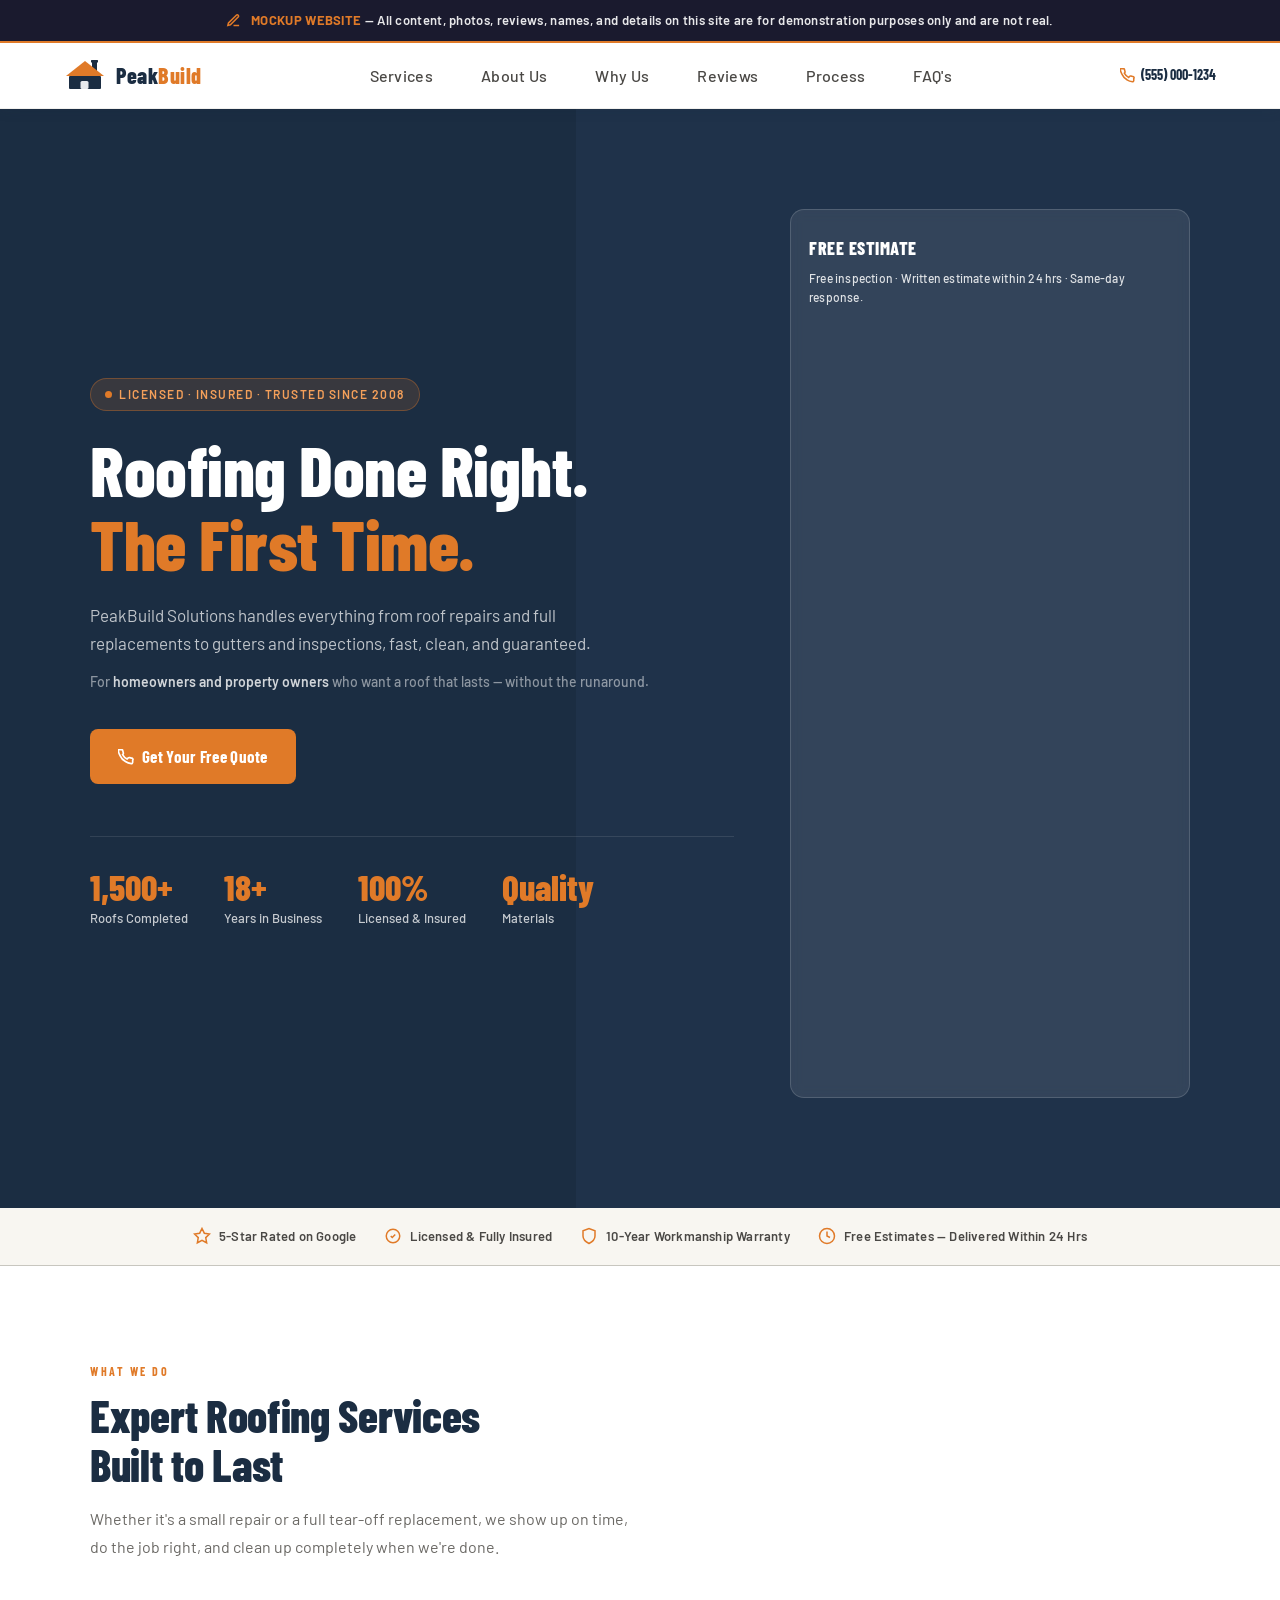
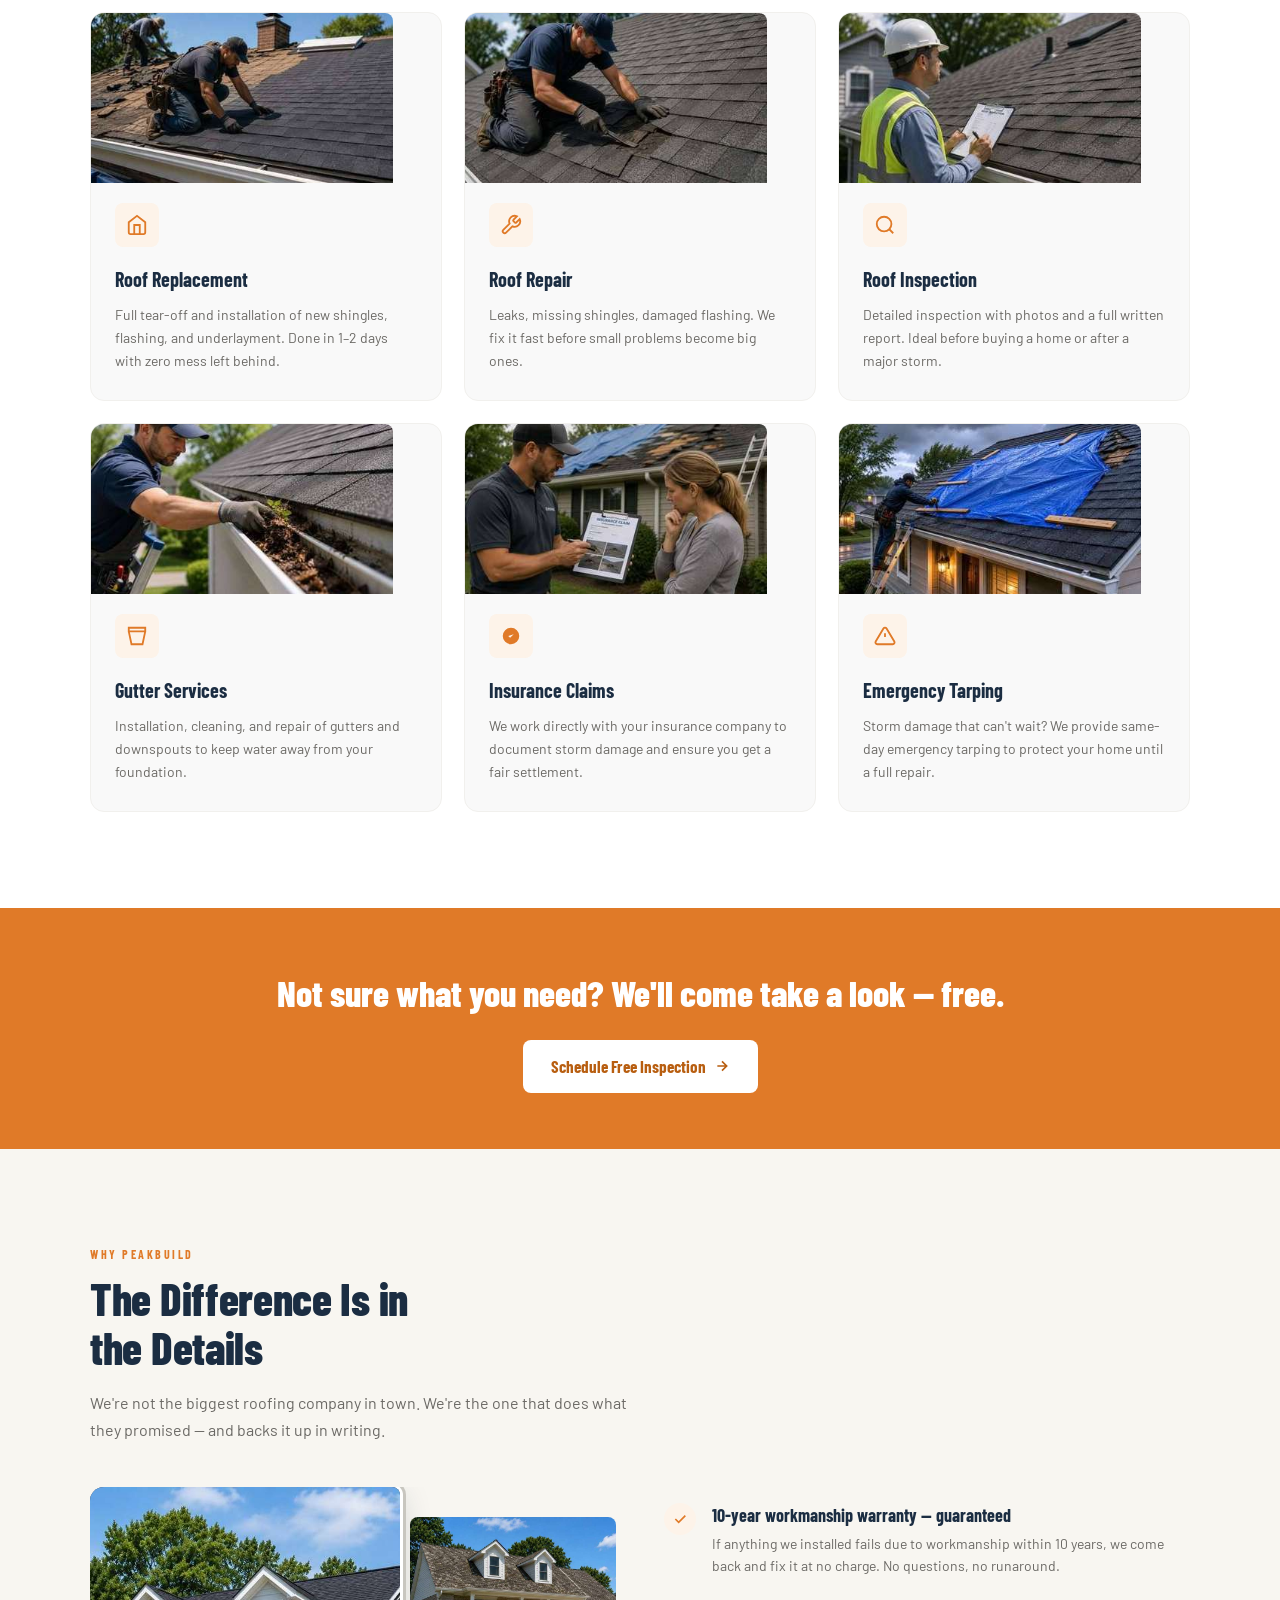
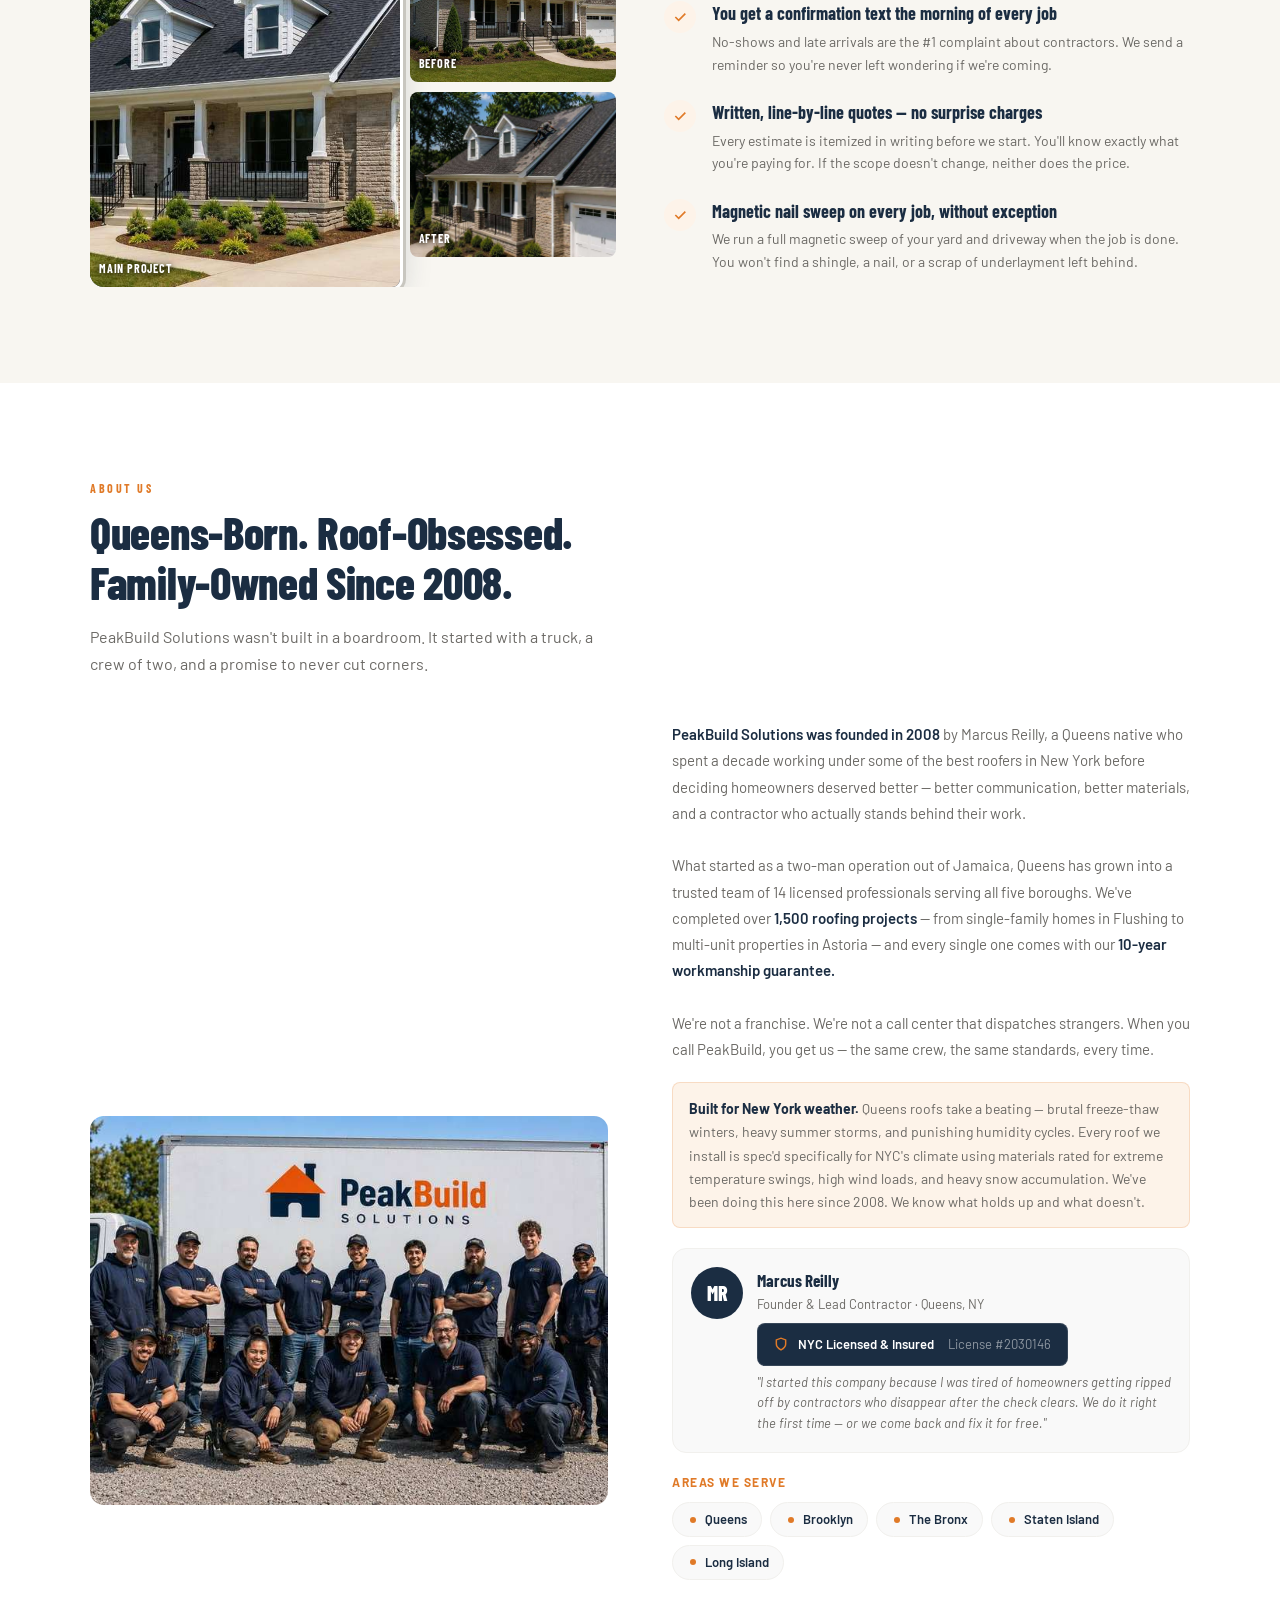
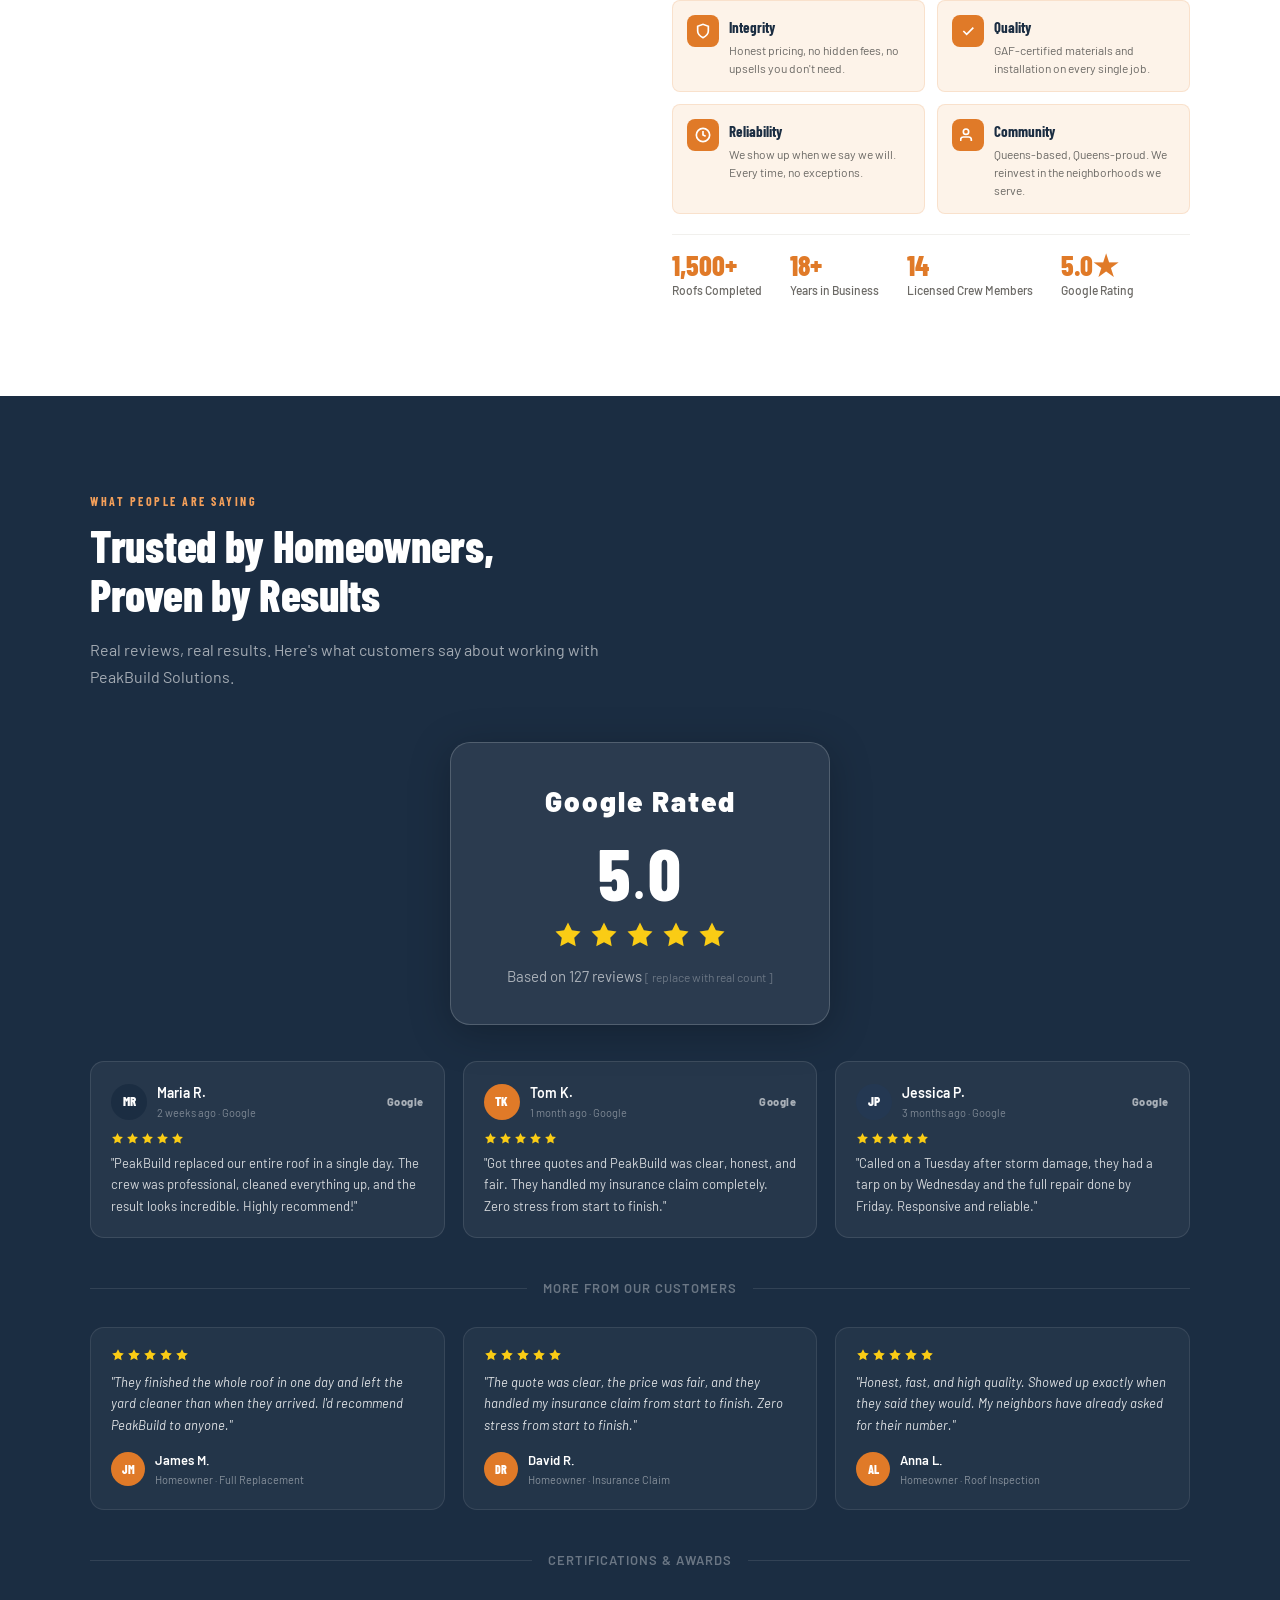
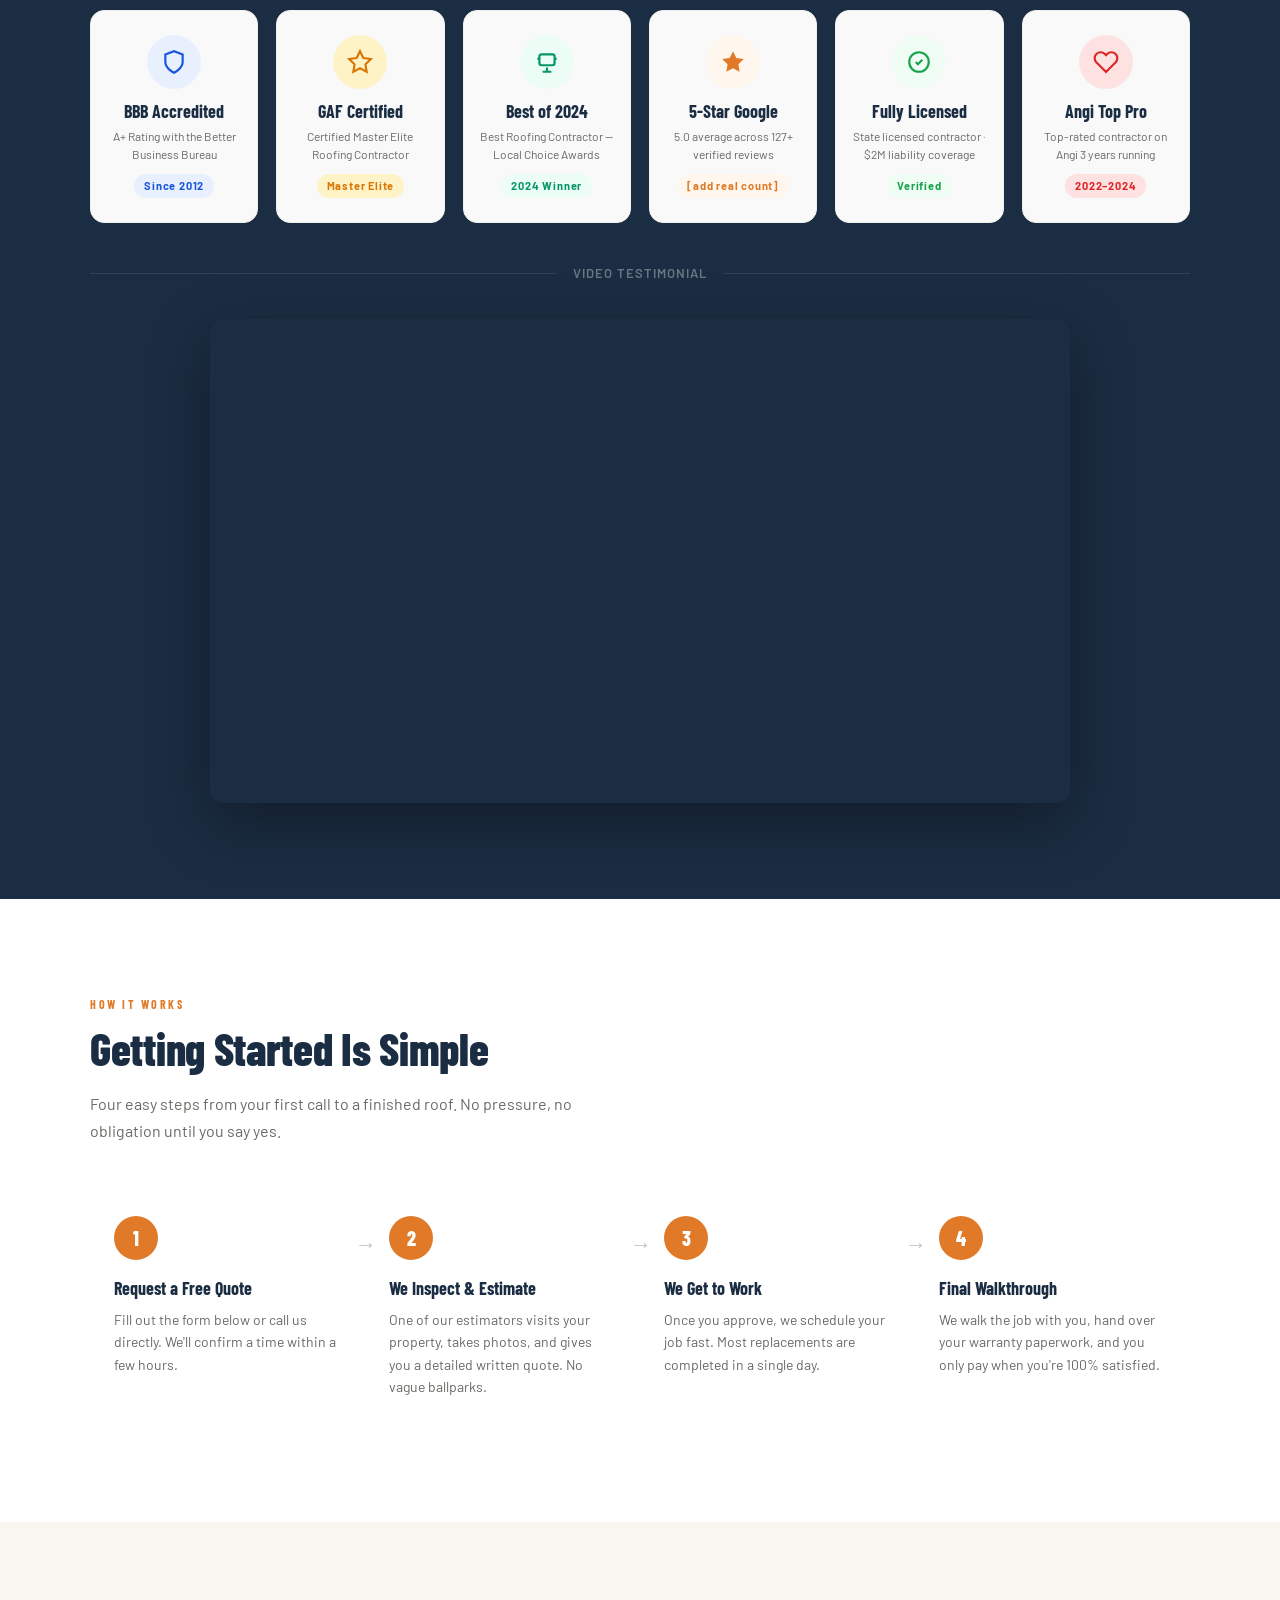
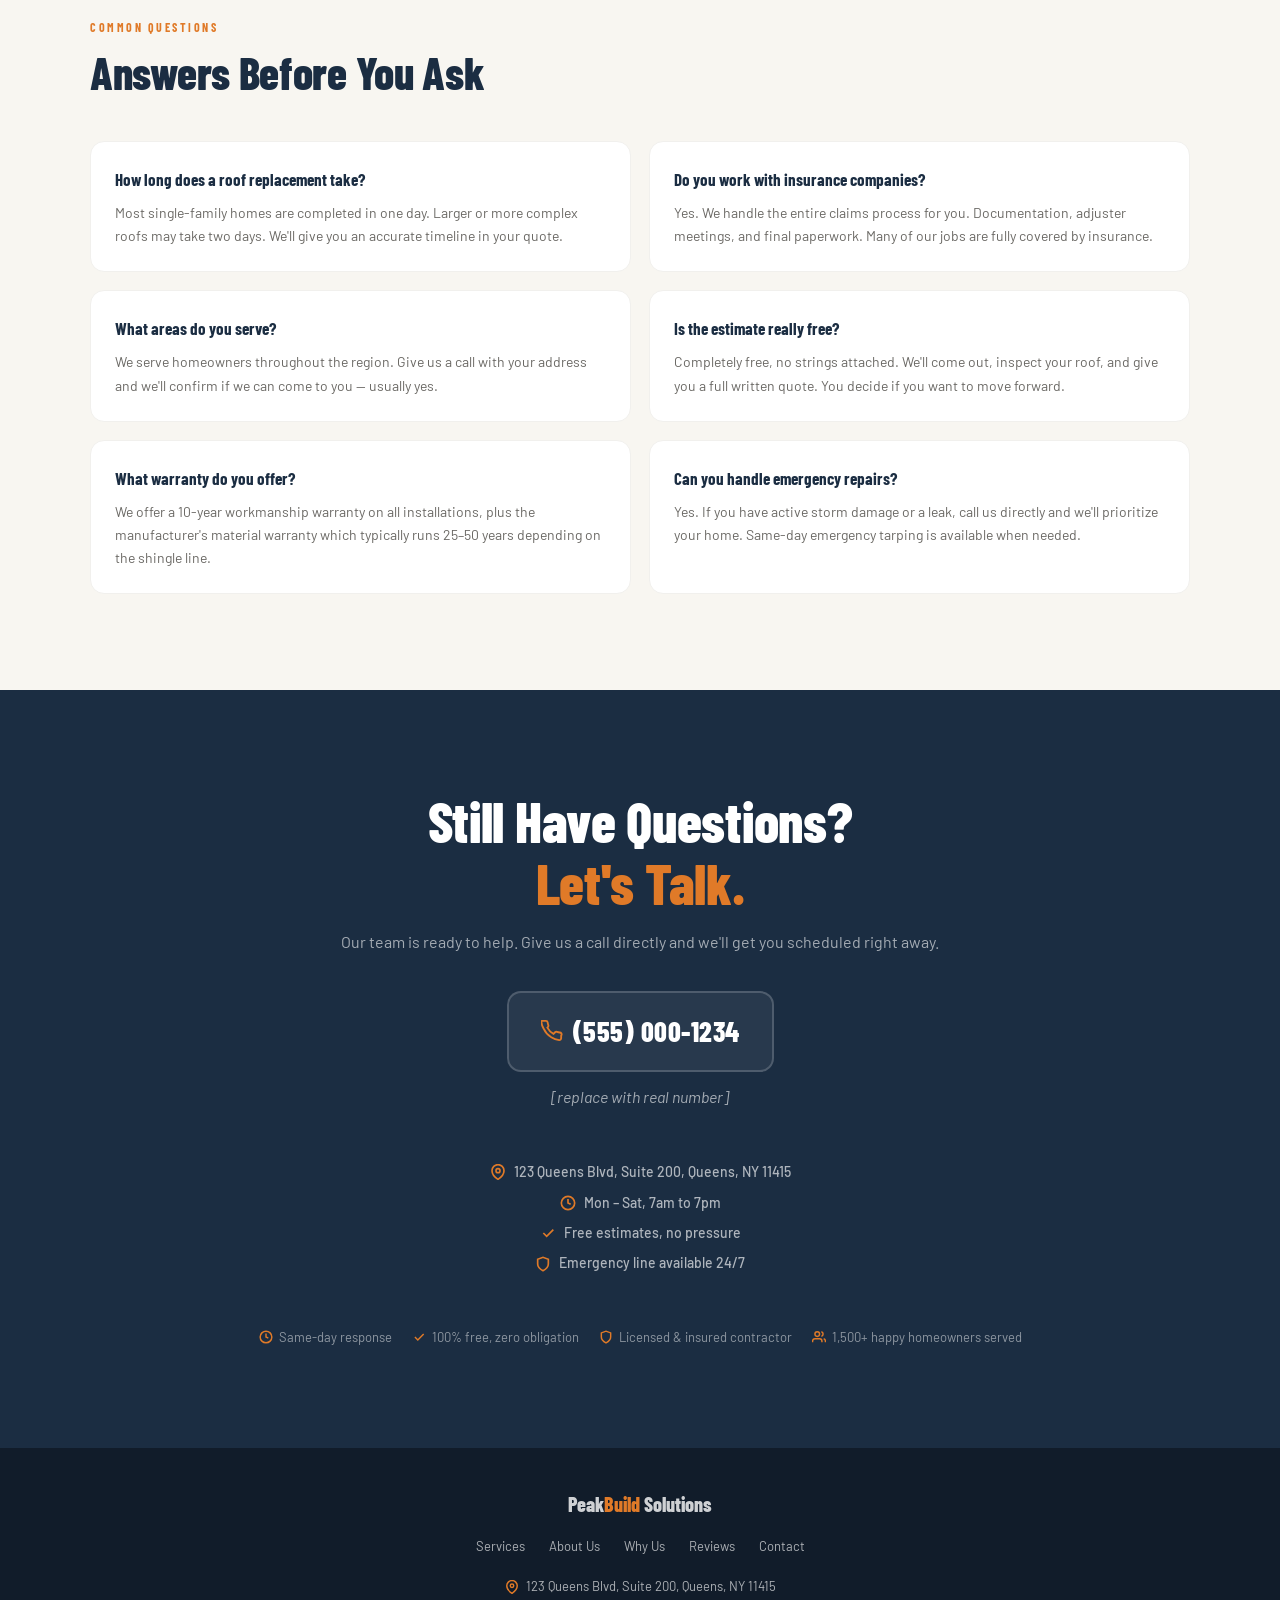
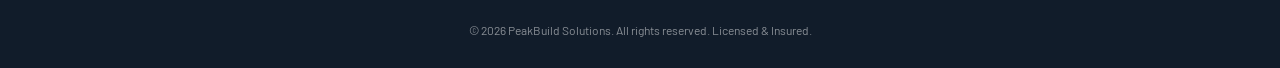
==== index.html @ 4a7e7470 "Enhance form loading experience with skeleton loader; update preconnect links and improve content cl" ====
<!DOCTYPE html>
<html lang="en">
<head>
<meta charset="UTF-8">
<meta name="viewport" content="width=device-width, initial-scale=1.0, minimum-scale=1.0, viewport-fit=cover">
<meta name="description" content="PeakBuild Solutions offers expert residential and commercial roofing services. Licensed, insured, and trusted by 1,500+ homeowners. Get a free estimate today!">
<link rel="canonical" href="https://www.peakbuildsolutions.com/">
<meta name="robots" content="index, follow">
<link rel="icon" type="image/svg+xml" href="data:image/svg+xml,%3Csvg xmlns='http://www.w3.org/2000/svg' viewBox='0 0 42 36'%3E%3Cpolygon points='21,4 2,19 40,19' fill='%23E07A28'/%3E%3Crect x='5' y='19' width='32' height='13' rx='1' fill='%231B2D42'/%3E%3C/svg%3E">
<!-- Open Graph / Social Media -->
<meta property="og:type" content="website">
<meta property="og:url" content="https://www.peakbuildsolutions.com/">
<meta property="og:title" content="PeakBuild Solutions | Expert Roofing Services You Can Count On">
<meta property="og:description" content="PeakBuild Solutions offers expert residential and commercial roofing services. Licensed, insured, and trusted by 1,500+ homeowners. Get a free estimate today!">
<meta property="og:image" content="https://www.peakbuildsolutions.com/og-image.jpg">
<meta name="twitter:card" content="summary_large_image">
<meta name="twitter:title" content="PeakBuild Solutions | Expert Roofing Services">
<meta name="twitter:description" content="Licensed, insured roofing experts trusted by 1,500+ homeowners. Get a free estimate today!">
<script type="application/ld+json">
{
  "@context": "https://schema.org",
  "@type": "RoofingContractor",
  "name": "PeakBuild Solutions",
  "description": "Expert residential and commercial roofing services. Licensed, insured, and trusted by 1,500+ homeowners.",
  "url": "https://www.peakbuildsolutions.com/",
  "telephone": "+15550001234",
  "priceRange": "$$",
  "image": "https://www.peakbuildsolutions.com/og-image.jpg",
  "address": {
    "@type": "PostalAddress",
    "addressCountry": "US"
  },
  "aggregateRating": {
    "@type": "AggregateRating",
    "ratingValue": "4.9",
    "reviewCount": "180"
  },
  "sameAs": []
}
</script>
<title>PeakBuild Solutions | Expert Roofing Services You Can Count On</title>
<!-- Fonts loaded non-blocking -->
<link rel="preconnect" href="https://fonts.googleapis.com">
<link rel="preconnect" href="https://fonts.gstatic.com" crossorigin>
<link rel="preconnect" href="https://api.leadconnectorhq.com" crossorigin>
<link rel="preconnect" href="https://link.msgsndr.com" crossorigin>
<link rel="preconnect" href="https://stcdn.leadconnectorhq.com" crossorigin>
<link rel="preconnect" href="https://backend.leadconnectorhq.com" crossorigin>
<link rel="dns-prefetch" href="https://api.leadconnectorhq.com">
<link rel="dns-prefetch" href="https://link.msgsndr.com">
<link rel="preload" href="https://fonts.googleapis.com/css2?family=Barlow+Condensed:wght@400;600;700;800&family=Barlow:wght@400;500;600&display=swap" as="style" onload="this.onload=null;this.rel='stylesheet'">
<noscript><link href="https://fonts.googleapis.com/css2?family=Barlow+Condensed:wght@400;600;700;800&family=Barlow:wght@400;500;600&display=swap" rel="stylesheet"></noscript>
<link rel="stylesheet" href="styles.css">
<style>
/* Critical: prevent unstyled flash and SVG explosion before CSS loads */
body{background:#fff}
.hero{background:#1B2D42!important}
.nav-logo-icon{width:42px!important;height:38px!important;flex-shrink:0;display:block!important}
svg{max-width:100%}
.hero-form-fields{min-height:745px}
/* Form skeleton loader */
.form-skeleton{padding:8px 4px;display:flex;flex-direction:column;gap:12px;}
.form-skeleton-line,.form-skeleton-field,.form-skeleton-btn{background:linear-gradient(90deg,#e8eaed 25%,#f5f5f5 50%,#e8eaed 75%);background-size:200% 100%;animation:shimmer 1.4s infinite;border-radius:6px;}
.form-skeleton-line{height:14px;}
.form-skeleton-line.wide{width:75%;}
.form-skeleton-line.medium{width:50%;}
.form-skeleton-field{height:48px;border-radius:8px;}
.form-skeleton-btn{height:52px;border-radius:8px;margin-top:8px;background:linear-gradient(90deg,#c5cdd6 25%,#d8dfe6 50%,#c5cdd6 75%);background-size:200% 100%;animation:shimmer 1.4s infinite;}
@keyframes shimmer{0%{background-position:200% 0}100%{background-position:-200% 0}}
</style>

</head>
<body>

<div class="mockup-site-banner" role="alert">
  <svg width="15" height="15" viewBox="0 0 24 24" fill="none" stroke="currentColor" stroke-width="2.5" aria-hidden="true"><path d="M12 20h9M16.5 3.5a2.121 2.121 0 013 3L7 19l-4 1 1-4L16.5 3.5z"/></svg>
  <span><strong>MOCKUP WEBSITE</strong> — All content, photos, reviews, names, and details on this site are for demonstration purposes only and are not real.</span>
</div>

<a href="#main-content" class="skip-link">Skip to main content</a>

<nav role="navigation" aria-label="Main navigation">
  <div class="nav-left">
    <a href="#" class="nav-logo">
      <svg class="nav-logo-icon" width="42" height="38" viewBox="0 0 42 36" fill="none" xmlns="http://www.w3.org/2000/svg" style="width:42px;height:38px;flex-shrink:0">
        
        <rect x="28" y="4" width="5" height="12" rx="1" fill="#1B2D42"/>
        <rect x="27" y="3" width="7" height="2.5" rx="0.5" fill="#1B2D42"/>
        
        <polygon points="21,4 2,19 40,19" fill="#E07A28"/>
        
        <rect x="5" y="19" width="32" height="13" rx="1" fill="#1B2D42"/>
        
        <rect x="16.5" y="24" width="8" height="8" rx="1.5" fill="#E8EAED"/>
      </svg>
      <span class="nav-logo-text">Peak<span>Build</span></span>
    </a>
  </div>
  <div class="nav-center">
    <div class="nav-links" role="menubar">
      <a href="#services" role="menuitem">Services</a>
      <a href="#about" role="menuitem">About Us</a>
      <a href="#why-us" role="menuitem">Why Us</a>
      <a href="#testimonials" role="menuitem">Reviews</a>
      <a href="#process" role="menuitem">Process</a>
      <a href="#faq" role="menuitem">FAQ's</a>
    </div>
  </div>
  <div class="nav-right">
    <a href="tel:+15550001234" class="nav-phone" aria-label="Call PeakBuild Solutions">
      <svg width="15" height="15" viewBox="0 0 24 24" fill="none" stroke="currentColor" stroke-width="2.5" aria-hidden="true"><path d="M22 16.92v3a2 2 0 01-2.18 2 19.79 19.79 0 01-8.63-3.07A19.5 19.5 0 013.07 9.81 19.79 19.79 0 01.25 1.23 2 2 0 012.26 1h3a2 2 0 012 1.72c.127.96.361 1.903.7 2.81a2 2 0 01-.45 2.11L6.91 8.35a16 16 0 006.74 6.74l1.71-1.71a2 2 0 012.11-.45c.907.339 1.85.573 2.81.7A2 2 0 0122 16.92z"/></svg>
      (555) 000-1234
    </a>
    <button class="nav-hamburger" id="nav-hamburger" aria-label="Toggle menu" aria-expanded="false">
      <span></span><span></span><span></span>
    </button>
  </div>
</nav>

<div class="mobile-menu" id="mobile-menu" role="dialog" aria-label="Mobile navigation">
  <a href="#services">Services</a>
  <a href="#about">About Us</a>
  <a href="#why-us">Why Us</a>
  <a href="#testimonials">Reviews</a>
  <a href="#process">Process</a>
  <a href="#faq">FAQ's</a>
  <a href="#contact">Contact Us</a>
  <a href="#estimate-form" class="mobile-cta" aria-label="Get a free estimate">
    Get Free Estimate
  </a>
</div>

<main id="main-content">
<section class="hero">
  <div class="hero-inner hero-two-col">
  <div class="hero-left">
    <div class="hero-badge">Licensed · Insured · Trusted Since 2008</div>
    <h1>Roofing Done Right.<br><em>The First Time.</em></h1>
    <p class="hero-sub">PeakBuild Solutions handles everything from roof repairs and full replacements to gutters and inspections, fast, clean, and guaranteed.</p>
    <p class="hero-who">For <strong>homeowners and property owners</strong> who want a roof that lasts — without the runaround.</p>
    <div class="hero-actions">
      <a href="tel:+15550001234" class="btn-primary" aria-label="Get your free quote">
        <svg width="16" height="16" viewBox="0 0 24 24" fill="none" stroke="currentColor" stroke-width="2.5" aria-hidden="true"><path d="M22 16.92v3a2 2 0 01-2.18 2 19.79 19.79 0 01-8.63-3.07A19.5 19.5 0 013.07 9.81 19.79 19.79 0 01.25 1.23 2 2 0 012.26 1h3a2 2 0 012 1.72c.127.96.361 1.903.7 2.81a2 2 0 01-.45 2.11L6.91 8.35a16 16 0 006.74 6.74l1.71-1.71a2 2 0 012.11-.45c.907.339 1.85.573 2.81.7A2 2 0 0122 16.92z"/></svg>
        Get Your Free Quote
      </a>
    </div>
    <div class="hero-stats">
      <div>
        <div class="hero-stat-num">1,500+</div>
        <div class="hero-stat-label">Roofs Completed</div>
      </div>
      <div>
        <div class="hero-stat-num">18+</div>
        <div class="hero-stat-label">Years in Business</div>
      </div>
      <div>
        <div class="hero-stat-num">100%</div>
        <div class="hero-stat-label">Licensed & Insured</div>
      </div>
      <div>
        <div class="hero-stat-num">Quality</div>
        <div class="hero-stat-label">Materials</div>
      </div>
    </div>
  </div>

  
  <div class="hero-right">
    <div class="hero-form-box" id="estimate-form">
      <p class="hero-form-title">Free Estimate</p>
      <p class="hero-form-sub">Free inspection · Written estimate within 24 hrs · Same-day response.</p>
      <div class="hero-form-fields" id="hero-form-fields">
        <div class="form-skeleton" id="form-skeleton" aria-hidden="true">
          <div class="form-skeleton-line wide"></div>
          <div class="form-skeleton-line medium"></div>
          <div class="form-skeleton-field"></div>
          <div class="form-skeleton-field"></div>
          <div class="form-skeleton-field"></div>
          <div class="form-skeleton-line medium"></div>
          <div class="form-skeleton-field"></div>
          <div class="form-skeleton-btn"></div>
        </div>
        <iframe
          src="https://api.leadconnectorhq.com/widget/form/xT3xHb9nhtwP8LdCjkjC"
          style="width:100%;height:748px;border:none;border-radius:8px;opacity:0;transition:opacity 0.4s ease;"
          id="inline-xT3xHb9nhtwP8LdCjkjC"
          data-layout="{'id':'INLINE'}"
          data-trigger-type="alwaysShow"
          data-trigger-value=""
          data-activation-type="alwaysActivated"
          data-activation-value=""
          data-deactivation-type="neverDeactivate"
          data-deactivation-value=""
          data-form-name="Estimate"
          data-height="748"
          data-layout-iframe-id="inline-xT3xHb9nhtwP8LdCjkjC"
          data-form-id="xT3xHb9nhtwP8LdCjkjC"
          title="Estimate"
          onload="this.style.opacity='1';var s=document.getElementById('form-skeleton');if(s)s.style.display='none';">
        </iframe>
        <script src="https://link.msgsndr.com/js/form_embed.js"></script>
      </div>
    </div>
  </div>
  </div>
</section>

<div class="trust-bar">
  <div class="trust-item">
    <svg viewBox="0 0 24 24" fill="none" stroke="currentColor" stroke-width="2"><path d="M12 2l3.09 6.26L22 9.27l-5 4.87 1.18 6.88L12 17.77l-6.18 3.25L7 14.14 2 9.27l6.91-1.01L12 2z"/></svg>
    5-Star Rated on Google
  </div>
  <div class="trust-item">
    <svg viewBox="0 0 24 24" fill="none" stroke="currentColor" stroke-width="2"><path d="M9 12l2 2 4-4m6 2a9 9 0 11-18 0 9 9 0 0118 0z"/></svg>
    Licensed & Fully Insured
  </div>
  <div class="trust-item">
    <svg viewBox="0 0 24 24" fill="none" stroke="currentColor" stroke-width="2"><path d="M12 22s8-4 8-10V5l-8-3-8 3v7c0 6 8 10 8 10z"/></svg>
    10-Year Workmanship Warranty
  </div>
  <div class="trust-item">
    <svg viewBox="0 0 24 24" fill="none" stroke="currentColor" stroke-width="2"><circle cx="12" cy="12" r="10"/><path d="M12 6v6l4 2"/></svg>
    Free Estimates — Delivered Within 24 Hrs
  </div>
</div>

<section class="services-bg" id="services">
  <div class="section-inner">
    <div class="section-label">What We Do</div>
    <h2 class="section-title reveal">Expert Roofing Services<br>Built to Last</h2>
    <p class="section-sub reveal reveal-delay-1">Whether it's a small repair or a full tear-off replacement, we show up on time, do the job right, and clean up completely when we're done.</p>
    <div class="services-grid">
      <div class="service-card">
        <img src="images/service-1.jpg" alt="Crew installing new roof shingles during a full roof replacement" class="service-card-img" width="400" height="225" loading="lazy" decoding="async">
        <div class="service-icon">
          <svg viewBox="0 0 24 24" fill="none" stroke="currentColor" stroke-width="2" aria-hidden="true"><path d="M3 9l9-7 9 7v11a2 2 0 01-2 2H5a2 2 0 01-2-2z"/><polyline points="9,22 9,12 15,12 15,22"/></svg>
        </div>
        <h3>Roof Replacement</h3>
        <p>Full tear-off and installation of new shingles, flashing, and underlayment. Done in 1–2 days with zero mess left behind.</p>
      </div>
      <div class="service-card">
        <img src="images/service-2.jpg" alt="Technician repairing damaged shingles on a roof" class="service-card-img" width="400" height="225" loading="lazy" decoding="async">
        <div class="service-icon">
          <svg viewBox="0 0 24 24" fill="none" stroke="currentColor" stroke-width="2" aria-hidden="true"><path d="M14.7 6.3a1 1 0 000 1.4l1.6 1.6a1 1 0 001.4 0l3.77-3.77a6 6 0 01-7.94 7.94l-6.91 6.91a2.12 2.12 0 01-3-3l6.91-6.91a6 6 0 017.94-7.94l-3.76 3.76z"/></svg>
        </div>
        <h3>Roof Repair</h3>
        <p>Leaks, missing shingles, damaged flashing. We fix it fast before small problems become big ones.</p>
      </div>
      <div class="service-card">
        <img src="images/service-3.jpg" alt="Inspector reviewing roof condition with clipboard and hard hat" class="service-card-img" width="400" height="225" loading="lazy" decoding="async">
        <div class="service-icon">
          <svg viewBox="0 0 24 24" fill="none" stroke="currentColor" stroke-width="2" aria-hidden="true"><circle cx="11" cy="11" r="8"/><path d="M21 21l-4.35-4.35"/></svg>
        </div>
        <h3>Roof Inspection</h3>
        <p>Detailed inspection with photos and a full written report. Ideal before buying a home or after a major storm.</p>
      </div>
      <div class="service-card">
        <img src="images/service-4.jpg" alt="Worker cleaning out clogged gutters from a ladder" class="service-card-img" width="400" height="225" loading="lazy" decoding="async">
        <div class="service-icon">
          <svg viewBox="0 0 24 24" fill="none" stroke="currentColor" stroke-width="2" aria-hidden="true"><path d="M3 3h18v4H3zM3 7l3 14h12l3-14"/></svg>
        </div>
        <h3>Gutter Services</h3>
        <p>Installation, cleaning, and repair of gutters and downspouts to keep water away from your foundation.</p>
      </div>
      <div class="service-card">
        <img src="images/service-5.jpg" alt="Contractor reviewing insurance claim storm damage report with homeowner" class="service-card-img" width="400" height="225" loading="lazy" decoding="async">
        <div class="service-icon">
          <svg viewBox="0 0 24 24" fill="none" stroke="currentColor" stroke-width="2" aria-hidden="true"><path d="M9 12l2 2 4-4m6 2a9 9 0 11-18 0 9 9 0 0118 0z" fill="currentColor" stroke="none"/></svg>
        </div>
        <h3>Insurance Claims</h3>
        <p>We work directly with your insurance company to document storm damage and ensure you get a fair settlement.</p>
      </div>
      <div class="service-card">
        <img src="images/service-6.jpg" alt="Roofer securing emergency tarp on storm-damaged roof at dusk" class="service-card-img" width="400" height="225" loading="lazy" decoding="async">
        <div class="service-icon">
          <svg viewBox="0 0 24 24" fill="none" stroke="currentColor" stroke-width="2" aria-hidden="true"><path d="M10.29 3.86L1.82 18a2 2 0 001.71 3h16.94a2 2 0 001.71-3L13.71 3.86a2 2 0 00-3.42 0z"/><line x1="12" y1="9" x2="12" y2="13"/><line x1="12" y1="17" x2="12.01" y2="17"/></svg>
        </div>
        <h3>Emergency Tarping</h3>
        <p>Storm damage that can't wait? We provide same-day emergency tarping to protect your home until a full repair.</p>
      </div>
    </div>
  </div>
</section>

<div class="cta-strip">
  <h2>Not sure what you need? We'll come take a look — free.</h2>
  <a href="tel:+15550001234" class="btn-white" aria-label="Schedule a free inspection">
    Schedule Free Inspection
    <svg width="16" height="16" viewBox="0 0 24 24" fill="none" stroke="currentColor" stroke-width="2.5" aria-hidden="true"><path d="M5 12h14M12 5l7 7-7 7"/></svg>
  </a>
</div>

<section class="why-bg" id="why-us">
  <div class="section-inner">    <div class="section-label">Why PeakBuild</div>
    <h2 class="section-title reveal">The Difference Is in<br>the Details</h2>
    <p class="section-sub reveal reveal-delay-1">We're not the biggest roofing company in town. We're the one that does what they promised — and backs it up in writing.</p>
    <div class="why-grid">

      
      <div class="project-photo-grid reveal" role="img" aria-label="Project photo placeholders — replace with real project images">
        <div class="photo-grid-main">
          <div class="photo-slot photo-slot-main">
            <span class="photo-slot-label">Main Project</span>
            <img src="images/project-main.jpg" alt="Completed roof replacement — PeakBuild Solutions" width="600" height="400" loading="lazy" decoding="async">
          </div>
        </div>
        <div class="photo-grid-side">
          <div class="photo-slot photo-slot-sm">
            <img src="images/project-side-1.jpg" alt="Before — old roof" width="220" height="185" loading="lazy" decoding="async">
            <span class="photo-slot-label">Before</span>
          </div>
          <div class="photo-slot photo-slot-sm">
            <img src="images/project-side-2.jpg" alt="After — new roof installed" width="220" height="185" loading="lazy" decoding="async">
            <span class="photo-slot-label">After</span>
          </div>
        </div>
      </div>

      
      <div class="why-list">
        <div class="why-item reveal reveal-delay-1">
          <div class="why-check"><svg viewBox="0 0 24 24" fill="none" stroke="currentColor" stroke-width="2.5" aria-hidden="true"><path d="M5 12l5 5L20 7"/></svg></div>
          <div>
            <h3 class="why-item-heading">10-year workmanship warranty — guaranteed</h3>
            <p>If anything we installed fails due to workmanship within 10 years, we come back and fix it at no charge. No questions, no runaround.</p>
          </div>
        </div>
        <div class="why-item reveal reveal-delay-2">
          <div class="why-check"><svg viewBox="0 0 24 24" fill="none" stroke="currentColor" stroke-width="2.5" aria-hidden="true"><path d="M5 12l5 5L20 7"/></svg></div>
          <div>
            <h3 class="why-item-heading">You get a confirmation text the morning of every job</h3>
            <p>No-shows and late arrivals are the #1 complaint about contractors. We send a reminder so you're never left wondering if we're coming.</p>
          </div>
        </div>
        <div class="why-item reveal reveal-delay-3">
          <div class="why-check"><svg viewBox="0 0 24 24" fill="none" stroke="currentColor" stroke-width="2.5" aria-hidden="true"><path d="M5 12l5 5L20 7"/></svg></div>
          <div>
            <h3 class="why-item-heading">Written, line-by-line quotes — no surprise charges</h3>
            <p>Every estimate is itemized in writing before we start. You'll know exactly what you're paying for. If the scope doesn't change, neither does the price.</p>
          </div>
        </div>
        <div class="why-item reveal reveal-delay-4">
          <div class="why-check"><svg viewBox="0 0 24 24" fill="none" stroke="currentColor" stroke-width="2.5" aria-hidden="true"><path d="M5 12l5 5L20 7"/></svg></div>
          <div>
            <h3 class="why-item-heading">Magnetic nail sweep on every job, without exception</h3>
            <p>We run a full magnetic sweep of your yard and driveway when the job is done. You won't find a shingle, a nail, or a scrap of underlayment left behind.</p>
          </div>
        </div>
      </div>

    </div>
  </div>
</section>

<section class="about-bg" id="about">
  <div class="section-inner">    <div class="section-label">About Us</div>
    <h2 class="section-title reveal">Queens-Born. Roof-Obsessed.<br>Family-Owned Since 2008.</h2>
    <p class="section-sub reveal reveal-delay-1">PeakBuild Solutions wasn't built in a boardroom. It started with a truck, a crew of two, and a promise to never cut corners.</p>

    <div class="about-grid">
      <div class="about-photo reveal">
        <img src="images/about.jpg" alt="PeakBuild Solutions team" style="width:100%;height:100%;object-fit:cover;display:block;" width="600" height="450" loading="lazy" decoding="async">
      </div>

      <div class="about-content reveal reveal-delay-1">
        <p class="about-story">
          <strong>PeakBuild Solutions was founded in 2008</strong> by Marcus Reilly, a Queens native who spent a decade working under some of the best roofers in New York before deciding homeowners deserved better — better communication, better materials, and a contractor who actually stands behind their work.
          <br><br>
          What started as a two-man operation out of Jamaica, Queens has grown into a trusted team of 14 licensed professionals serving all five boroughs. We've completed over <strong>1,500 roofing projects</strong> — from single-family homes in Flushing to multi-unit properties in Astoria — and every single one comes with our <strong>10-year workmanship guarantee.</strong>
          <br><br>
          We're not a franchise. We're not a call center that dispatches strangers. When you call PeakBuild, you get us — the same crew, the same standards, every time.
        </p>

        <div class="about-ny-weather">
          <strong>Built for New York weather.</strong> Queens roofs take a beating — brutal freeze-thaw winters, heavy summer storms, and punishing humidity cycles. Every roof we install is spec'd specifically for NYC's climate using materials rated for extreme temperature swings, high wind loads, and heavy snow accumulation. We've been doing this here since 2008. We know what holds up and what doesn't.
        </div>

        <div class="about-owner">
          <div class="about-owner-avatar">MR</div>
          <div>
            <div class="about-owner-name">Marcus Reilly</div>
            <div class="about-owner-title">Founder & Lead Contractor · Queens, NY</div>
            <div class="nyc-license-badge" style="margin-top:8px;">
              <svg width="14" height="14" viewBox="0 0 24 24" fill="none" stroke="currentColor" stroke-width="2.5" aria-hidden="true"><path d="M12 22s8-4 8-10V5l-8-3-8 3v7c0 6 8 10 8 10z"/></svg>
              NYC Licensed & Insured <span class="nyc-license-num">License #2030146</span>
            </div>
            <p class="about-owner-quote">"I started this company because I was tired of homeowners getting ripped off by contractors who disappear after the check clears. We do it right the first time — or we come back and fix it for free."</p>
          </div>
        </div>

        <div>
          <p style="font-size:12px;font-weight:700;letter-spacing:1.5px;text-transform:uppercase;color:var(--amber);margin-bottom:10px;">Areas We Serve</p>
          <div class="about-boroughs">
            <div class="about-borough"><svg viewBox="0 0 24 24" fill="currentColor"><circle cx="12" cy="12" r="6"/></svg>Queens</div>
            <div class="about-borough"><svg viewBox="0 0 24 24" fill="currentColor"><circle cx="12" cy="12" r="6"/></svg>Brooklyn</div>
            <div class="about-borough"><svg viewBox="0 0 24 24" fill="currentColor"><circle cx="12" cy="12" r="6"/></svg>The Bronx</div>
            <div class="about-borough"><svg viewBox="0 0 24 24" fill="currentColor"><circle cx="12" cy="12" r="6"/></svg>Staten Island</div>
            <div class="about-borough"><svg viewBox="0 0 24 24" fill="currentColor"><circle cx="12" cy="12" r="6"/></svg>Long Island</div>
          </div>
        </div>

        <div class="about-values">
          <div class="about-value">
            <div class="about-value-icon"><svg viewBox="0 0 24 24" fill="none" stroke="currentColor" stroke-width="2.5"><path d="M12 22s8-4 8-10V5l-8-3-8 3v7c0 6 8 10 8 10z"/></svg></div>
            <div>
              <div class="about-value-label">Integrity</div>
              <div class="about-value-desc">Honest pricing, no hidden fees, no upsells you don't need.</div>
            </div>
          </div>
          <div class="about-value">
            <div class="about-value-icon"><svg viewBox="0 0 24 24" fill="none" stroke="currentColor" stroke-width="2.5"><path d="M5 12l5 5L20 7"/></svg></div>
            <div>
              <div class="about-value-label">Quality</div>
              <div class="about-value-desc">GAF-certified materials and installation on every single job.</div>
            </div>
          </div>
          <div class="about-value">
            <div class="about-value-icon"><svg viewBox="0 0 24 24" fill="none" stroke="currentColor" stroke-width="2.5"><circle cx="12" cy="12" r="10"/><path d="M12 6v6l4 2"/></svg></div>
            <div>
              <div class="about-value-label">Reliability</div>
              <div class="about-value-desc">We show up when we say we will. Every time, no exceptions.</div>
            </div>
          </div>
          <div class="about-value">
            <div class="about-value-icon"><svg viewBox="0 0 24 24" fill="none" stroke="currentColor" stroke-width="2.5"><path d="M17 21v-2a4 4 0 00-4-4H5a4 4 0 00-4 4v2"/><circle cx="9" cy="7" r="4"/></svg></div>
            <div>
              <div class="about-value-label">Community</div>
              <div class="about-value-desc">Queens-based, Queens-proud. We reinvest in the neighborhoods we serve.</div>
            </div>
          </div>
        </div>

        <div class="about-stats">
          <div>
            <div class="about-stat-num">1,500+</div>
            <div class="about-stat-label">Roofs Completed</div>
          </div>
          <div>
            <div class="about-stat-num">18+</div>
            <div class="about-stat-label">Years in Business</div>
          </div>
          <div>
            <div class="about-stat-num">14</div>
            <div class="about-stat-label">Licensed Crew Members</div>
          </div>
          <div>
            <div class="about-stat-num">5.0★</div>
            <div class="about-stat-label">Google Rating</div>
          </div>
        </div>
      </div>
    </div>
  </div>
</section>

<section class="social-proof-bg" id="testimonials">
  <div class="section-inner">
    <div class="section-label">What People Are Saying</div>
    <h2 class="section-title reveal">Trusted by Homeowners,<br>Proven by Results</h2>
    <p class="section-sub reveal reveal-delay-1">Real reviews, real results. Here's what customers say about working with PeakBuild Solutions.</p>

    
    <div class="google-reviews-header reveal reveal-delay-2">
      <div class="google-reviews-badge">
        <div class="gr-google-logo">Google Rated</div>
        <div class="gr-score"><span>5</span><span style="font-size:0.6em;vertical-align:middle;margin:0 2px;">.</span><span>0</span></div>
        <div class="gr-stars"><svg viewBox="0 0 24 24" aria-hidden="true"><path d="M12 2l3.09 6.26L22 9.27l-5 4.87 1.18 6.88L12 17.77l-6.18 3.25L7 14.14 2 9.27l6.91-1.01L12 2z"/></svg><svg viewBox="0 0 24 24" aria-hidden="true"><path d="M12 2l3.09 6.26L22 9.27l-5 4.87 1.18 6.88L12 17.77l-6.18 3.25L7 14.14 2 9.27l6.91-1.01L12 2z"/></svg><svg viewBox="0 0 24 24" aria-hidden="true"><path d="M12 2l3.09 6.26L22 9.27l-5 4.87 1.18 6.88L12 17.77l-6.18 3.25L7 14.14 2 9.27l6.91-1.01L12 2z"/></svg><svg viewBox="0 0 24 24" aria-hidden="true"><path d="M12 2l3.09 6.26L22 9.27l-5 4.87 1.18 6.88L12 17.77l-6.18 3.25L7 14.14 2 9.27l6.91-1.01L12 2z"/></svg><svg viewBox="0 0 24 24" aria-hidden="true"><path d="M12 2l3.09 6.26L22 9.27l-5 4.87 1.18 6.88L12 17.77l-6.18 3.25L7 14.14 2 9.27l6.91-1.01L12 2z"/></svg></div>
        <div class="gr-count">Based on 127 reviews <span class="gr-mockup-tag">[ replace with real count ]</span></div>
      </div>
    </div>

    <div class="google-reviews-grid reveal reveal-delay-3">
      <div class="google-review-card">
        <div class="gr-card-header">
          <div class="gr-avatar" style="background:var(--navy);">MR</div>
          <div>
            <div class="gr-name">Maria R.</div>
            <div class="gr-date">2 weeks ago · Google</div>
          </div>
          <div class="gr-google-icon" aria-hidden="true">
            Google
          </div>
        </div>
        <div class="gr-stars-sm"><svg viewBox="0 0 24 24" aria-hidden="true"><path d="M12 2l3.09 6.26L22 9.27l-5 4.87 1.18 6.88L12 17.77l-6.18 3.25L7 14.14 2 9.27l6.91-1.01L12 2z"/></svg><svg viewBox="0 0 24 24" aria-hidden="true"><path d="M12 2l3.09 6.26L22 9.27l-5 4.87 1.18 6.88L12 17.77l-6.18 3.25L7 14.14 2 9.27l6.91-1.01L12 2z"/></svg><svg viewBox="0 0 24 24" aria-hidden="true"><path d="M12 2l3.09 6.26L22 9.27l-5 4.87 1.18 6.88L12 17.77l-6.18 3.25L7 14.14 2 9.27l6.91-1.01L12 2z"/></svg><svg viewBox="0 0 24 24" aria-hidden="true"><path d="M12 2l3.09 6.26L22 9.27l-5 4.87 1.18 6.88L12 17.77l-6.18 3.25L7 14.14 2 9.27l6.91-1.01L12 2z"/></svg><svg viewBox="0 0 24 24" aria-hidden="true"><path d="M12 2l3.09 6.26L22 9.27l-5 4.87 1.18 6.88L12 17.77l-6.18 3.25L7 14.14 2 9.27l6.91-1.01L12 2z"/></svg></div>
        <p class="gr-text">"PeakBuild replaced our entire roof in a single day. The crew was professional, cleaned everything up, and the result looks incredible. Highly recommend!"</p>
      </div>
      <div class="google-review-card">
        <div class="gr-card-header">
          <div class="gr-avatar" style="background:var(--amber);">TK</div>
          <div>
            <div class="gr-name">Tom K.</div>
            <div class="gr-date">1 month ago · Google</div>
          </div>
          <div class="gr-google-icon" aria-hidden="true">
            Google
          </div>
        </div>
        <div class="gr-stars-sm"><svg viewBox="0 0 24 24" aria-hidden="true"><path d="M12 2l3.09 6.26L22 9.27l-5 4.87 1.18 6.88L12 17.77l-6.18 3.25L7 14.14 2 9.27l6.91-1.01L12 2z"/></svg><svg viewBox="0 0 24 24" aria-hidden="true"><path d="M12 2l3.09 6.26L22 9.27l-5 4.87 1.18 6.88L12 17.77l-6.18 3.25L7 14.14 2 9.27l6.91-1.01L12 2z"/></svg><svg viewBox="0 0 24 24" aria-hidden="true"><path d="M12 2l3.09 6.26L22 9.27l-5 4.87 1.18 6.88L12 17.77l-6.18 3.25L7 14.14 2 9.27l6.91-1.01L12 2z"/></svg><svg viewBox="0 0 24 24" aria-hidden="true"><path d="M12 2l3.09 6.26L22 9.27l-5 4.87 1.18 6.88L12 17.77l-6.18 3.25L7 14.14 2 9.27l6.91-1.01L12 2z"/></svg><svg viewBox="0 0 24 24" aria-hidden="true"><path d="M12 2l3.09 6.26L22 9.27l-5 4.87 1.18 6.88L12 17.77l-6.18 3.25L7 14.14 2 9.27l6.91-1.01L12 2z"/></svg></div>
        <p class="gr-text">"Got three quotes and PeakBuild was clear, honest, and fair. They handled my insurance claim completely. Zero stress from start to finish."</p>
      </div>
      <div class="google-review-card">
        <div class="gr-card-header">
          <div class="gr-avatar" style="background:var(--navy-light);">JP</div>
          <div>
            <div class="gr-name">Jessica P.</div>
            <div class="gr-date">3 months ago · Google</div>
          </div>
          <div class="gr-google-icon" aria-hidden="true">
            Google
          </div>
        </div>
        <div class="gr-stars-sm"><svg viewBox="0 0 24 24" aria-hidden="true"><path d="M12 2l3.09 6.26L22 9.27l-5 4.87 1.18 6.88L12 17.77l-6.18 3.25L7 14.14 2 9.27l6.91-1.01L12 2z"/></svg><svg viewBox="0 0 24 24" aria-hidden="true"><path d="M12 2l3.09 6.26L22 9.27l-5 4.87 1.18 6.88L12 17.77l-6.18 3.25L7 14.14 2 9.27l6.91-1.01L12 2z"/></svg><svg viewBox="0 0 24 24" aria-hidden="true"><path d="M12 2l3.09 6.26L22 9.27l-5 4.87 1.18 6.88L12 17.77l-6.18 3.25L7 14.14 2 9.27l6.91-1.01L12 2z"/></svg><svg viewBox="0 0 24 24" aria-hidden="true"><path d="M12 2l3.09 6.26L22 9.27l-5 4.87 1.18 6.88L12 17.77l-6.18 3.25L7 14.14 2 9.27l6.91-1.01L12 2z"/></svg><svg viewBox="0 0 24 24" aria-hidden="true"><path d="M12 2l3.09 6.26L22 9.27l-5 4.87 1.18 6.88L12 17.77l-6.18 3.25L7 14.14 2 9.27l6.91-1.01L12 2z"/></svg></div>
        <p class="gr-text">"Called on a Tuesday after storm damage, they had a tarp on by Wednesday and the full repair done by Friday. Responsive and reliable."</p>
      </div>
    </div>
    
    <div class="reviews-divider reveal">
      <span>More from our customers</span>
    </div>
    <div class="mockup-reviews-grid reveal reveal-delay-1">
      <div class="mockup-review-card">
        <div class="mr-stars"><svg viewBox="0 0 24 24" aria-hidden="true"><path d="M12 2l3.09 6.26L22 9.27l-5 4.87 1.18 6.88L12 17.77l-6.18 3.25L7 14.14 2 9.27l6.91-1.01L12 2z"/></svg><svg viewBox="0 0 24 24" aria-hidden="true"><path d="M12 2l3.09 6.26L22 9.27l-5 4.87 1.18 6.88L12 17.77l-6.18 3.25L7 14.14 2 9.27l6.91-1.01L12 2z"/></svg><svg viewBox="0 0 24 24" aria-hidden="true"><path d="M12 2l3.09 6.26L22 9.27l-5 4.87 1.18 6.88L12 17.77l-6.18 3.25L7 14.14 2 9.27l6.91-1.01L12 2z"/></svg><svg viewBox="0 0 24 24" aria-hidden="true"><path d="M12 2l3.09 6.26L22 9.27l-5 4.87 1.18 6.88L12 17.77l-6.18 3.25L7 14.14 2 9.27l6.91-1.01L12 2z"/></svg><svg viewBox="0 0 24 24" aria-hidden="true"><path d="M12 2l3.09 6.26L22 9.27l-5 4.87 1.18 6.88L12 17.77l-6.18 3.25L7 14.14 2 9.27l6.91-1.01L12 2z"/></svg></div>
        <p class="mr-text">"They finished the whole roof in one day and left the yard cleaner than when they arrived. I'd recommend PeakBuild to anyone."</p>
        <div class="mr-author">
          <div class="mr-avatar">JM</div>
          <div>
            <div class="mr-name">James M.</div>
            <div class="mr-role">Homeowner · Full Replacement</div>
          </div>
        </div>
      </div>
      <div class="mockup-review-card">
        <div class="mr-stars"><svg viewBox="0 0 24 24" aria-hidden="true"><path d="M12 2l3.09 6.26L22 9.27l-5 4.87 1.18 6.88L12 17.77l-6.18 3.25L7 14.14 2 9.27l6.91-1.01L12 2z"/></svg><svg viewBox="0 0 24 24" aria-hidden="true"><path d="M12 2l3.09 6.26L22 9.27l-5 4.87 1.18 6.88L12 17.77l-6.18 3.25L7 14.14 2 9.27l6.91-1.01L12 2z"/></svg><svg viewBox="0 0 24 24" aria-hidden="true"><path d="M12 2l3.09 6.26L22 9.27l-5 4.87 1.18 6.88L12 17.77l-6.18 3.25L7 14.14 2 9.27l6.91-1.01L12 2z"/></svg><svg viewBox="0 0 24 24" aria-hidden="true"><path d="M12 2l3.09 6.26L22 9.27l-5 4.87 1.18 6.88L12 17.77l-6.18 3.25L7 14.14 2 9.27l6.91-1.01L12 2z"/></svg><svg viewBox="0 0 24 24" aria-hidden="true"><path d="M12 2l3.09 6.26L22 9.27l-5 4.87 1.18 6.88L12 17.77l-6.18 3.25L7 14.14 2 9.27l6.91-1.01L12 2z"/></svg></div>
        <p class="mr-text">"The quote was clear, the price was fair, and they handled my insurance claim from start to finish. Zero stress from start to finish."</p>
        <div class="mr-author">
          <div class="mr-avatar">DR</div>
          <div>
            <div class="mr-name">David R.</div>
            <div class="mr-role">Homeowner · Insurance Claim</div>
          </div>
        </div>
      </div>
      <div class="mockup-review-card">
        <div class="mr-stars"><svg viewBox="0 0 24 24" aria-hidden="true"><path d="M12 2l3.09 6.26L22 9.27l-5 4.87 1.18 6.88L12 17.77l-6.18 3.25L7 14.14 2 9.27l6.91-1.01L12 2z"/></svg><svg viewBox="0 0 24 24" aria-hidden="true"><path d="M12 2l3.09 6.26L22 9.27l-5 4.87 1.18 6.88L12 17.77l-6.18 3.25L7 14.14 2 9.27l6.91-1.01L12 2z"/></svg><svg viewBox="0 0 24 24" aria-hidden="true"><path d="M12 2l3.09 6.26L22 9.27l-5 4.87 1.18 6.88L12 17.77l-6.18 3.25L7 14.14 2 9.27l6.91-1.01L12 2z"/></svg><svg viewBox="0 0 24 24" aria-hidden="true"><path d="M12 2l3.09 6.26L22 9.27l-5 4.87 1.18 6.88L12 17.77l-6.18 3.25L7 14.14 2 9.27l6.91-1.01L12 2z"/></svg><svg viewBox="0 0 24 24" aria-hidden="true"><path d="M12 2l3.09 6.26L22 9.27l-5 4.87 1.18 6.88L12 17.77l-6.18 3.25L7 14.14 2 9.27l6.91-1.01L12 2z"/></svg></div>
        <p class="mr-text">"Honest, fast, and high quality. Showed up exactly when they said they would. My neighbors have already asked for their number."</p>
        <div class="mr-author">
          <div class="mr-avatar">AL</div>
          <div>
            <div class="mr-name">Anna L.</div>
            <div class="mr-role">Homeowner · Roof Inspection</div>
          </div>
        </div>
      </div>
    </div>
    
    <div class="reviews-divider reveal">
      <span>Certifications &amp; Awards</span>
    </div>    <div class="awards-grid reveal reveal-delay-2">
      <div class="award-badge"><div class="award-icon" style="background:#E8F0FE;"><svg viewBox="0 0 24 24" fill="none" stroke="#1A56DB" stroke-width="2" aria-hidden="true"><path d="M12 22s8-4 8-10V5l-8-3-8 3v7c0 6 8 10 8 10z"/></svg></div><div class="award-name">BBB Accredited</div><div class="award-desc">A+ Rating with the Better Business Bureau</div><span class="award-year" style="background:#E8F0FE;color:#1A56DB;">Since 2012</span></div>
      <div class="award-badge"><div class="award-icon" style="background:#FEF3C7;"><svg viewBox="0 0 24 24" fill="none" stroke="#D97706" stroke-width="2" aria-hidden="true"><path d="M12 2l3.09 6.26L22 9.27l-5 4.87 1.18 6.88L12 17.77l-6.18 3.25L7 14.14 2 9.27l6.91-1.01L12 2z"/></svg></div><div class="award-name">GAF Certified</div><div class="award-desc">Certified Master Elite Roofing Contractor</div><span class="award-year" style="background:#FEF3C7;color:#D97706;">Master Elite</span></div>
      <div class="award-badge"><div class="award-icon" style="background:#ECFDF5;"><svg viewBox="0 0 24 24" fill="none" stroke="#059669" stroke-width="2" aria-hidden="true"><path d="M8 21h8M12 17v4M17 5H7a2 2 0 00-2 2v6a2 2 0 002 2h10a2 2 0 002-2V7a2 2 0 00-2-2zM5 9H3M21 9h-2"/></svg></div><div class="award-name">Best of 2024</div><div class="award-desc">Best Roofing Contractor — Local Choice Awards</div><span class="award-year" style="background:#ECFDF5;color:#059669;">2024 Winner</span></div>
      <div class="award-badge"><div class="award-icon" style="background:#FFF7ED;"><svg viewBox="0 0 24 24" fill="#E07A28" stroke="none" aria-hidden="true"><path d="M12 2l3.09 6.26L22 9.27l-5 4.87 1.18 6.88L12 17.77l-6.18 3.25L7 14.14 2 9.27l6.91-1.01L12 2z"/></svg></div><div class="award-name">5-Star Google</div><div class="award-desc">5.0 average across 127+ verified reviews</div><span class="award-year" style="background:#FFF7ED;color:#E07A28;">[add real count]</span></div>
      <div class="award-badge"><div class="award-icon" style="background:#F0FDF4;"><svg viewBox="0 0 24 24" fill="none" stroke="#16A34A" stroke-width="2" aria-hidden="true"><path d="M9 12l2 2 4-4m6 2a9 9 0 11-18 0 9 9 0 0118 0z"/></svg></div><div class="award-name">Fully Licensed</div><div class="award-desc">State licensed contractor · $2M liability coverage</div><span class="award-year" style="background:#F0FDF4;color:#16A34A;">Verified</span></div>
      <div class="award-badge"><div class="award-icon" style="background:#FEE2E2;"><svg viewBox="0 0 24 24" fill="none" stroke="#DC2626" stroke-width="2" aria-hidden="true"><path d="M20.84 4.61a5.5 5.5 0 00-7.78 0L12 5.67l-1.06-1.06a5.5 5.5 0 00-7.78 7.78l1.06 1.06L12 21.23l7.78-7.78 1.06-1.06a5.5 5.5 0 000-7.78z"/></svg></div><div class="award-name">Angi Top Pro</div><div class="award-desc">Top-rated contractor on Angi 3 years running</div><span class="award-year" style="background:#FEE2E2;color:#DC2626;">2022–2024</span></div>
    </div>

    
    <div class="reviews-divider reveal">
      <span>Video testimonial</span>
    </div>    <div class="video-wrapper reveal reveal-delay-1">
      <div class="video-embed">
        <iframe data-src="https://app.heygen.com/embeds/757b4d1bccc8489dbf57a27006f70a89" title="HeyGen video player" frameborder="0" allow="encrypted-media; fullscreen;" allowfullscreen loading="lazy"></iframe>
<script>document.addEventListener("DOMContentLoaded",function(){var io=new IntersectionObserver(function(entries){entries.forEach(function(e){if(e.isIntersecting){var f=e.target;f.src=f.dataset.src;io.unobserve(f)}})},{rootMargin:"200px"});document.querySelectorAll("iframe[data-src]").forEach(function(f){io.observe(f)})});</script>
        <div class="video-fade-out" aria-hidden="true"></div>
      </div>
    </div>

  </div>
</section>

<section class="process-bg" id="process">
  <div class="section-inner">
    <div class="section-label">How It Works</div>
    <h2 class="section-title">Getting Started Is Simple</h2>
    <p class="section-sub">Four easy steps from your first call to a finished roof. No pressure, no obligation until you say yes.</p>
    <div class="process-steps">
      <div class="process-step">
        <div class="process-num">1</div>
        <h3 class="process-heading">Request a Free Quote</h3>
        <p>Fill out the form below or call us directly. We'll confirm a time within a few hours.</p>
      </div>
      <div class="process-step">
        <div class="process-num">2</div>
        <h3 class="process-heading">We Inspect &amp; Estimate</h3>
        <p>One of our estimators visits your property, takes photos, and gives you a detailed written quote. No vague ballparks.</p>
      </div>
      <div class="process-step">
        <div class="process-num">3</div>
        <h3 class="process-heading">We Get to Work</h3>
        <p>Once you approve, we schedule your job fast. Most replacements are completed in a single day.</p>
      </div>
      <div class="process-step">
        <div class="process-num">4</div>
        <h3 class="process-heading">Final Walkthrough</h3>
        <p>We walk the job with you, hand over your warranty paperwork, and you only pay when you're 100% satisfied.</p>
      </div>
    </div>
  </div>
</section>

<section class="faq-bg" id="faq">
  <div class="section-inner">
    <div class="section-label">Common Questions</div>
    <h2 class="section-title">Answers Before You Ask</h2>
    <div class="faq-grid">
      <div class="faq-item">
        <h3 class="faq-heading">How long does a roof replacement take?</h3>
        <p>Most single-family homes are completed in one day. Larger or more complex roofs may take two days. We'll give you an accurate timeline in your quote.</p>
      </div>
      <div class="faq-item">
        <h3 class="faq-heading">Do you work with insurance companies?</h3>
        <p>Yes. We handle the entire claims process for you. Documentation, adjuster meetings, and final paperwork. Many of our jobs are fully covered by insurance.</p>
      </div>
      <div class="faq-item">
        <h3 class="faq-heading">What areas do you serve?</h3>
        <p>We serve homeowners throughout the region. Give us a call with your address and we'll confirm if we can come to you — usually yes.</p>
      </div>
      <div class="faq-item">
        <h3 class="faq-heading">Is the estimate really free?</h3>
        <p>Completely free, no strings attached. We'll come out, inspect your roof, and give you a full written quote. You decide if you want to move forward.</p>
      </div>
      <div class="faq-item">
        <h3 class="faq-heading">What warranty do you offer?</h3>
        <p>We offer a 10-year workmanship warranty on all installations, plus the manufacturer's material warranty which typically runs 25–50 years depending on the shingle line.</p>
      </div>
      <div class="faq-item">
        <h3 class="faq-heading">Can you handle emergency repairs?</h3>
        <p>Yes. If you have active storm damage or a leak, call us directly and we'll prioritize your home. Same-day emergency tarping is available when needed.</p>
      </div>
    </div>
  </div>
</section>

<section class="final-cta" id="contact">
  <h2>Still Have Questions?<br><em>Let's Talk.</em></h2>
  <p>Our team is ready to help. Give us a call directly and we'll get you scheduled right away.</p>

  <div class="cta-contact-box">
    <a href="tel:+15550001234" class="cta-phone-btn" aria-label="Call PeakBuild Solutions">
      <svg width="22" height="22" viewBox="0 0 24 24" fill="none" stroke="var(--amber)" stroke-width="2" aria-hidden="true"><path d="M22 16.92v3a2 2 0 01-2.18 2 19.79 19.79 0 01-8.63-3.07A19.5 19.5 0 013.07 9.81 19.79 19.79 0 01.25 1.23 2 2 0 012.26 1h3a2 2 0 012 1.72c.127.96.361 1.903.7 2.81a2 2 0 01-.45 2.11L6.91 8.35a16 16 0 006.74 6.74l1.71-1.71a2 2 0 012.11-.45c.907.339 1.85.573 2.81.7A2 2 0 0122 16.92z"/></svg>
      <span class="cta-phone-number">(555) 000-1234</span>
    </a>
    <p class="cta-phone-note">[replace with real number]</p>
    <div class="cta-hours-list">
      <div class="cta-hours-item">
        <svg width="16" height="16" viewBox="0 0 24 24" fill="none" stroke="var(--amber)" stroke-width="2.5" aria-hidden="true"><path d="M21 10c0 7-9 13-9 13s-9-6-9-13a9 9 0 0118 0z"/><circle cx="12" cy="10" r="3"/></svg>
        123 Queens Blvd, Suite 200, Queens, NY 11415
      </div>
      <div class="cta-hours-item">
        <svg width="16" height="16" viewBox="0 0 24 24" fill="none" stroke="var(--amber)" stroke-width="2.5" aria-hidden="true"><circle cx="12" cy="12" r="10"/><path d="M12 6v6l4 2"/></svg>
        Mon – Sat, 7am to 7pm
      </div>
      <div class="cta-hours-item">
        <svg width="16" height="16" viewBox="0 0 24 24" fill="none" stroke="var(--amber)" stroke-width="2.5" aria-hidden="true"><path d="M5 12l5 5L20 7"/></svg>
        Free estimates, no pressure
      </div>
      <div class="cta-hours-item">
        <svg width="16" height="16" viewBox="0 0 24 24" fill="none" stroke="var(--amber)" stroke-width="2.5" aria-hidden="true"><path d="M12 22s8-4 8-10V5l-8-3-8 3v7c0 6 8 10 8 10z"/></svg>
        Emergency line available 24/7
      </div>
    </div>
  </div>

  <div class="cta-microcopy">
    <div class="cta-microcopy-item"><svg viewBox="0 0 24 24" fill="none" stroke="currentColor" stroke-width="2.5" aria-hidden="true"><circle cx="12" cy="12" r="10"/><path d="M12 6v6l4 2"/></svg>Same-day response</div>
    <div class="cta-microcopy-item"><svg viewBox="0 0 24 24" fill="none" stroke="currentColor" stroke-width="2.5" aria-hidden="true"><path d="M5 12l5 5L20 7"/></svg>100% free, zero obligation</div>
    <div class="cta-microcopy-item"><svg viewBox="0 0 24 24" fill="none" stroke="currentColor" stroke-width="2.5" aria-hidden="true"><path d="M12 22s8-4 8-10V5l-8-3-8 3v7c0 6 8 10 8 10z"/></svg>Licensed &amp; insured contractor</div>
    <div class="cta-microcopy-item"><svg viewBox="0 0 24 24" fill="none" stroke="currentColor" stroke-width="2.5" aria-hidden="true"><path d="M17 21v-2a4 4 0 00-4-4H5a4 4 0 00-4 4v2"/><circle cx="9" cy="7" r="4"/><path d="M23 21v-2a4 4 0 00-3-3.87M16 3.13a4 4 0 010 7.75"/></svg>1,500+ happy homeowners served</div>
  </div>
</section>

</main>
<footer role="contentinfo">
  <div class="footer-logo">Peak<span>Build</span> Solutions</div>
  <div class="footer-links">
    <a href="#services">Services</a>
    <a href="#about">About Us</a>
    <a href="#why-us">Why Us</a>
    <a href="#testimonials">Reviews</a>
    <a href="#contact">Contact</a>
  </div>
  <div class="footer-address" style="display:flex;align-items:center;gap:7px;font-size:13px;color:rgba(255,255,255,0.65);width:100%;justify-content:center;margin-top:4px;">
    <svg width="14" height="14" viewBox="0 0 24 24" fill="none" stroke="currentColor" stroke-width="2.5" aria-hidden="true" style="color:#E07A28;flex-shrink:0;"><path d="M21 10c0 7-9 13-9 13s-9-6-9-13a9 9 0 0118 0z"/><circle cx="12" cy="10" r="3"/></svg>
    123 Queens Blvd, Suite 200, Queens, NY 11415
  </div>
  <p class="footer-copy">© 2026 PeakBuild Solutions. All rights reserved. Licensed & Insured.</p>
</footer>

<div class="sticky-mobile" id="sticky-bar">
  <a href="tel:+15550001234" class="sticky-call" style="flex:1;display:flex;align-items:center;justify-content:center;gap:10px;">
    <svg width="15" height="15" viewBox="0 0 24 24" fill="none" stroke="currentColor" stroke-width="2.5" aria-hidden="true"><path d="M22 16.92v3a2 2 0 01-2.18 2 19.79 19.79 0 01-8.63-3.07A19.5 19.5 0 013.07 9.81 19.79 19.79 0 01.25 1.23 2 2 0 012.26 1h3a2 2 0 012 1.72c.127.96.361 1.903.7 2.81a2 2 0 01-.45 2.11L6.91 8.35a16 16 0 006.74 6.74l1.71-1.71a2 2 0 012.11-.45c.907.339 1.85.573 2.81.7A2 2 0 0122 16.92z"/></svg>
    Get a Free Estimate — (555) 000-1234
  </a>
</div>

<script>document.addEventListener("DOMContentLoaded",function(){(function() {
const btn = document.getElementById('hf-btn');
if (!btn) return;
function showErr(el, msg) {
el.style.borderColor = '#f87171';
el.style.animation = 'none'; el.offsetHeight;
el.style.animation = 'shake 0.3s ease';
let e = el.parentNode.querySelector('.hf-err');
if (!e) { e = document.createElement('p'); e.className = 'hf-err field-error-msg'; e.setAttribute('role','alert'); el.parentNode.appendChild(e); }
e.textContent = msg;
setTimeout(() => { el.style.borderColor = ''; e && e.remove(); }, 2500);
}
btn.addEventListener('click', function() {
const n = document.getElementById('hf-name');
const p = document.getElementById('hf-phone');
const em = document.getElementById('hf-email');
let ok = true;
if (!n.value.trim() || n.value.trim().length < 2) { showErr(n, 'Please enter a valid name'); ok = false; }
if (!p.value.replace(/\D/g,'') || p.value.replace(/\D/g,'').length < 7) { showErr(p, 'Please enter a valid phone number'); ok = false; }
if (!/^[^\s@]+@[^\s@]+\.[^\s@]+$/.test(em.value.trim())) { showErr(em, 'Please enter a valid email address'); ok = false; }
if (ok) { btn.innerHTML = '&#10003; Request Sent!'; btn.style.background = '#16A34A'; btn.disabled = true; }
});
})();
(function() {
const btn = document.querySelector('#contact button[type="button"]');
if (!btn) return;
function showError(input, msg) {
input.classList.add('form-field-error');
let err = input.parentNode.querySelector('.field-error-msg');
if (!err) {
err = document.createElement('p');
err.className = 'field-error-msg';
err.setAttribute('role', 'alert');
input.parentNode.appendChild(err);
}
err.innerHTML = '<svg width="12" height="12" viewBox="0 0 24 24" fill="none" stroke="currentColor" stroke-width="2.5"><circle cx="12" cy="12" r="10"/><line x1="12" y1="8" x2="12" y2="12"/><line x1="12" y1="16" x2="12.01" y2="16"/></svg> ' + msg;
setTimeout(() => input.classList.remove('form-field-error'), 2000);
}
function clearError(input) {
input.classList.remove('form-field-error');
const err = input.parentNode.querySelector('.field-error-msg');
if (err) err.remove();
}
btn.addEventListener('click', function() {
const form = btn.closest('div');
const name = form.querySelector('input[type="text"]');
const phone = form.querySelector('input[type="tel"]');
const email = form.querySelector('input[type="email"]');
let valid = true;
if (!name || name.value.trim().length < 2) {
showError(name, 'Please enter a valid name'); valid = false;
} else clearError(name);
const phoneVal = phone ? phone.value.replace(/\D/g,'') : '';
if (!phone || phoneVal.length < 7) {
showError(phone, 'Please enter a valid phone number'); valid = false;
} else clearError(phone);
const emailVal = email ? email.value.trim() : '';
if (!email || !/^[^\s@]+@[^\s@]+\.[^\s@]+$/.test(emailVal)) {
showError(email, 'Please enter a valid email address'); valid = false;
} else clearError(email);
if (valid) {
btn.textContent = '✓ Request Sent!';
btn.style.background = '#16A34A';
btn.disabled = true;
}
});
document.querySelectorAll('#contact input, #contact textarea').forEach(el => {
el.addEventListener('input', () => clearError(el));
});
})();
(function() {
const targets = document.querySelectorAll(
'.section-label, .section-title, .section-sub, ' +
'.trust-item, .award-badge, .why-item, ' +
'.process-step, .faq-item, .video-quote, .mini-review, ' +
'.before-after-slider, .why-list, .video-wrapper'
);
targets.forEach((el, i) => {
el.classList.add('reveal');
const delay = (i % 5);
if (delay > 0) el.classList.add('reveal-delay-' + delay);
});
const observer = new IntersectionObserver(entries => {
entries.forEach(e => {
if (e.isIntersecting) { e.target.classList.add('visible'); observer.unobserve(e.target); }
});
}, { threshold: 0.12 });
document.querySelectorAll('.reveal').forEach(el => observer.observe(el));
document.querySelectorAll('.service-card').forEach((card, i) => {
card.style.transitionDelay = (i * 0.08) + 's';
observer.observe(card);
});
})();});</script>

<script>document.addEventListener("DOMContentLoaded",function(){(function () {
function initDropdown(wrap) {
const trigger = wrap.querySelector('.cd-trigger');
const dropdown = wrap.querySelector('.cd-dropdown');
const valueEl = wrap.querySelector('.cd-value');
const hiddenInput = wrap.querySelector('input[type="hidden"]');
const options = wrap.querySelectorAll('.cd-option');
function open() {
document.querySelectorAll('.cd-wrap.open').forEach(other => {
if (other !== wrap) close(other);
});
wrap.classList.add('open');
wrap.setAttribute('aria-expanded', 'true');
}
function close(target) {
target = target || wrap;
target.classList.remove('open');
target.setAttribute('aria-expanded', 'false');
}
function toggle() {
wrap.classList.contains('open') ? close() : open();
}
trigger.addEventListener('click', function (e) {
e.stopPropagation();
toggle();
});
wrap.addEventListener('keydown', function (e) {
if (e.key === 'Enter' || e.key === ' ') { e.preventDefault(); toggle(); }
if (e.key === 'Escape') close();
if (e.key === 'ArrowDown') { e.preventDefault(); open(); options[0] && options[0].focus(); }
});
options.forEach(function (opt, i) {
opt.addEventListener('click', function (e) {
e.stopPropagation();
options.forEach(o => o.classList.remove('active'));
opt.classList.add('active');
valueEl.textContent = opt.textContent.trim();
valueEl.classList.add('selected');
if (hiddenInput) hiddenInput.value = opt.textContent.trim();
close();
wrap.focus();
});
opt.addEventListener('keydown', function (e) {
if (e.key === 'Enter' || e.key === ' ') { e.preventDefault(); opt.click(); }
if (e.key === 'Escape') { close(); wrap.focus(); }
if (e.key === 'ArrowDown') { e.preventDefault(); options[i + 1] && options[i + 1].focus(); }
if (e.key === 'ArrowUp')   { e.preventDefault(); i === 0 ? wrap.focus() : options[i - 1].focus(); }
});
});
}
document.querySelectorAll('.cd-wrap').forEach(initDropdown);
document.addEventListener('click', function () {
document.querySelectorAll('.cd-wrap.open').forEach(function (wrap) {
wrap.classList.remove('open');
wrap.setAttribute('aria-expanded', 'false');
});
});
})();});</script>

<script>document.addEventListener("DOMContentLoaded",function(){(function() {
const btn = document.getElementById('nav-hamburger');
const menu = document.getElementById('mobile-menu');
if (!btn || !menu) return;
btn.addEventListener('click', function(e) {
e.stopPropagation();
const isOpen = menu.classList.contains('open');
menu.classList.toggle('open');
btn.classList.toggle('open');
btn.setAttribute('aria-expanded', !isOpen);
});
menu.querySelectorAll('a').forEach(function(link) {
link.addEventListener('click', function() {
menu.classList.remove('open');
btn.classList.remove('open');
btn.setAttribute('aria-expanded', 'false');
});
});
document.addEventListener('click', function() {
menu.classList.remove('open');
btn.classList.remove('open');
btn.setAttribute('aria-expanded', 'false');
});
menu.addEventListener('click', function(e) { e.stopPropagation(); });
})();});</script>

<script>document.addEventListener("DOMContentLoaded",function(){(function() {
const nav = document.querySelector('nav');
const menu = document.getElementById('mobile-menu');
if (!nav || !menu) return;
function updateMenuTop() {
const navBottom = nav.getBoundingClientRect().bottom;
menu.style.top = navBottom + 'px';
menu.style.maxHeight = (window.innerHeight - navBottom) + 'px';
}
updateMenuTop();
window.addEventListener('resize', updateMenuTop);
})();
(function() {
const bar = document.querySelector('.sticky-mobile');
if (!bar) return;
let scrollTimer = null;
let isFaded = false;
window.addEventListener('scroll', function() {
if (!isFaded) {
bar.style.transition = 'opacity 0.15s ease, transform 0.15s ease';
bar.style.opacity = '0';
bar.style.transform = 'translateY(8px)';
isFaded = true;
}
clearTimeout(scrollTimer);
scrollTimer = setTimeout(function() {
bar.style.transition = 'opacity 0.5s ease, transform 0.5s ease';
bar.style.opacity = '1';
bar.style.transform = 'translateY(0)';
isFaded = false;
}, 800);
}, { passive: true });
})();});</script>

</body>
</html>
---- styles.css ----
*,*::before,*::after{box-sizing:border-box;margin:0;padding:0}:root{--navy:#1B2D42;--navy-light:#243852;--amber:#E07A28;--amber-light:#F08C3A;--amber-pale:#FDF3E9;--cream:#F8F6F1;--white:#ffffff;--gray-50:#F9F9F9;--gray-100:#F1F0ED;--gray-300:#C8C6BF;--gray-500:#878580;--gray-700:#4A4845;--text:#1B2D42;--text-muted:#6B6965;--font-display:'Barlow Condensed','Arial Narrow',sans-serif;--font-body:'Barlow','Arial',sans-serif;--radius:8px;--radius-lg:14px;--shadow:0 4px 24px rgba(27,45,66,0.10);--shadow-sm:0 2px 10px rgba(27,45,66,0.07)}html{scroll-behavior:smooth}body{font-family:var(--font-body);color:var(--text);background:var(--white);line-height:1.6;overflow-x:hidden}.mockup-site-banner{background:#1a1a2e;border-bottom:2px solid var(--amber);padding:10px 5%;display:flex;align-items:center;justify-content:center;gap:10px;text-align:center;flex-wrap:wrap;position:relative;z-index:200}.mockup-site-banner svg{color:var(--amber);flex-shrink:0}.mockup-site-banner span{font-family:var(--font-body);font-size:13px;font-weight:600;color:rgba(255,255,255,0.9);letter-spacing:0.3px}.mockup-site-banner strong{color:var(--amber)}nav{position:sticky;top:0;z-index:100;background:var(--white);display:grid;grid-template-columns:1fr auto 1fr;align-items:center;padding:0 5%;height:66px;box-shadow:0 2px 12px rgba(27,45,66,0.10);border-bottom:1px solid var(--gray-100)}.nav-left{display:flex;align-items:center;justify-content:flex-start}.nav-center{display:flex;align-items:center;justify-content:center}.nav-right{display:flex;align-items:center;justify-content:flex-end;gap:16px}.nav-phone{display:flex;align-items:center;gap:7px;font-family:var(--font-display);font-size:18px;font-weight:700;color:var(--navy);text-decoration:none;transition:color 0.2s}.nav-phone:hover{color:var(--amber)}.nav-phone svg{color:var(--amber);flex-shrink:0}.nav-logo{display:flex;align-items:center;gap:10px;text-decoration:none}.nav-logo-icon{width:42px;height:38px}.nav-logo-text{font-family:var(--font-display);font-size:22px;font-weight:800;color:var(--navy);letter-spacing:0.5px;line-height:1}.nav-logo-text span{color:var(--amber)}.nav-links{display:flex;align-items:center;gap:48px}.nav-links a{font-family:var(--font-body);font-size:16px;font-weight:500;color:var(--gray-700);text-decoration:none;letter-spacing:0.3px;position:relative;padding:4px 0;transition:color 0.2s}.nav-links a::after{content:'';position:absolute;bottom:-2px;left:0;width:0;height:2px;background:var(--amber);border-radius:2px;transition:width 0.25s cubic-bezier(0.4,0,0.2,1)}.nav-links a:hover{color:var(--navy)}.nav-links a:hover::after{width:100%}.nav-hamburger{display:none;flex-direction:column;justify-content:center;align-items:center;gap:5px;width:36px;height:36px;background:none;border:none;cursor:pointer;padding:4px;border-radius:var(--radius);transition:background 0.2s}.nav-hamburger:hover{background:var(--gray-100)}.nav-hamburger span{display:block;width:22px;height:2px;background:var(--navy);border-radius:2px;transition:transform 0.3s ease,opacity 0.3s ease;transform-origin:center}.nav-hamburger.open span:nth-child(1){transform:translateY(7px) rotate(45deg)}.nav-hamburger.open span:nth-child(2){opacity:0;transform:scaleX(0)}.nav-hamburger.open span:nth-child(3){transform:translateY(-7px) rotate(-45deg)}.mobile-menu{display:flex;flex-direction:column;position:fixed;top:66px;left:0;right:0;background:var(--white);border-bottom:1px solid var(--gray-100);box-shadow:0 8px 24px rgba(27,45,66,0.12);z-index:99;padding:16px 5% 20px;gap:4px;visibility:hidden;opacity:0;pointer-events:none;transform:translateY(-8px);transition:transform 0.25s ease,opacity 0.25s ease,visibility 0.25s ease;max-height:calc(100vh - 66px);overflow-y:auto}.mobile-menu.open{visibility:visible;opacity:1;pointer-events:all;transform:translateY(0)}.mobile-menu a{font-family:var(--font-body);font-size:16px;font-weight:500;color:var(--navy);text-decoration:none;padding:12px 0;border-bottom:1px solid var(--gray-100);transition:color 0.2s}.mobile-menu a:last-child{border-bottom:none}.mobile-menu a:hover{color:var(--amber)}.mobile-menu .mobile-cta{margin-top:10px;background:var(--amber);color:var(--white) !important;text-align:center;padding:13px;border-radius:var(--radius);font-weight:700 !important;border-bottom:none !important}.mobile-menu .mobile-cta:hover{background:var(--amber-light) !important}.nav-cta{background:var(--amber);color:var(--white) !important;padding:9px 20px;border-radius:var(--radius);font-weight:600 !important;font-size:14px !important;transition:background 0.2s !important}.nav-cta:hover{background:var(--amber-light) !important}.hero{background:var(--navy);padding:80px 5% 90px;position:relative;overflow:visible}.hero::before{content:'';position:absolute;top:0;right:0;width:55%;height:100%;background:url('data:image/svg+xml,<svg xmlns="http://www.w3.org/2000/svg" viewBox="0 0 600 500"><polygon points="0,0 600,0 600,500 100,500" fill="%23243852"/></svg>') no-repeat right center / cover;opacity:0.5;pointer-events:none;z-index:0}.hero-inner{max-width:1100px;margin:0 auto;position:relative;z-index:1;width:100%}.hero-badge{display:inline-flex;align-items:center;gap:7px;background:rgba(224,122,40,0.15);border:1px solid rgba(224,122,40,0.35);color:#F5A05A;font-size:12px;font-weight:600;padding:6px 14px;border-radius:30px;letter-spacing:1.5px;text-transform:uppercase;margin-bottom:22px}.hero-badge::before{content:'';width:7px;height:7px;background:var(--amber);border-radius:50%}.hero h1{font-family:var(--font-display);font-size:clamp(42px,6vw,72px);font-weight:800;color:var(--white);line-height:1.05;letter-spacing:-0.5px;margin-bottom:20px;max-width:700px}.hero h1 em{color:var(--amber);font-style:normal}.hero-sub{font-size:17px;color:rgba(255,255,255,0.72);max-width:520px;line-height:1.65;margin-bottom:14px}.hero-who{font-size:14px;color:rgba(255,255,255,0.5);margin-bottom:36px;font-weight:500}.hero-who strong{color:rgba(255,255,255,0.8);font-weight:600}.hero-actions{display:flex;align-items:center;gap:20px;flex-wrap:wrap}.hero-phone-link{display:inline-flex;align-items:center;gap:10px;text-decoration:none;padding:14px 24px;border-radius:var(--radius);border:2px solid rgba(255,255,255,0.25);background:transparent;color:#fff;font-family:var(--font-display);font-size:17px;font-weight:700;letter-spacing:0.3px;transition:background 0.2s,border-color 0.2s,transform 0.25s cubic-bezier(0.22,1,0.36,1)}.hero-phone-link:hover{background:rgba(255,255,255,0.08);border-color:rgba(255,255,255,0.45);transform:translateY(-3px)}.hero-phone-icon{display:flex;align-items:center;color:var(--amber);flex-shrink:0}.hero-phone-label{display:none}.hero-phone-number{font-family:var(--font-display);font-size:17px;font-weight:700;color:#fff}.btn-primary{background:var(--amber);color:var(--white);padding:14px 28px;border-radius:var(--radius);font-family:var(--font-display);font-size:17px;font-weight:700;text-decoration:none;letter-spacing:0.3px;transition:background 0.2s,transform 0.15s;display:inline-flex;align-items:center;gap:8px}.btn-primary:hover{background:var(--amber-light);transform:translateY(-1px)}.btn-secondary{color:rgba(255,255,255,0.82);font-size:15px;font-weight:500;text-decoration:none;display:inline-flex;align-items:center;gap:7px;border-bottom:1px solid rgba(255,255,255,0.25);padding-bottom:2px;transition:color 0.2s}.btn-secondary:hover{color:var(--white)}.hero-stats{display:flex;gap:36px;margin-top:52px;flex-wrap:wrap;border-top:1px solid rgba(255,255,255,0.1);padding-top:32px}.hero-stat-num{font-family:var(--font-display);font-size:36px;font-weight:800;color:var(--amber);line-height:1}.hero-stat-label{font-size:13px;color:rgba(255,255,255,0.75);margin-top:3px;font-weight:500}.trust-bar{background:var(--cream);border-bottom:1px solid var(--gray-300);padding:18px 5%;display:flex;align-items:center;justify-content:center;gap:32px;flex-wrap:wrap}.trust-item{display:flex;align-items:center;gap:8px;font-size:13px;font-weight:600;color:var(--gray-700);letter-spacing:0.2px}.trust-item svg{width:18px;height:18px;color:var(--amber);flex-shrink:0}section{padding:60px 5%}.section-inner{max-width:1100px;margin:0 auto}.section-label{font-family:var(--font-display);font-size:12px;font-weight:700;letter-spacing:2.5px;text-transform:uppercase;color:var(--amber);margin-bottom:10px}.section-title{font-family:var(--font-display);font-size:clamp(30px,4vw,46px);font-weight:800;color:var(--navy);line-height:1.1;letter-spacing:-0.3px;margin-bottom:16px}.section-sub{font-size:16px;color:var(--text-muted);max-width:540px;line-height:1.7}.services-bg{background:var(--white)}.services-grid{display:grid;grid-template-columns:1fr;gap:14px;margin-top:36px}.service-card{background:var(--gray-50);border:1px solid var(--gray-100);border-radius:var(--radius-lg);padding:28px 24px;transition:box-shadow 0.2s,transform 0.2s;position:relative;overflow:hidden}.service-card::before{content:'';position:absolute;top:0;left:0;width:4px;height:100%;background:var(--amber);border-radius:4px 0 0 4px;opacity:0;transition:opacity 0.2s}.service-card:hover{box-shadow:var(--shadow);transform:translateY(-3px)}.service-card:hover::before{opacity:1}.service-icon{width:44px;height:44px;background:var(--amber-pale);border-radius:var(--radius);display:flex;align-items:center;justify-content:center;margin-bottom:16px}.service-icon svg{width:22px;height:22px;color:var(--amber)}.service-card-img{width:100%;height:180px;object-fit:cover;border-radius:var(--radius) var(--radius) 0 0;display:block;margin:-28px -24px 20px -24px;width:calc(100%+48px);transition:transform 0.5s cubic-bezier(0.22,1,0.36,1)}.service-card:hover .service-card-img{transform:scale(1.04)}.service-card{overflow:hidden}.service-card h3{font-family:var(--font-display);font-size:20px;font-weight:700;color:var(--navy);margin-bottom:8px}.service-card p{font-size:14px;color:var(--text-muted);line-height:1.65}.cta-strip{background:var(--amber);padding:40px 5%;text-align:center}.cta-strip h2{font-family:var(--font-display);font-size:clamp(24px,3vw,36px);font-weight:800;color:var(--white);margin-bottom:18px}.btn-white{background:var(--white);color:#B85E10;padding:13px 28px;border-radius:var(--radius);font-family:var(--font-display);font-size:17px;font-weight:700;text-decoration:none;display:inline-flex;align-items:center;gap:8px;transition:background 0.2s}.btn-white:hover{background:#FDF3E9}.why-bg{background:var(--cream)}.why-grid{display:grid;grid-template-columns:1fr;gap:32px;align-items:center;margin-top:36px}.why-image-placeholder{background:var(--navy);border-radius:var(--radius-lg);aspect-ratio:4/3;display:flex;align-items:center;justify-content:center;overflow:hidden}.why-image-placeholder svg{width:80px;height:80px;color:rgba(255,255,255,0.2)}.why-list{display:flex;flex-direction:column;gap:22px}.why-item{display:flex;gap:16px;align-items:flex-start}.why-check{width:32px;height:32px;background:var(--amber-pale);border-radius:50%;display:flex;align-items:center;justify-content:center;flex-shrink:0;margin-top:2px}.why-check svg{width:16px;height:16px;color:var(--amber)}.why-item h3{font-family:var(--font-display);font-size:18px;font-weight:700;color:var(--navy);margin-bottom:3px}.why-item p{font-size:14px;color:var(--text-muted);line-height:1.6}.video-bg{background:var(--navy)}.video-bg .section-title{color:var(--white)}.video-bg .section-sub{color:rgba(255,255,255,0.6)}.video-bg .section-label{color:#F5A05A}.video-wrapper{margin-top:36px;max-width:860px;margin-left:auto;margin-right:auto}.video-embed{border-radius:var(--radius-lg);overflow:hidden;aspect-ratio:16/9;box-shadow:0 20px 60px rgba(0,0,0,0.35);position:relative}.video-embed iframe{width:100%;height:100%;display:block;border:0}.video-fade-out{position:absolute;bottom:0;left:0;right:0;height:28%;background:linear-gradient(to bottom,transparent,#1B2D42);pointer-events:none;border-radius:0 0 var(--radius-lg) var(--radius-lg)}.video-aside{display:flex;flex-direction:column;gap:20px}.video-quote{background:rgba(255,255,255,0.06);border:1px solid rgba(255,255,255,0.12);border-radius:var(--radius-lg);padding:24px}.video-quote-text{font-size:16px;color:rgba(255,255,255,0.85);line-height:1.7;font-style:italic;margin-bottom:14px}.video-quote-author{display:flex;align-items:center;gap:10px}.video-quote-avatar{width:38px;height:38px;border-radius:50%;background:var(--amber);display:flex;align-items:center;justify-content:center;font-family:var(--font-display);font-size:15px;font-weight:800;color:var(--white)}.video-quote-name{font-size:14px;font-weight:600;color:var(--white)}.video-quote-role{font-size:12px;color:rgba(255,255,255,0.5)}.video-stars{display:flex;gap:3px;margin-bottom:12px}.video-stars svg{width:16px;height:16px;color:var(--amber);fill:var(--amber)}.video-more-reviews{display:flex;flex-direction:column;gap:12px}.mini-review{background:rgba(255,255,255,0.04);border:1px solid rgba(255,255,255,0.08);border-radius:var(--radius);padding:14px 16px}.mini-review-text{font-size:13px;color:rgba(255,255,255,0.85);line-height:1.55;margin-bottom:8px}.mini-review-author{font-size:12px;color:rgba(255,255,255,0.4);font-weight:600}.mini-stars{display:flex;gap:2px;margin-bottom:6px}.mini-stars svg{width:12px;height:12px;color:var(--amber);fill:var(--amber)}.process-bg{background:var(--white)}.process-steps{display:grid;grid-template-columns:1fr;gap:0;margin-top:36px}.process-step{padding:28px 24px;position:relative}.process-step:not(:last-child)::after{content:'→';position:absolute;right:-12px;top:38px;font-size:22px;color:var(--gray-300);display:flex;align-items:center;justify-content:center;z-index:1}.process-num{width:44px;height:44px;background:var(--amber);border-radius:50%;display:flex;align-items:center;justify-content:center;font-family:var(--font-display);font-size:20px;font-weight:800;color:var(--white);margin-bottom:14px}.process-step h3{font-family:var(--font-display);font-size:18px;font-weight:700;color:var(--navy);margin-bottom:6px}.process-step p{font-size:14px;color:var(--text-muted);line-height:1.6}.faq-bg{background:var(--cream)}.faq-grid{display:grid;grid-template-columns:1fr;gap:14px;margin-top:36px}.faq-item{background:var(--white);border:1px solid var(--gray-100);border-radius:var(--radius-lg);padding:24px}.faq-item h3{font-family:var(--font-display);font-size:17px;font-weight:700;color:var(--navy);margin-bottom:8px}.faq-item p{font-size:14px;color:var(--text-muted);line-height:1.65}.final-cta{background:var(--navy);padding:90px 5%;text-align:center}.final-cta h2{font-family:var(--font-display);font-size:clamp(32px,5vw,56px);font-weight:800;color:var(--white);line-height:1.1;margin-bottom:16px;letter-spacing:-0.3px}.final-cta h2 em{color:var(--amber);font-style:normal}.final-cta p{font-size:16px;color:rgba(255,255,255,0.6);margin-bottom:36px}.final-cta-form{display:flex;gap:12px;justify-content:center;flex-wrap:wrap;max-width:500px;margin:0 auto}.cta-input{flex:1;min-width:220px;padding:14px 18px;border-radius:var(--radius);border:1.5px solid rgba(255,255,255,0.15);background:rgba(255,255,255,0.08);color:var(--white);font-family:var(--font-body);font-size:15px;outline:none;transition:border-color 0.2s}.cta-input::placeholder{color:rgba(255,255,255,0.4)}.hero-form-fields input::placeholder,.hero-form-fields textarea::placeholder{color:rgba(255,255,255,0.7)}.cta-input:focus{border-color:var(--amber)}.trust-note{margin-top:16px;font-size:13px;color:rgba(255,255,255,0.4)}footer{background:#111C2A;padding:40px 5% 28px;display:flex;flex-direction:column;align-items:center;gap:16px;text-align:center}.footer-logo{font-family:var(--font-display);font-size:20px;font-weight:800;color:rgba(255,255,255,0.8)}.footer-logo span{color:var(--amber)}.footer-links{display:flex;gap:24px;flex-wrap:wrap;justify-content:center}.footer-links a{font-size:13px;color:rgba(255,255,255,0.65);text-decoration:none;transition:color 0.2s}.footer-links a:hover{color:rgba(255,255,255,0.8)}.footer-copy{font-size:12px;color:rgba(255,255,255,0.5);width:100%;text-align:center;margin-top:8px}.hero-rating{display:flex;align-items:center;gap:10px;margin-top:18px;flex-wrap:wrap}.hero-rating-stars{display:flex;gap:3px}.hero-rating-stars svg{width:17px;height:17px;fill:#FACC15}.hero-rating-text{font-size:13px;color:rgba(255,255,255,0.65)}.hero-rating-text strong{color:var(--white);font-weight:600}.hero-rating-google{display:flex;align-items:center;gap:6px;background:rgba(255,255,255,0.08);border:1px solid rgba(255,255,255,0.15);border-radius:30px;padding:5px 14px;font-size:12px;font-weight:600;color:rgba(255,255,255,0.75)}.g-dot{width:7px;height:7px;border-radius:50%;display:inline-block}.awards-bg{background:var(--white);border-top:1px solid var(--gray-100)}.awards-grid{display:grid;grid-template-columns:1fr 1fr;gap:12px;margin-top:32px}.award-badge{background:var(--gray-50);border:1.5px solid var(--gray-100);border-radius:var(--radius-lg);padding:24px 16px;text-align:center;transition:box-shadow 0.2s,transform 0.2s}.award-badge:hover{box-shadow:var(--shadow);transform:translateY(-2px)}.award-icon{width:54px;height:54px;margin:0 auto 12px;border-radius:50%;display:flex;align-items:center;justify-content:center}.award-icon svg{width:26px;height:26px}.award-name{font-family:var(--font-display);font-size:18px;font-weight:700;color:var(--navy);margin-bottom:4px;line-height:1.2}.award-desc{font-size:12px;color:var(--text-muted);line-height:1.5;margin-bottom:8px}.award-year{display:inline-block;font-size:11px;font-weight:700;letter-spacing:0.8px;padding:3px 10px;border-radius:20px}.mockup-label{display:inline-flex;align-items:center;gap:6px;background:#FEF3C7;border:1px solid #FDE68A;color:#92400E;font-size:11px;font-weight:600;padding:4px 12px;border-radius:20px;letter-spacing:0.5px;margin-bottom:12px}.cta-microcopy{display:flex;align-items:center;justify-content:center;gap:20px;margin-top:20px;flex-wrap:wrap}.cta-microcopy-item{display:flex;align-items:center;gap:6px;font-size:13px;color:rgba(255,255,255,0.5)}.cta-microcopy-item svg{width:14px;height:14px;color:var(--amber);flex-shrink:0}.cta-contact-box{display:inline-flex;flex-direction:column;align-items:center;gap:12px;margin-bottom:32px}.cta-phone-btn{display:inline-flex;align-items:center;gap:10px;text-decoration:none;background:rgba(255,255,255,0.06);border:2px solid rgba(255,255,255,0.18);border-radius:var(--radius-lg);padding:16px 32px;transition:background 0.2s,border-color 0.2s,transform 0.2s}.cta-phone-btn:hover{background:rgba(255,255,255,0.12);border-color:var(--amber);transform:translateY(-2px)}.cta-phone-number{font-family:var(--font-display);font-size:28px;font-weight:800;color:var(--white);letter-spacing:0.5px}.cta-phone-note{font-size:12px;color:rgba(255,255,255,0.35);font-style:italic}.cta-hours-list{display:flex;flex-direction:column;align-items:center;gap:8px;margin-top:4px}.cta-hours-item{display:flex;align-items:center;gap:8px;font-size:14px;color:rgba(255,255,255,0.65);font-weight:500}.cta-hours-item svg{flex-shrink:0}.project-photo-grid{display:grid;grid-template-columns:3fr 2fr;grid-template-rows:1fr 1fr;gap:10px;height:380px;border-radius:var(--radius-lg);overflow:hidden}.photo-grid-main{grid-column:1;grid-row:1 / span 2;height:100%}.photo-grid-side{grid-column:2;grid-row:1 / span 2;display:flex;flex-direction:column;gap:10px;justify-content:center;align-self:center;height:100%}.photo-slot{border-radius:var(--radius);overflow:hidden;position:relative;background:var(--navy-light)}.photo-slot img{width:100%;height:100%;object-fit:cover;display:block}.photo-slot-main{height:100%;box-shadow:0 0 0 3px #fff,0 0 0 6px var(--gray-300),0 8px 32px rgba(27,45,66,0.2);border-radius:var(--radius);z-index:1}.photo-slot-sm{height:165px;flex-shrink:0}.photo-slot-label{position:absolute;bottom:9px;left:9px;font-family:var(--font-display);font-size:12px;font-weight:700;letter-spacing:0.8px;text-transform:uppercase;color:#fff;text-shadow:0 1px 5px rgba(0,0,0,0.8),0 0 12px rgba(0,0,0,0.5);pointer-events:none}.skip-link{position:absolute;top:-100px;left:16px;z-index:9999;background:var(--amber);color:#fff;padding:10px 18px;border-radius:var(--radius);font-weight:700;font-size:14px;text-decoration:none;transition:top 0.2s}.skip-link:focus{top:16px}.btn-primary{transition:background 0.25s ease,transform 0.25s cubic-bezier(0.22,1,0.36,1)}.btn-primary:hover,.btn-primary:focus{transform:translateY(-3px)}.form-field-error{border-color:#f87171 !important;animation:shake 0.3s ease}.field-error-msg{font-size:12px;color:#fca5a5;margin-top:4px;display:flex;align-items:center;gap:4px}@keyframes shake{0%,100%{transform:translateX(0)}25%{transform:translateX(-6px)}75%{transform:translateX(6px)}}a:focus-visible,button:focus-visible,input:focus-visible,select:focus-visible,textarea:focus-visible{outline:3px solid var(--amber);outline-offset:3px}a:focus:not(:focus-visible){outline:none}.reveal{opacity:0;transform:translateY(36px);transition:opacity 0.75s cubic-bezier(0.22,1,0.36,1),transform 0.75s cubic-bezier(0.22,1,0.36,1)}.reveal.visible{opacity:1;transform:translateY(0)}.reveal-delay-1{transition-delay:0.1s}.reveal-delay-2{transition-delay:0.2s}.reveal-delay-3{transition-delay:0.3s}.reveal-delay-4{transition-delay:0.4s}.reveal-delay-5{transition-delay:0.5s}.service-card{opacity:0;transform:translateY(24px);transition:opacity 0.7s cubic-bezier(0.22,1,0.36,1),transform 0.7s cubic-bezier(0.22,1,0.36,1),box-shadow 0.25s ease,background 0.25s ease}.service-card.visible{opacity:1;transform:translateY(0)}.service-card:hover{background:var(--amber-pale);box-shadow:var(--shadow);transform:translateY(-4px) !important}.service-card:hover .service-icon{background:var(--amber)}.service-card:hover .service-icon svg{color:#fff}.service-icon{transition:background 0.2s}.service-icon svg{transition:color 0.2s}.hero-two-col{display:grid;grid-template-columns:1fr 400px;gap:56px;align-items:start;overflow:visible}.hero-left{}.hero-right{overflow:visible}.hero-form-box{background:rgba(255,255,255,0.07);border:1px solid rgba(255,255,255,0.15);border-radius:var(--radius-lg);padding:28px 24px;backdrop-filter:blur(6px);overflow:visible}.hero-form-title{font-family:var(--font-display);font-size:34px;font-weight:800;color:#fff;margin-bottom:6px;letter-spacing:0.5px;text-transform:uppercase}.hero-form-sub{font-size:13px;color:rgba(255,255,255,0.85);margin-bottom:18px;font-weight:500;letter-spacing:0.2px}.hero-form-fields{display:flex;flex-direction:column;gap:10px;overflow:visible}.social-proof-bg{background:var(--navy)}.social-proof-bg .section-title{color:#fff}.social-proof-bg .section-sub{color:rgba(255,255,255,0.6)}.social-proof-bg .section-label{color:#F5A05A}.google-reviews-header{display:flex;justify-content:center;margin:52px 0 36px}.google-reviews-badge{background:rgba(255,255,255,0.07);border:1.5px solid rgba(255,255,255,0.18);border-radius:20px;padding:36px 56px;text-align:center;display:inline-flex;flex-direction:column;align-items:center;gap:12px;box-shadow:0 8px 40px rgba(0,0,0,0.25)}.gr-google-logo{font-size:28px;letter-spacing:2px;font-weight:900;color:#fff}.gr-score{font-family:var(--font-display);font-size:72px;font-weight:800;color:#fff;line-height:1;letter-spacing:2px}.gr-stars svg{width:30px;height:30px;fill:#FACC15}.gr-stars{display:flex;gap:6px}.gr-count{font-size:15px;color:rgba(255,255,255,0.6);margin-top:2px}.gr-mockup-tag{color:rgba(255,255,255,0.3);font-size:12px}.google-reviews-grid{display:grid;grid-template-columns:1fr;gap:12px;margin-bottom:12px}.google-review-card{background:rgba(255,255,255,0.05);border:1px solid rgba(255,255,255,0.1);border-radius:var(--radius-lg);padding:20px;transition:transform 0.3s cubic-bezier(0.22,1,0.36,1),box-shadow 0.3s ease}.google-review-card:hover{transform:translateY(-3px);box-shadow:0 8px 32px rgba(0,0,0,0.25)}.gr-card-header{display:flex;align-items:center;gap:10px;margin-bottom:10px}.gr-avatar{width:36px;height:36px;border-radius:50%;display:flex;align-items:center;justify-content:center;font-family:var(--font-display);font-size:13px;font-weight:800;color:#fff;flex-shrink:0}.gr-name{font-size:14px;font-weight:600;color:#fff}.gr-date{font-size:11px;color:rgba(255,255,255,0.4)}.gr-google-icon{font-size:11px;font-weight:800;letter-spacing:0.5px;margin-left:auto;color:rgba(255,255,255,0.6)}.gr-stars-sm{display:flex;gap:2px;margin-bottom:8px}.gr-stars-sm svg{width:13px;height:13px;fill:#FACC15}.gr-text{font-size:13px;color:rgba(255,255,255,0.8);line-height:1.65}.gr-mockup-banner{display:flex;align-items:center;justify-content:center;gap:7px;background:rgba(254,243,199,0.08);border:1px solid rgba(253,230,138,0.25);color:#FDE68A;font-size:12px;font-weight:600;padding:8px 16px;border-radius:var(--radius);margin-bottom:36px;font-family:var(--font-body)}.reviews-divider{display:flex;align-items:center;gap:16px;margin:40px 0 28px;color:rgba(255,255,255,0.35);font-size:13px;font-weight:600;letter-spacing:1px;text-transform:uppercase}.reviews-divider::before,.reviews-divider::after{content:'';flex:1;height:1px;background:rgba(255,255,255,0.1)}.mockup-reviews-grid{display:grid;grid-template-columns:1fr;gap:12px;margin-bottom:12px}.mockup-review-card{background:rgba(255,255,255,0.04);border:1px solid rgba(255,255,255,0.09);border-radius:var(--radius-lg);padding:20px;transition:transform 0.3s cubic-bezier(0.22,1,0.36,1)}.mockup-review-card:hover{transform:translateY(-2px)}.mr-stars{display:flex;gap:2px;margin-bottom:10px}.mr-stars svg{width:14px;height:14px;fill:#FACC15}.mr-text{font-size:13px;color:rgba(255,255,255,0.85);line-height:1.65;margin-bottom:14px;font-style:italic}.mr-author{display:flex;align-items:center;gap:10px}.mr-avatar{width:34px;height:34px;border-radius:50%;background:var(--amber);display:flex;align-items:center;justify-content:center;font-family:var(--font-display);font-size:12px;font-weight:800;color:#fff;flex-shrink:0}.mr-name{font-size:13px;font-weight:600;color:#fff}.mr-role{font-size:11px;color:rgba(255,255,255,0.45)}section{padding:60px 5%}.hero{padding:60px 5% 72px}.final-cta{padding:72px 5%}.cta-strip{padding:44px 5%}.trust-bar{padding:14px 5%;gap:12px;flex-direction:column;align-items:flex-start}.hero h1{font-size:34px}.hero-sub{font-size:15px}.hero-stat-num{font-size:26px}.hero-stats{gap:16px;margin-top:40px;padding-top:28px}.section-title{font-size:26px}.cta-strip h2{font-size:20px}nav{display:flex;justify-content:space-between}nav .nav-links{display:none}.nav-center{display:none}.nav-phone{display:flex;font-size:14px;gap:6px}.nav-hamburger{display:flex}.nav-cta{display:none}.hero-two-col{grid-template-columns:1fr;gap:28px}.hero-right{display:block}.hero-form-box{background:rgba(255,255,255,0.09);border-radius:var(--radius-lg);padding:24px 18px}.hero-form-title{font-size:18px}.hero-form-sub{font-size:12px}.awards-grid{grid-template-columns:1fr 1fr;gap:12px;margin-top:32px}.process-step:not(:last-child)::after{display:none}.video-aside{display:none}.google-reviews-grid .google-review-card:nth-child(n+2),.mockup-reviews-grid .mockup-review-card:nth-child(n+2){display:none}.project-photo-grid{height:280px}.google-reviews-badge{padding:24px 32px}.gr-score{font-size:52px}.gr-stars svg{width:22px;height:22px}.gr-google-logo{font-size:22px}.sticky-mobile{display:flex;position:fixed;bottom:0;left:0;right:0;z-index:200;background:var(--navy);border-top:1px solid rgba(255,255,255,0.12);padding:10px 16px;gap:10px}.sticky-mobile a{flex:1;text-align:center;padding:11px;border-radius:var(--radius);font-family:var(--font-display);font-size:16px;font-weight:700;text-decoration:none;transition:background 0.2s}.sticky-call{background:#C2621A;color:#ffffff;font-weight:800}.sticky-call:hover{background:var(--amber-light)}.sticky-quote{background:rgba(255,255,255,0.1);color:var(--white)}.sticky-quote:hover{background:rgba(255,255,255,0.15)}body{padding-bottom:68px}@media (min-width:540px){section{padding:68px 5%}.hero{padding:68px 5% 80px}.hero h1{font-size:40px}.services-grid{grid-template-columns:1fr 1fr;gap:14px}.awards-grid{grid-template-columns:repeat(3,1fr);gap:14px}.google-reviews-grid{grid-template-columns:1fr}.mockup-reviews-grid{grid-template-columns:1fr}.trust-bar{flex-direction:row;align-items:center;flex-wrap:wrap;gap:20px}}@media (min-width:768px){section{padding:80px 5%}.hero{padding:80px 5% 96px}.final-cta{padding:88px 5%}.cta-strip{padding:52px 5%}.trust-bar{padding:18px 5%;gap:28px}.hero h1{font-size:clamp(42px,5vw,64px)}.hero-sub{font-size:17px}.hero-stat-num{font-size:34px}.hero-stats{gap:32px;margin-top:52px;padding-top:32px}.section-title{font-size:clamp(28px,3.5vw,46px)}.cta-strip h2{font-size:clamp(22px,3vw,36px)}nav .nav-links{display:flex}.nav-center{display:flex}.nav-phone{display:flex}.nav-hamburger{display:none}.nav-cta{display:none}.sticky-mobile{display:none}body{padding-bottom:0}.services-grid{grid-template-columns:repeat(2,1fr);gap:18px;margin-top:44px}.awards-grid{grid-template-columns:repeat(3,1fr);gap:16px;margin-top:40px}.faq-grid{grid-template-columns:1fr 1fr;gap:18px;margin-top:44px}.process-steps{grid-template-columns:repeat(2,1fr);margin-top:44px}.why-grid{grid-template-columns:1fr 1fr;gap:48px;margin-top:44px}.google-reviews-grid{grid-template-columns:repeat(2,1fr);gap:14px}.mockup-reviews-grid{grid-template-columns:repeat(2,1fr);gap:14px}.google-reviews-grid .google-review-card:nth-child(n+2),.mockup-reviews-grid .mockup-review-card:nth-child(n+2){display:block}.google-reviews-grid .google-review-card:nth-child(3),.mockup-reviews-grid .mockup-review-card:nth-child(3){display:none}.project-photo-grid{height:340px}.google-reviews-badge{padding:30px 48px}.gr-score{font-size:64px}.gr-stars svg{width:26px;height:26px}.gr-google-logo{font-size:26px}}@media (min-width:1024px){section{padding:96px 5%}.hero{padding:100px 5% 110px}.final-cta{padding:100px 5%}.cta-strip{padding:56px 5%}.hero h1{font-size:clamp(52px,5.5vw,72px)}.hero-stat-num{font-size:36px}.hero-stats{gap:36px}.hero-two-col{grid-template-columns:1fr 400px;gap:56px;align-items:center}.hero-right{display:block}.services-grid{grid-template-columns:repeat(3,1fr);gap:22px;margin-top:52px}.awards-grid{grid-template-columns:repeat(6,1fr);gap:18px}.process-steps{grid-template-columns:repeat(4,1fr)}.process-step:not(:last-child)::after{display:flex}.google-reviews-grid{grid-template-columns:repeat(3,1fr);gap:18px}.mockup-reviews-grid{grid-template-columns:repeat(3,1fr);gap:18px}.google-reviews-grid .google-review-card:nth-child(3),.mockup-reviews-grid .mockup-review-card:nth-child(3){display:block}.video-aside{display:flex}.project-photo-grid{height:400px}.google-reviews-badge{padding:36px 56px}.gr-score{font-size:72px}.gr-stars svg{width:30px;height:30px}.gr-google-logo{font-size:28px}}.about-bg{background:var(--white)}.about-grid{display:grid;grid-template-columns:1fr;gap:48px;align-items:center;margin-top:44px}.about-photo{position:relative;border-radius:var(--radius-lg);overflow:hidden;background:var(--navy);aspect-ratio:4/3;display:flex;align-items:center;justify-content:center}.about-photo-placeholder{width:100%;height:100%;background:linear-gradient(135deg,var(--navy) 0%,var(--navy-light) 100%);display:flex;flex-direction:column;align-items:center;justify-content:center;gap:12px}.about-photo-placeholder svg{width:64px;height:64px;color:rgba(255,255,255,0.15)}.about-photo-placeholder span{font-size:13px;color:rgba(255,255,255,0.3);font-style:italic}.about-photo-badge{position:absolute;bottom:20px;left:20px;background:rgba(27,45,66,0.85);backdrop-filter:blur(6px);color:#fff;font-family:var(--font-body);font-size:13px;font-weight:600;padding:10px 16px;border-radius:var(--radius);letter-spacing:0.3px;border-left:3px solid var(--amber);display:flex;align-items:center;gap:8px}.about-content{display:flex;flex-direction:column;gap:20px}.about-story{font-size:15px;color:var(--text-muted);line-height:1.75}.about-story strong{color:var(--navy);font-weight:600}.about-owner{display:flex;align-items:flex-start;gap:14px;padding:18px;background:var(--gray-50);border:1px solid var(--gray-100);border-radius:var(--radius-lg)}.about-owner-avatar{width:52px;height:52px;border-radius:50%;flex-shrink:0;background:var(--navy);display:flex;align-items:center;justify-content:center;font-family:var(--font-display);font-size:20px;font-weight:800;color:var(--white)}.about-owner-name{font-family:var(--font-display);font-size:17px;font-weight:700;color:var(--navy)}.about-owner-title{font-size:13px;color:var(--text-muted)}.about-owner-quote{font-size:13px;color:var(--text-muted);font-style:italic;margin-top:6px;line-height:1.6}.about-values{display:grid;grid-template-columns:1fr 1fr;gap:12px}.about-value{display:flex;align-items:flex-start;gap:10px;padding:14px;background:var(--amber-pale);border-radius:var(--radius);border:1px solid rgba(224,122,40,0.15)}.about-value-icon{width:32px;height:32px;background:var(--amber);border-radius:var(--radius);display:flex;align-items:center;justify-content:center;flex-shrink:0}.about-value-icon svg{width:16px;height:16px;color:#fff}.about-value-label{font-family:var(--font-display);font-size:15px;font-weight:700;color:var(--navy)}.about-value-desc{font-size:12px;color:var(--text-muted);line-height:1.5;margin-top:2px}.about-stats{display:flex;gap:28px;flex-wrap:wrap;padding-top:16px;border-top:1px solid var(--gray-100)}.about-stat-num{font-family:var(--font-display);font-size:28px;font-weight:800;color:var(--amber);line-height:1}.about-stat-label{font-size:12px;color:var(--text-muted);margin-top:2px;font-weight:500}@media (min-width:1024px){.about-grid{grid-template-columns:1fr 1fr;gap:64px}}.nyc-license-badge{display:inline-flex;align-items:center;gap:10px;background:var(--navy);color:#fff;border:1.5px solid rgba(255,255,255,0.12);border-radius:var(--radius);padding:10px 16px;font-size:13px;font-weight:600}.nyc-license-badge svg{color:var(--amber);flex-shrink:0}.nyc-license-num{color:rgba(255,255,255,0.5);font-weight:400;margin-left:4px}.about-ny-weather{background:var(--amber-pale);border:1px solid rgba(224,122,40,0.2);border-radius:var(--radius);padding:14px 16px;font-size:14px;color:var(--text-muted);line-height:1.65}.about-ny-weather strong{color:var(--navy)}.about-boroughs{display:flex;flex-wrap:wrap;gap:8px}.about-borough{display:flex;align-items:center;gap:6px;background:var(--gray-50);border:1px solid var(--gray-100);border-radius:30px;padding:6px 14px;font-size:13px;font-weight:600;color:var(--navy)}.about-borough svg{width:12px;height:12px;color:var(--amber)}.cd-wrap{position:relative;width:100%;user-select:none;-webkit-user-select:none;overflow:visible}.cd-trigger{display:flex;align-items:center;justify-content:space-between;padding:12px 14px;border-radius:8px;border:1.5px solid rgba(255,255,255,0.18);background:#243852;color:rgba(255,255,255,1);font-family:'Barlow',sans-serif;font-size:15px;cursor:pointer;transition:border-color 0.2s ease,background 0.2s ease}.cd-wrap:focus .cd-trigger,.cd-wrap.open .cd-trigger{border-color:var(--amber);background:#2a4060;color:#fff;outline:none}.cd-value{flex:1}.cd-value.selected{color:#fff}.cd-arrow{flex-shrink:0;transition:transform 0.35s cubic-bezier(0.22,1,0.36,1);color:rgba(255,255,255,0.5)}.cd-wrap.open .cd-arrow{transform:rotate(180deg)}.cd-dropdown{position:absolute;top:calc(100%+6px);left:0;right:0;background:#1e3352;border:1.5px solid rgba(255,255,255,0.15);border-radius:10px;z-index:500;overflow:hidden;opacity:0;transform:translateY(-8px) scale(0.97);transform-origin:top center;pointer-events:none;transition:opacity 0.3s cubic-bezier(0.22,1,0.36,1),transform 0.35s cubic-bezier(0.22,1,0.36,1);box-shadow:0 12px 40px rgba(0,0,0,0.35);z-index:9999}.cd-wrap.open .cd-dropdown{opacity:1;transform:translateY(0) scale(1);pointer-events:all}.cd-option{padding:11px 14px;font-family:'Barlow',sans-serif;font-size:14px;color:rgba(255,255,255,0.75);cursor:pointer;transition:background 0.15s ease,color 0.15s ease,padding-left 0.2s cubic-bezier(0.22,1,0.36,1);border-bottom:1px solid rgba(255,255,255,0.05)}.cd-option:last-child{border-bottom:none}.cd-option:hover{background:rgba(224,122,40,0.15);color:#fff;padding-left:20px}.cd-option.active{background:rgba(224,122,40,0.2);color:var(--amber);font-weight:600}.cd-wrap.open .cd-option:nth-child(1){transition-delay:0.02s}.cd-wrap.open .cd-option:nth-child(2){transition-delay:0.04s}.cd-wrap.open .cd-option:nth-child(3){transition-delay:0.06s}.cd-wrap.open .cd-option:nth-child(4){transition-delay:0.08s}.cd-wrap.open .cd-option:nth-child(5){transition-delay:0.10s}.cd-wrap.open .cd-option:nth-child(6){transition-delay:0.12s}.cd-wrap.open .cd-option:nth-child(7){transition-delay:0.14s}
/* ===== PERFORMANCE & SAFETY FIXES ===== */
.nav-logo-icon{width:42px!important;height:42px!important;flex-shrink:0;display:block}
.hero{background:#1B2D42!important}
.hero-form-fields{min-height:745px}
.hero-form-box{contain:layout}
.service-card-img{aspect-ratio:16/9;object-fit:cover;width:100%;height:auto;display:block}
.photo-slot img{width:100%;height:100%;object-fit:cover;display:block}
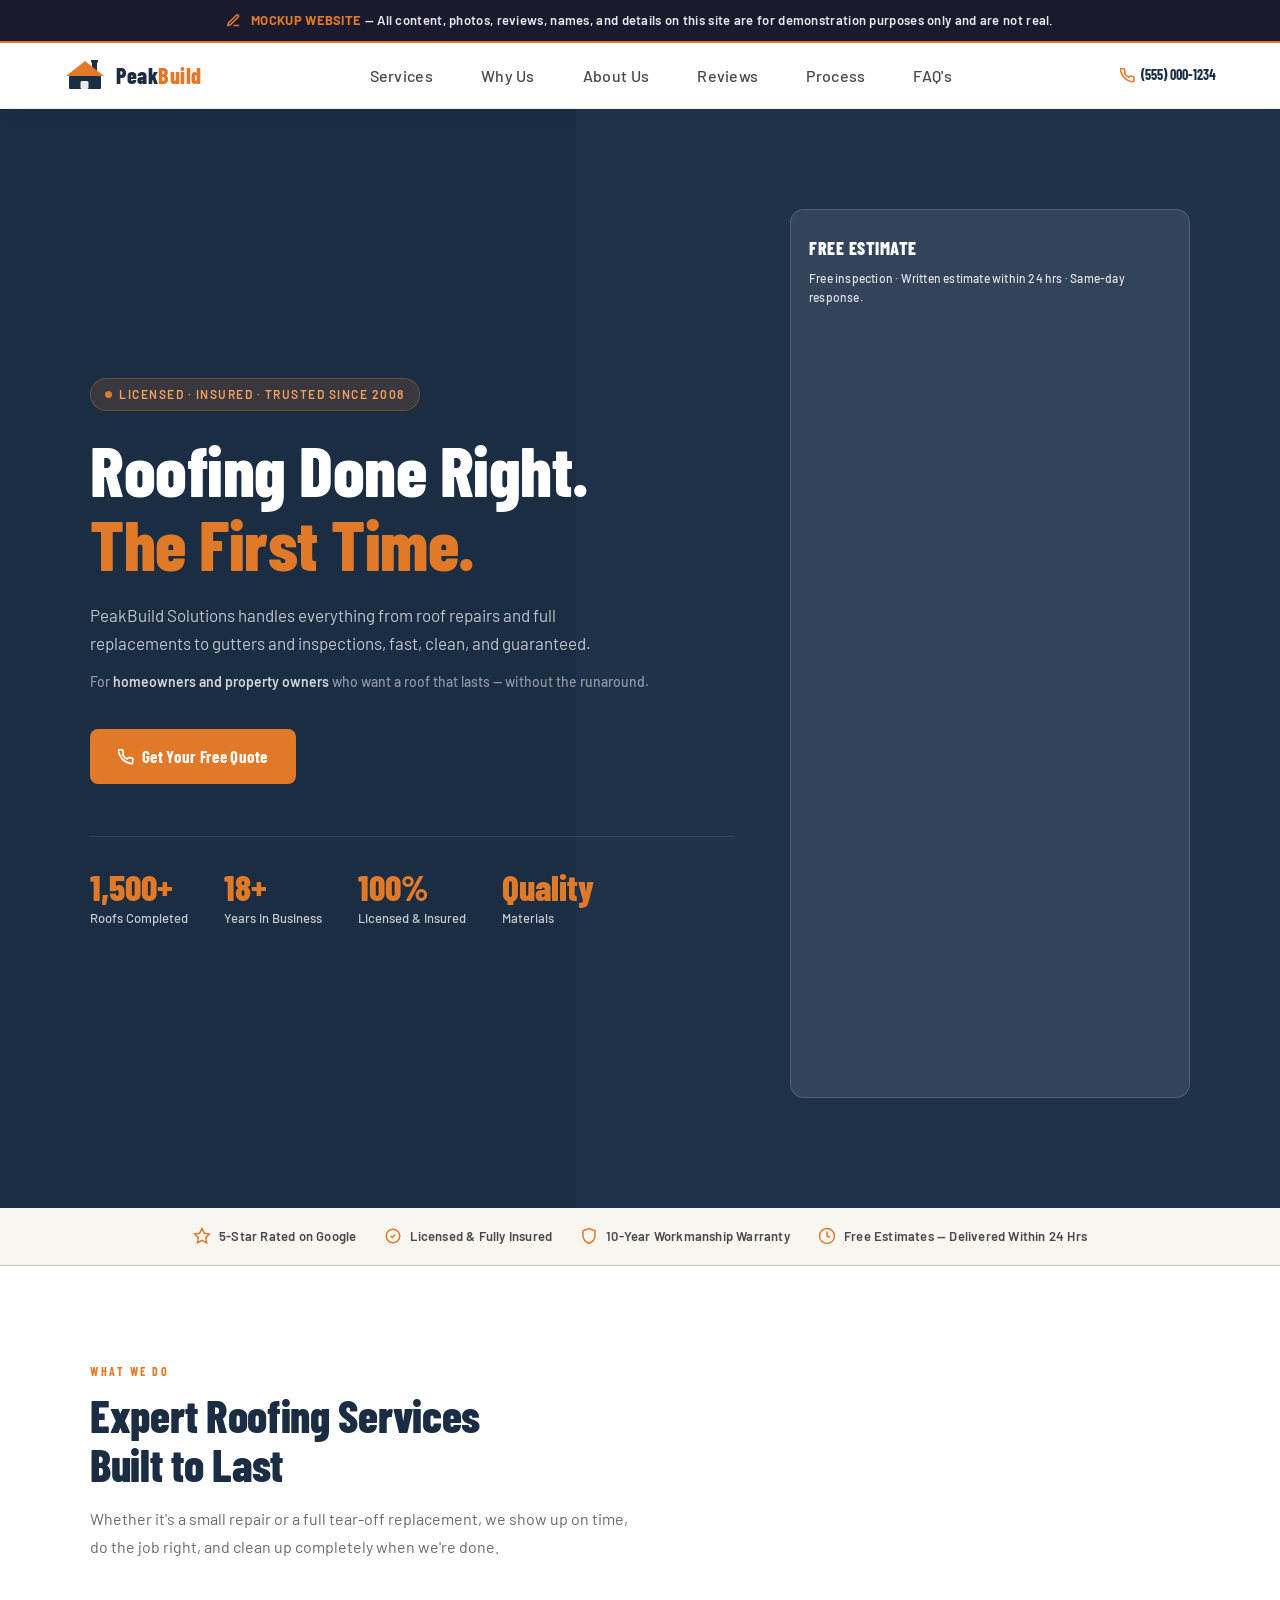
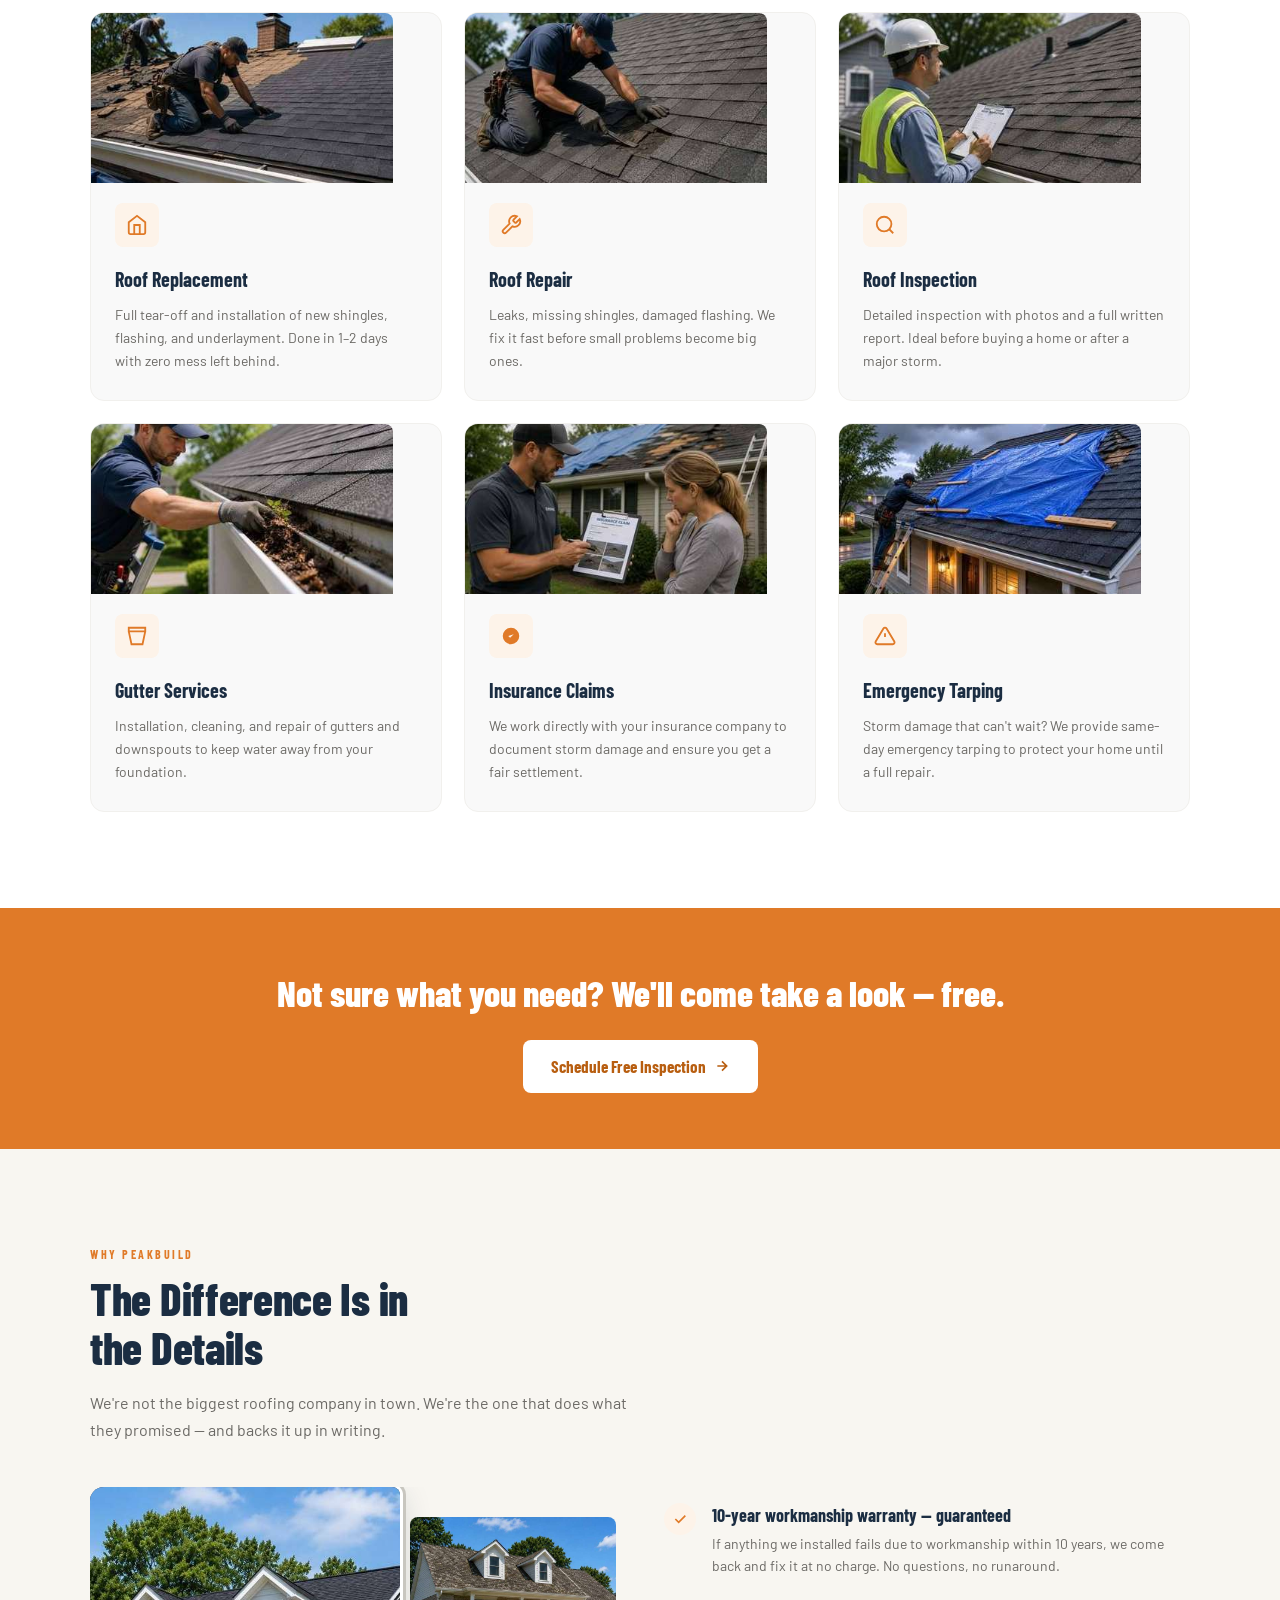
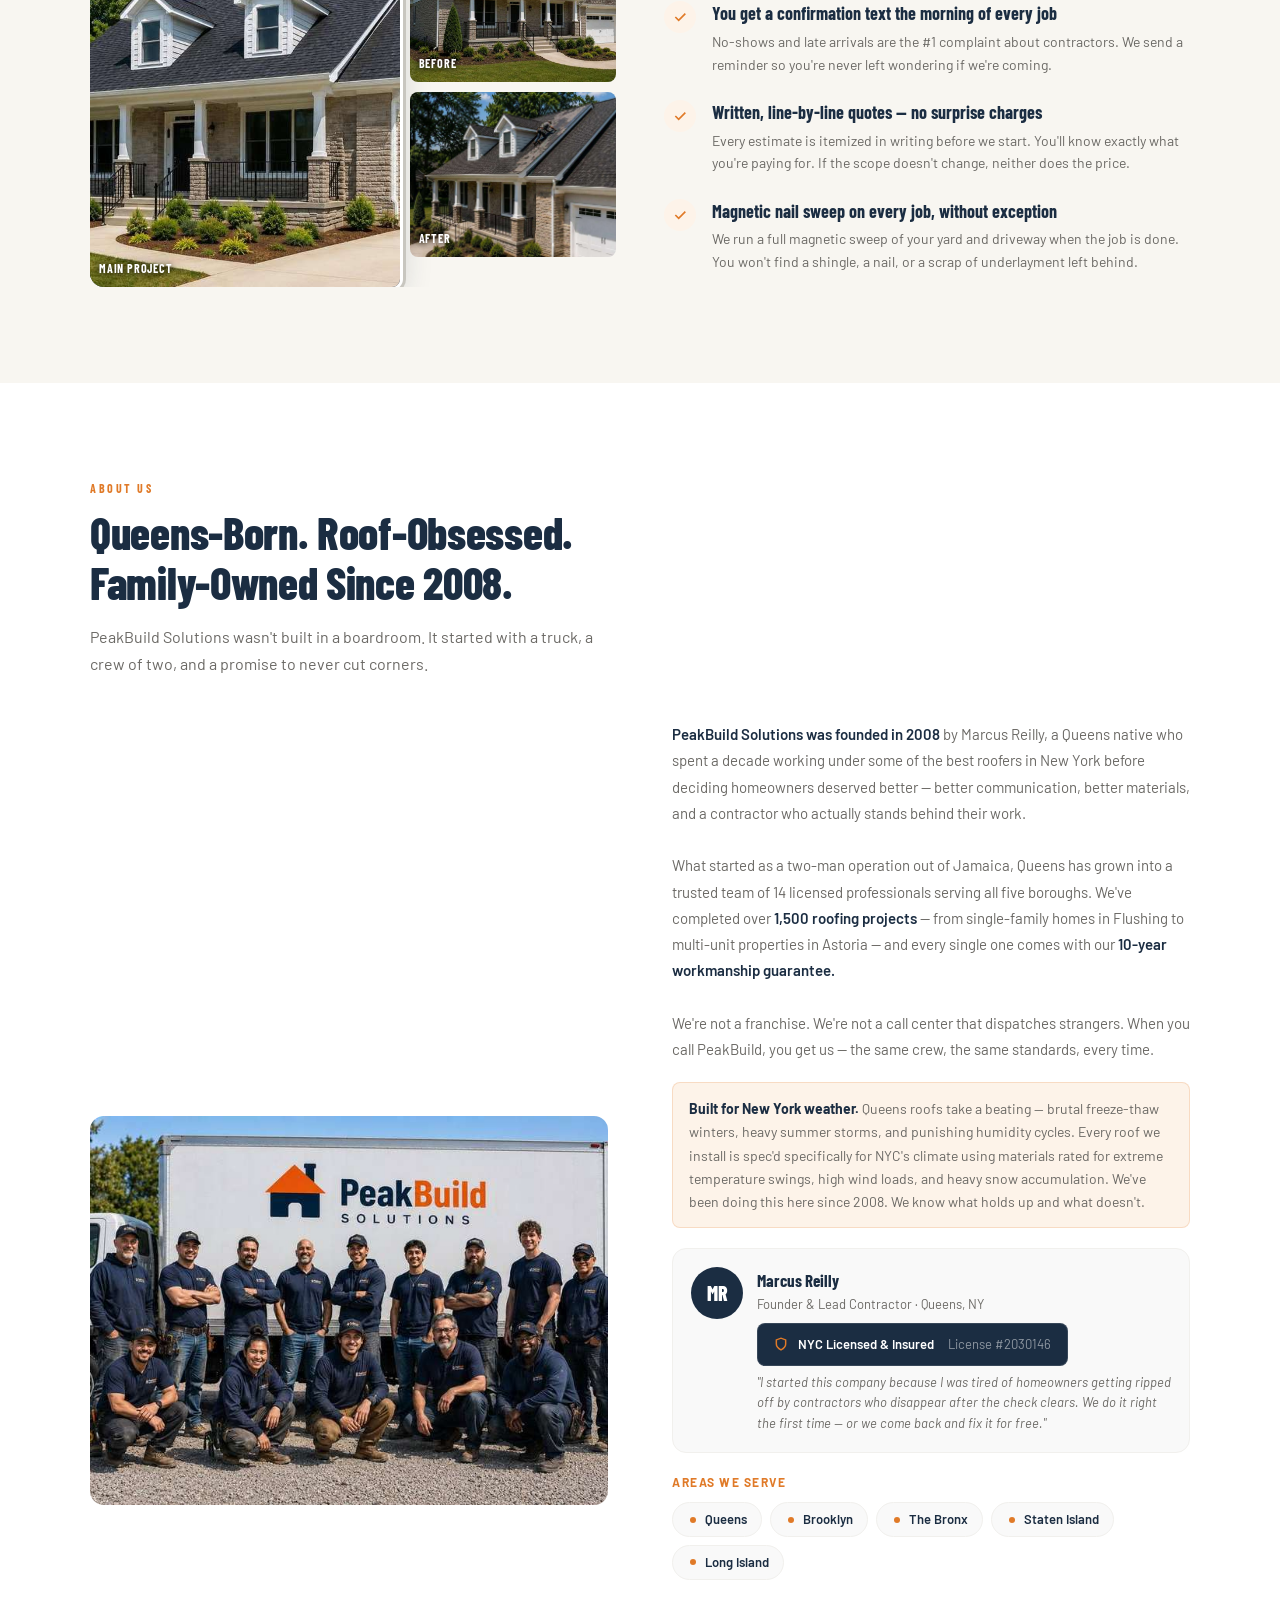
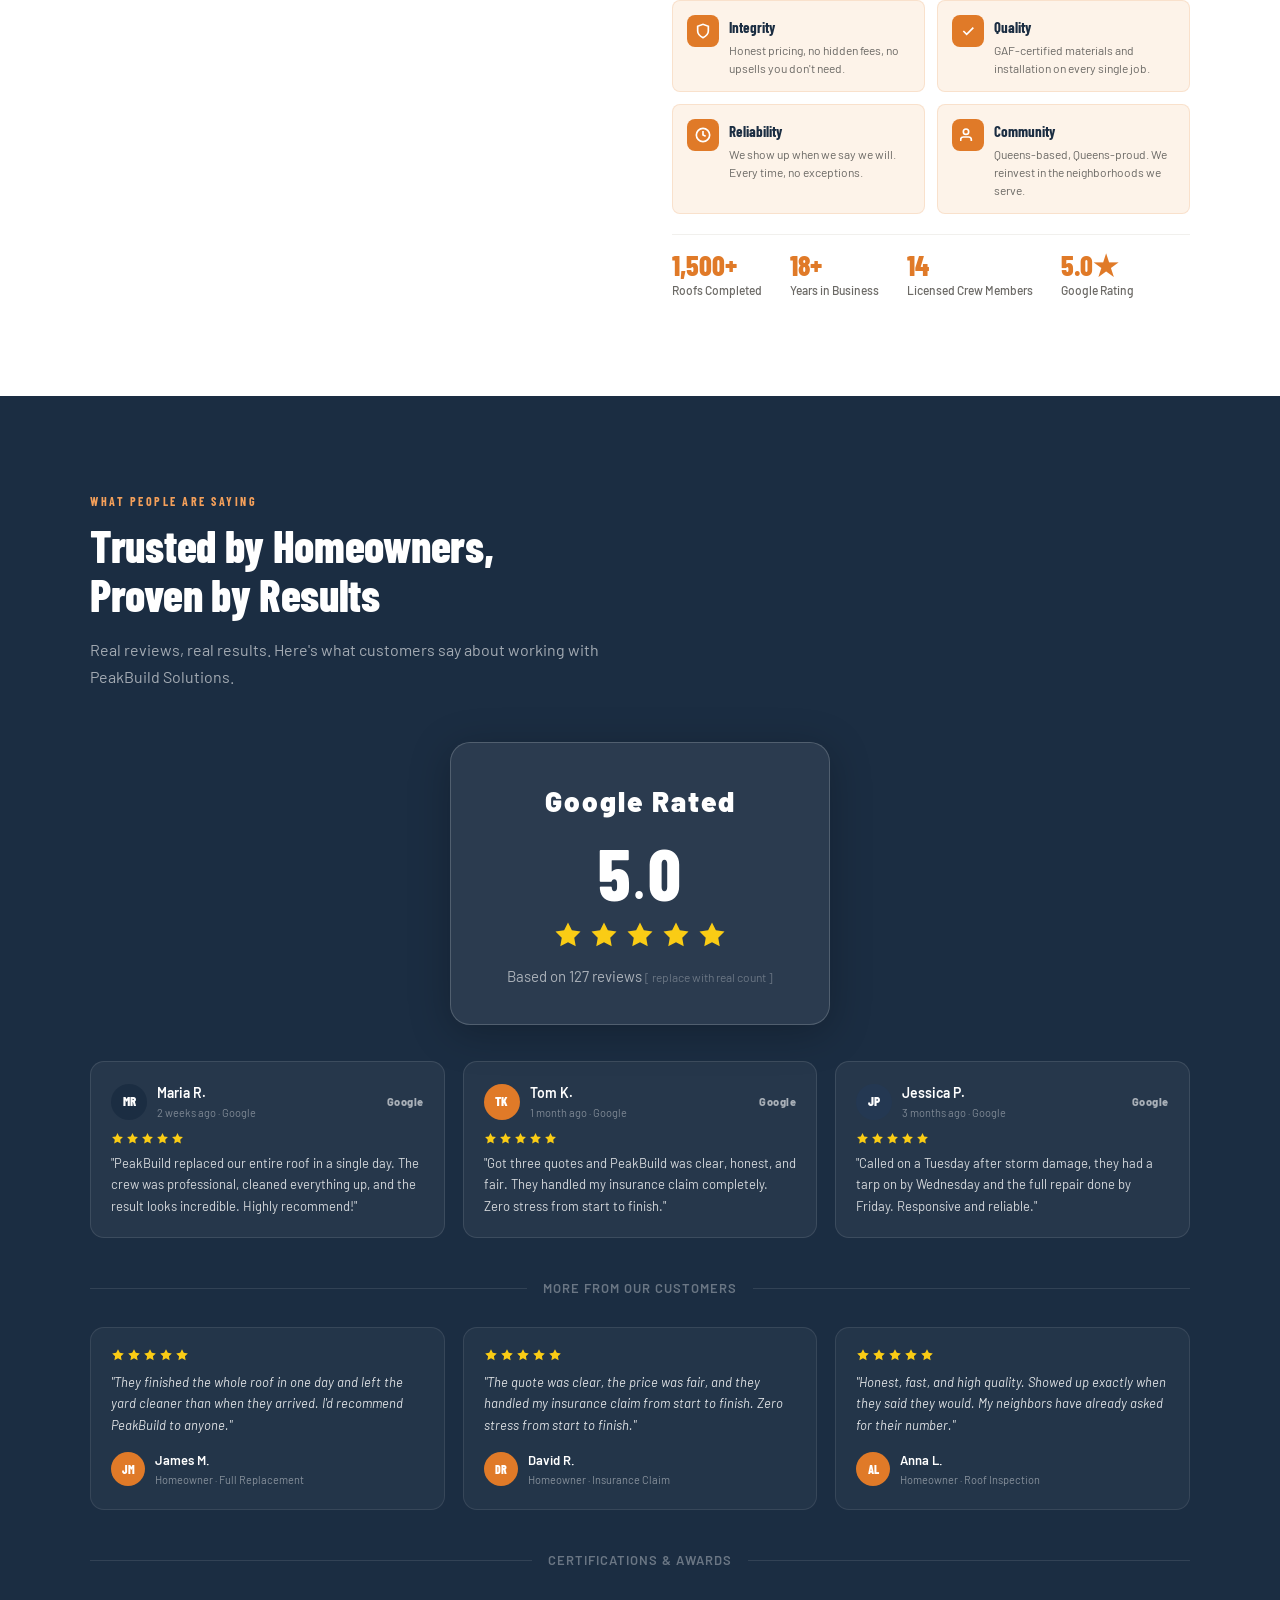
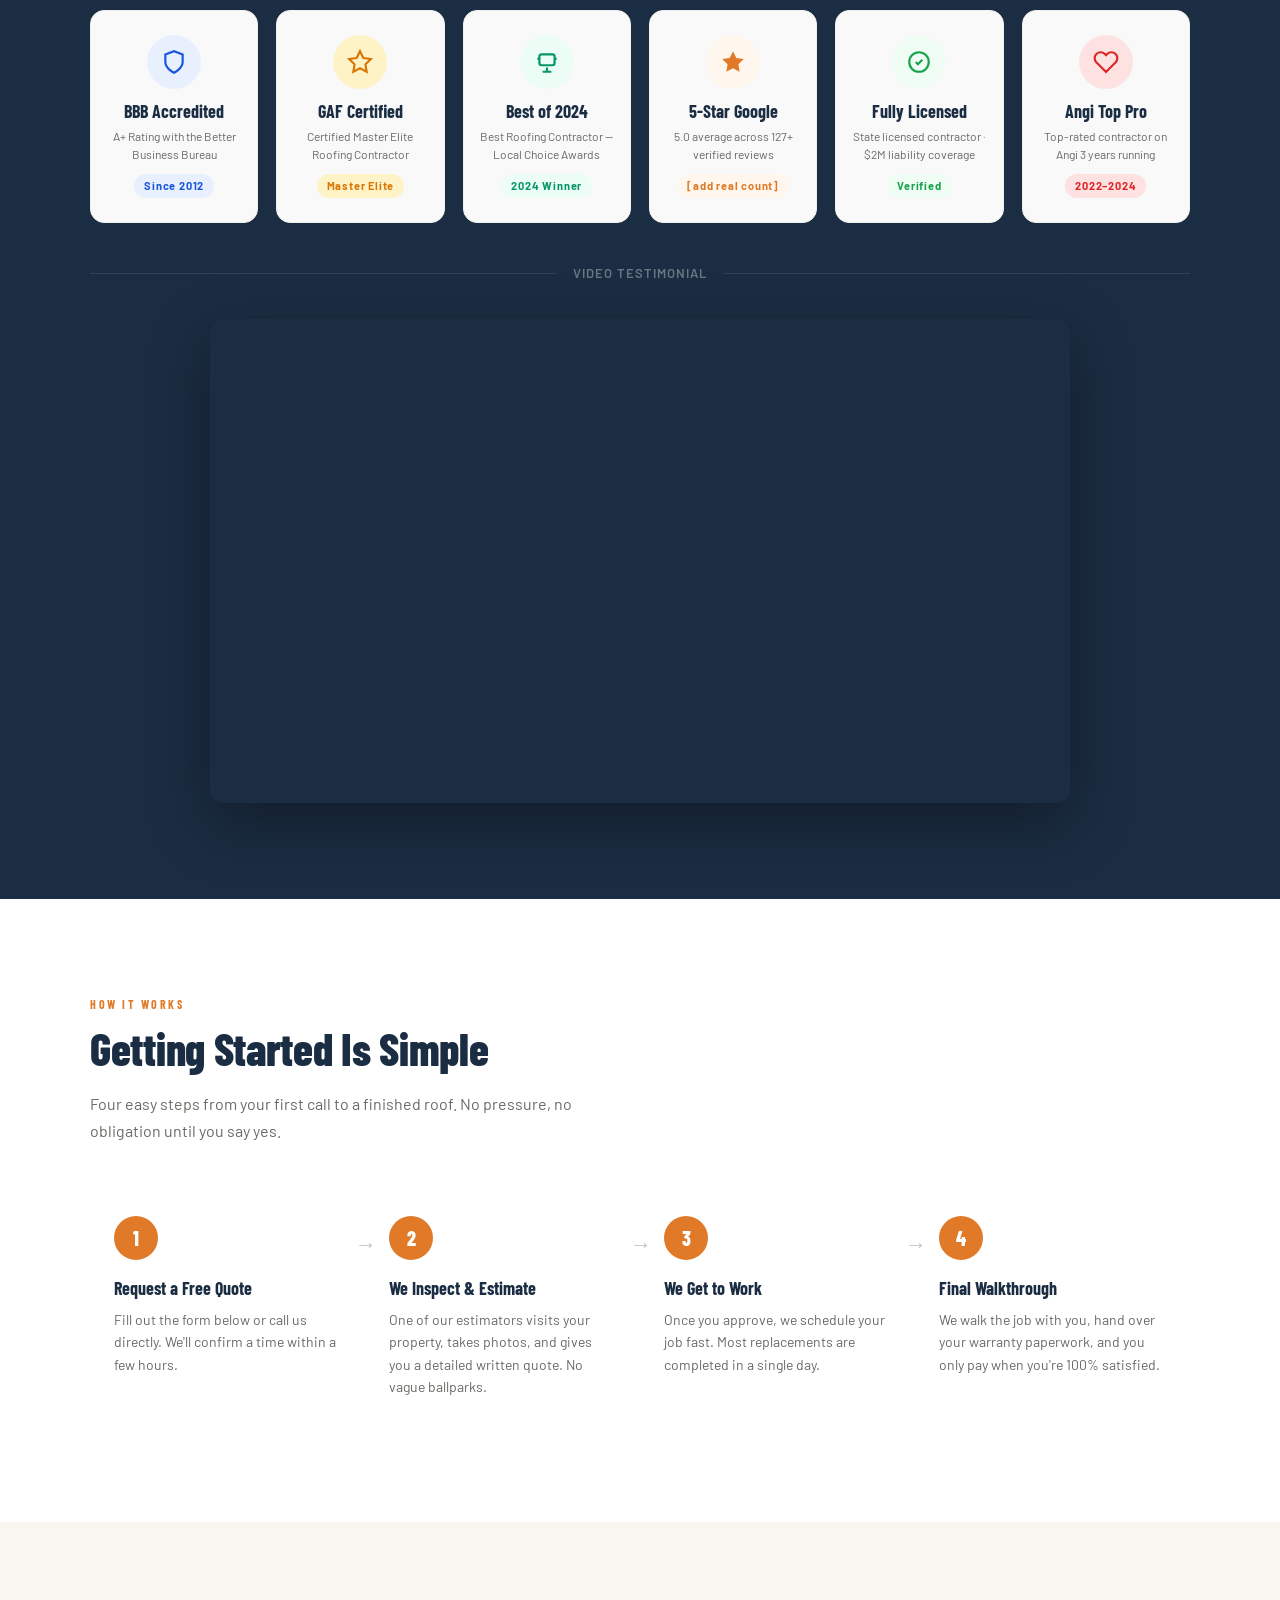
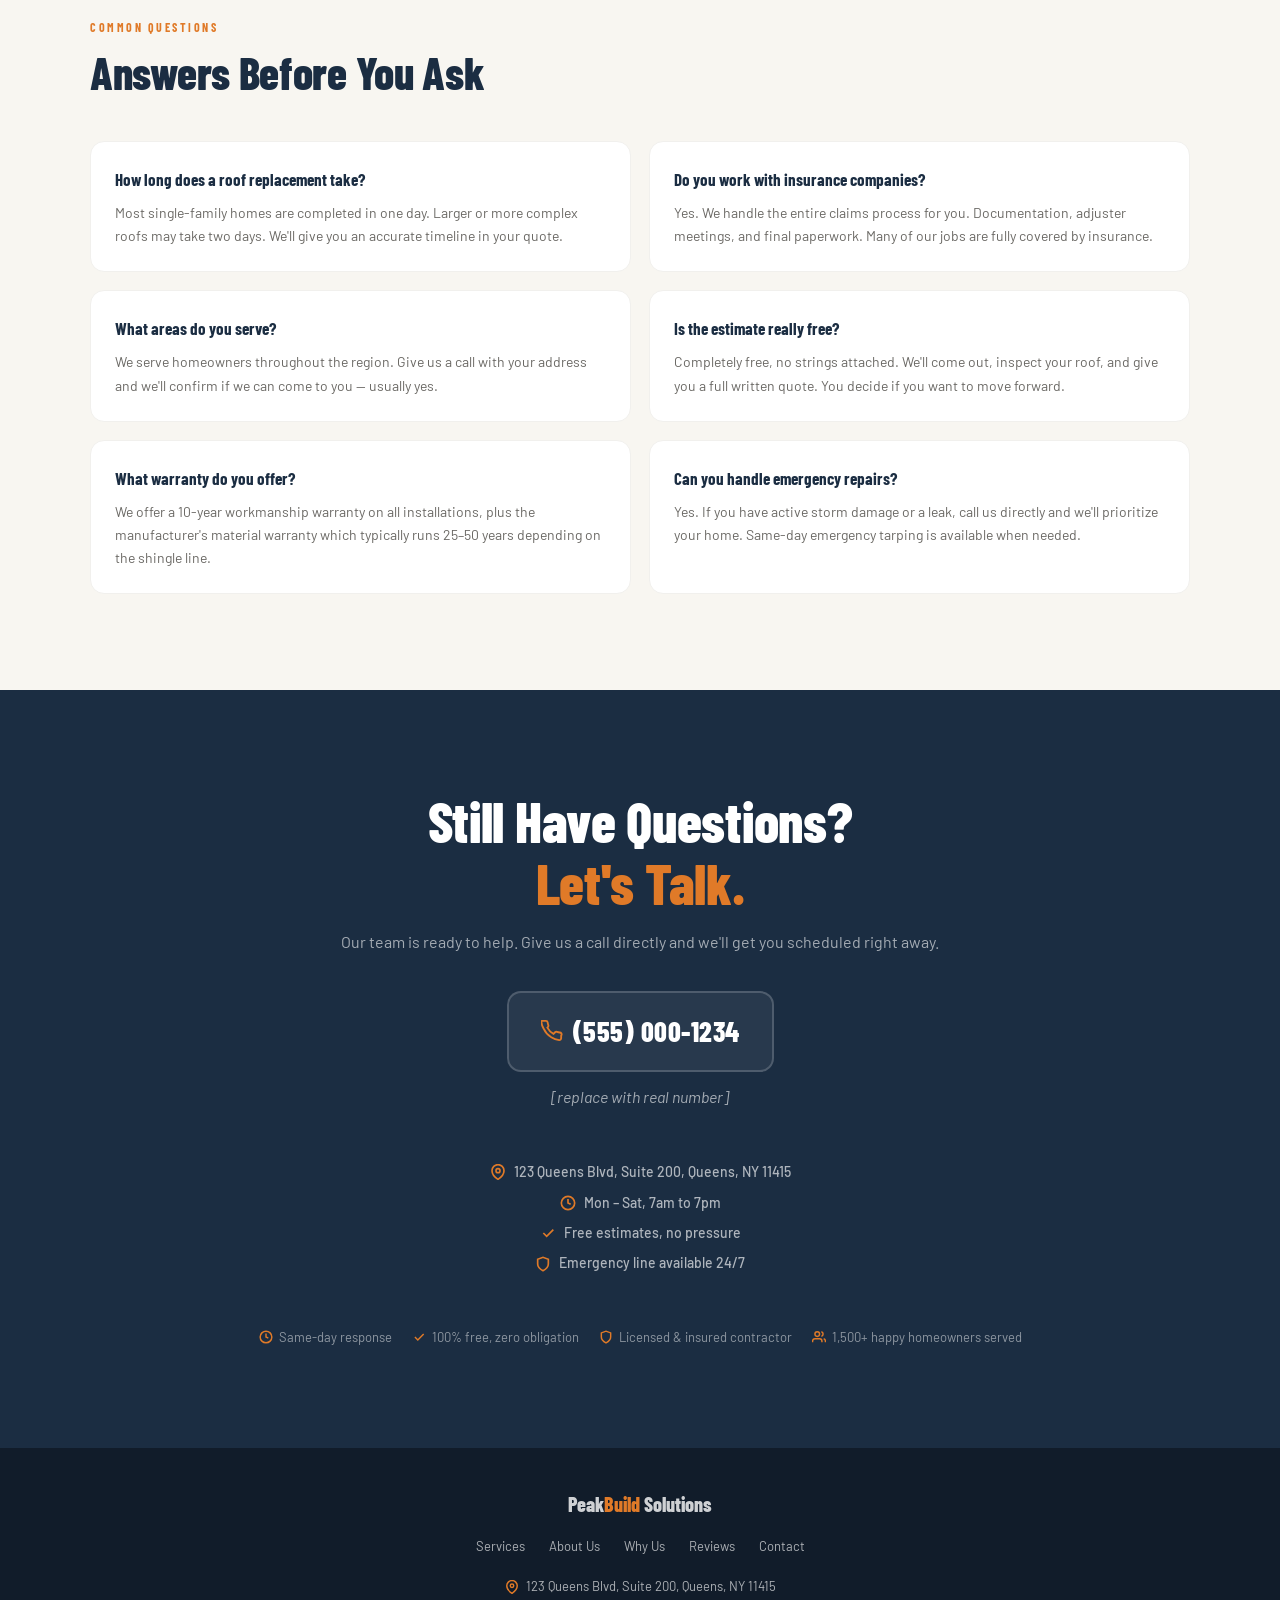
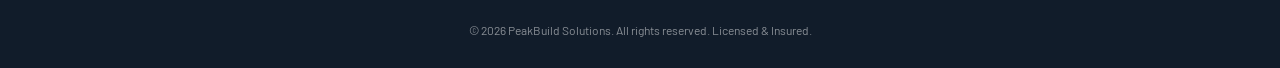
==== commit c4d3ca80: "Reintroduce 'About Us' link in navigation for improved site accessibility" ====
--- a/index.html
+++ b/index.html
@@ -99,8 +99,8 @@
   <div class="nav-center">
     <div class="nav-links" role="menubar">
       <a href="#services" role="menuitem">Services</a>
+      <a href="#why-us" role="menuitem">Why Us</a>
       <a href="#about" role="menuitem">About Us</a>
-      <a href="#why-us" role="menuitem">Why Us</a>
       <a href="#testimonials" role="menuitem">Reviews</a>
       <a href="#process" role="menuitem">Process</a>
       <a href="#faq" role="menuitem">FAQ's</a>
@@ -119,8 +119,8 @@
 
 <div class="mobile-menu" id="mobile-menu" role="dialog" aria-label="Mobile navigation">
   <a href="#services">Services</a>
+  <a href="#why-us">Why Us</a>
   <a href="#about">About Us</a>
-  <a href="#why-us">Why Us</a>
   <a href="#testimonials">Reviews</a>
   <a href="#process">Process</a>
   <a href="#faq">FAQ's</a>
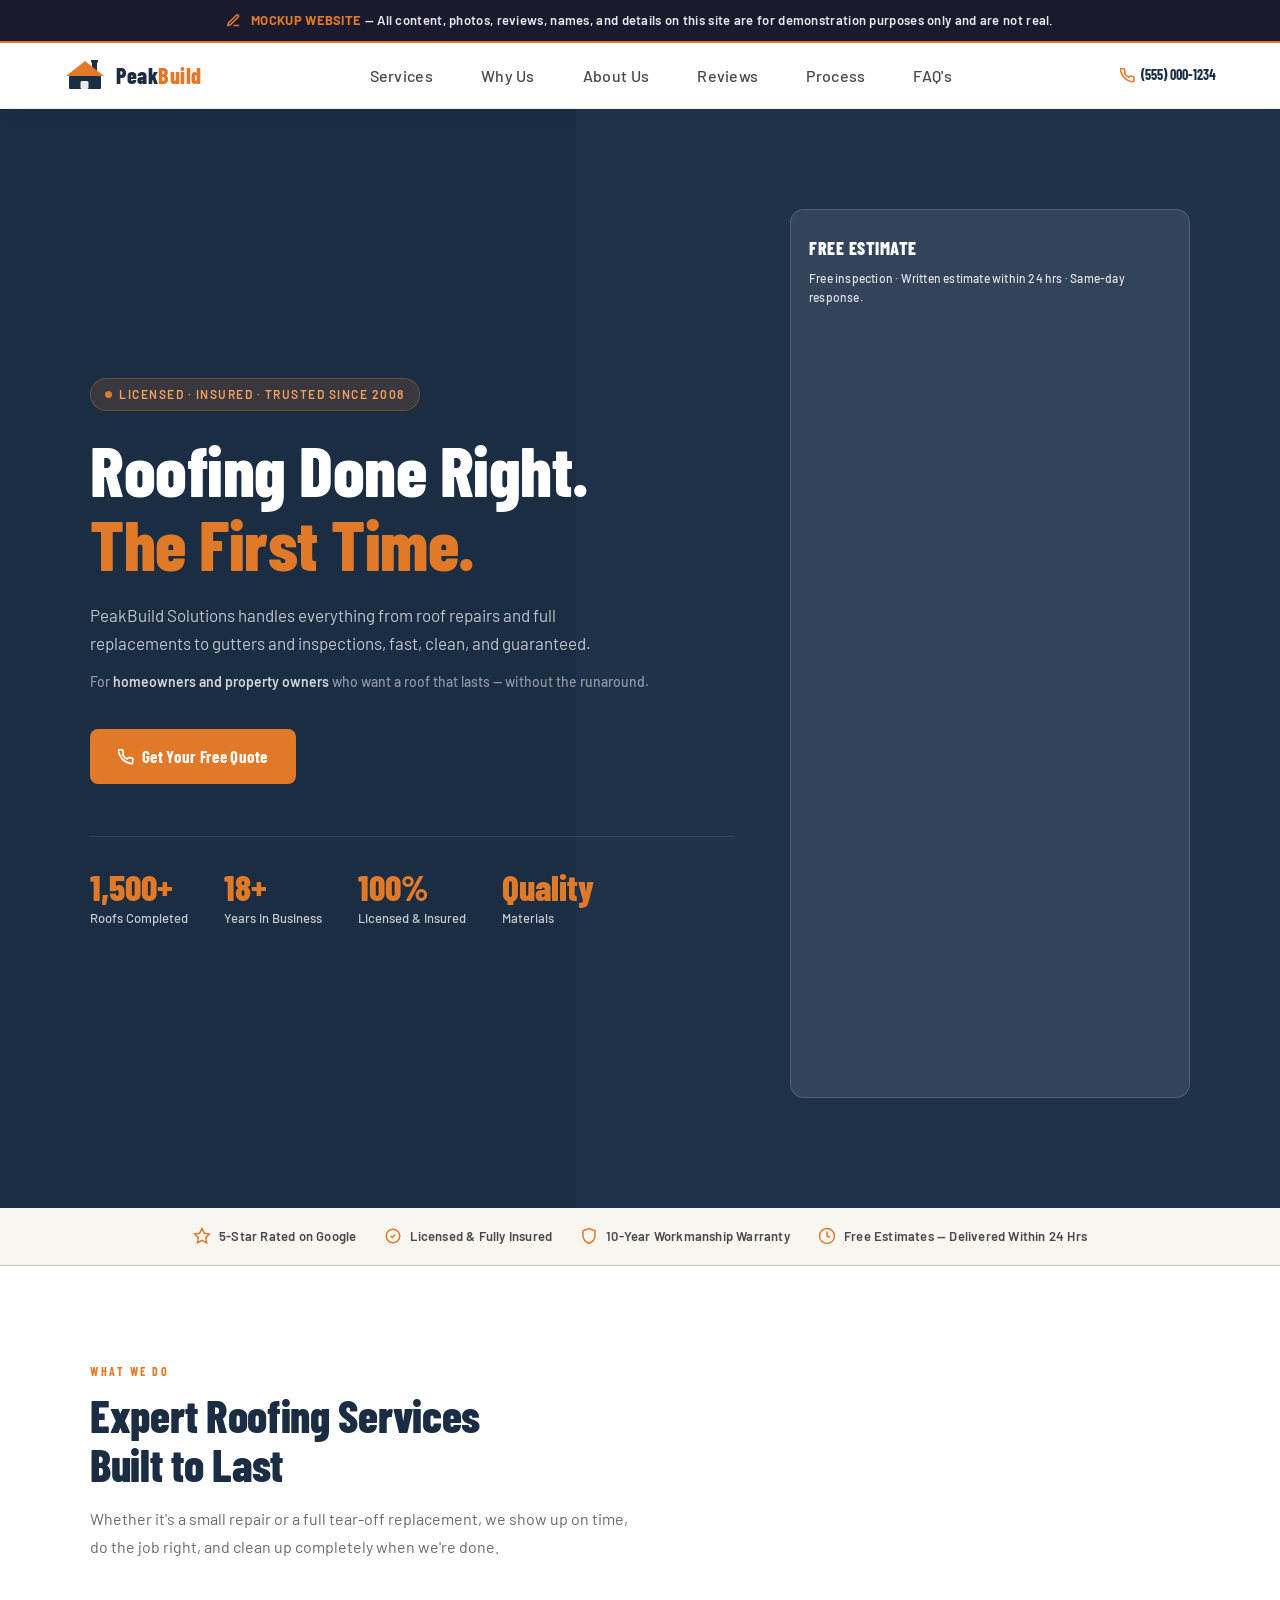
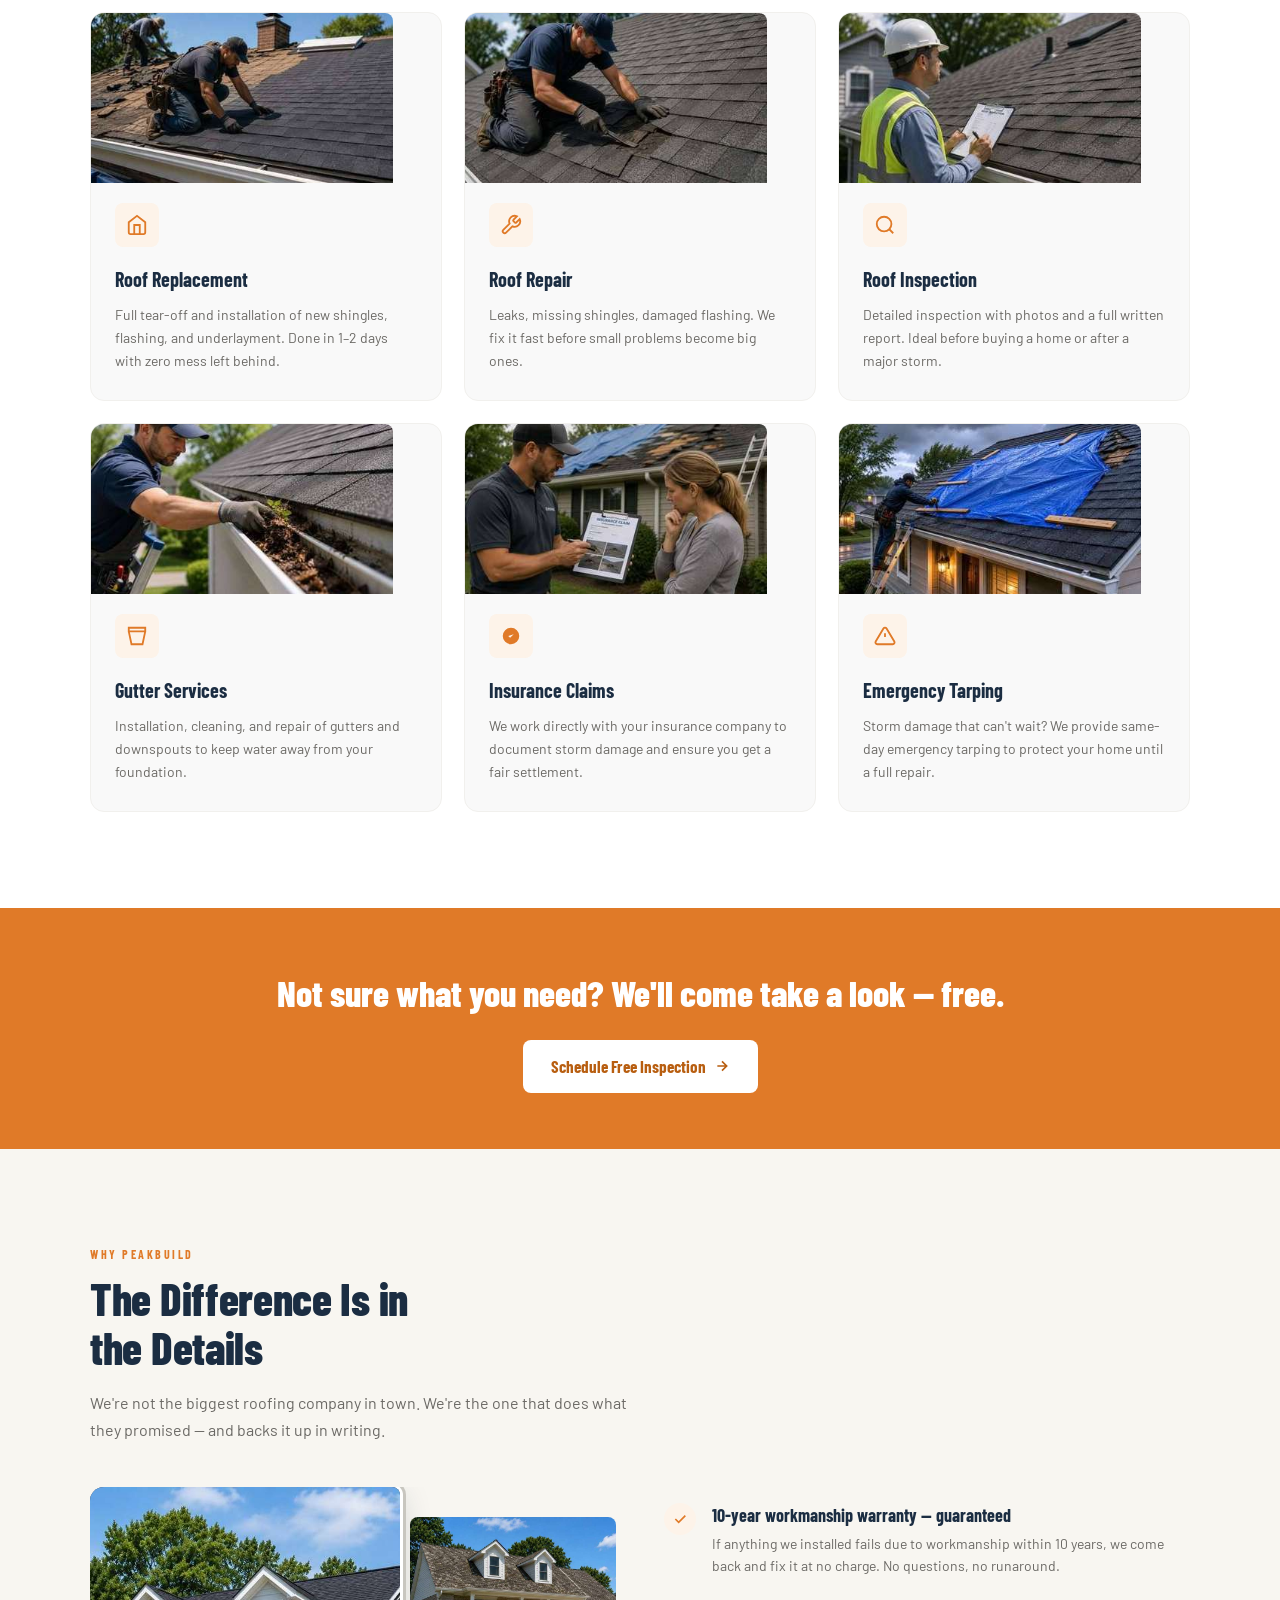
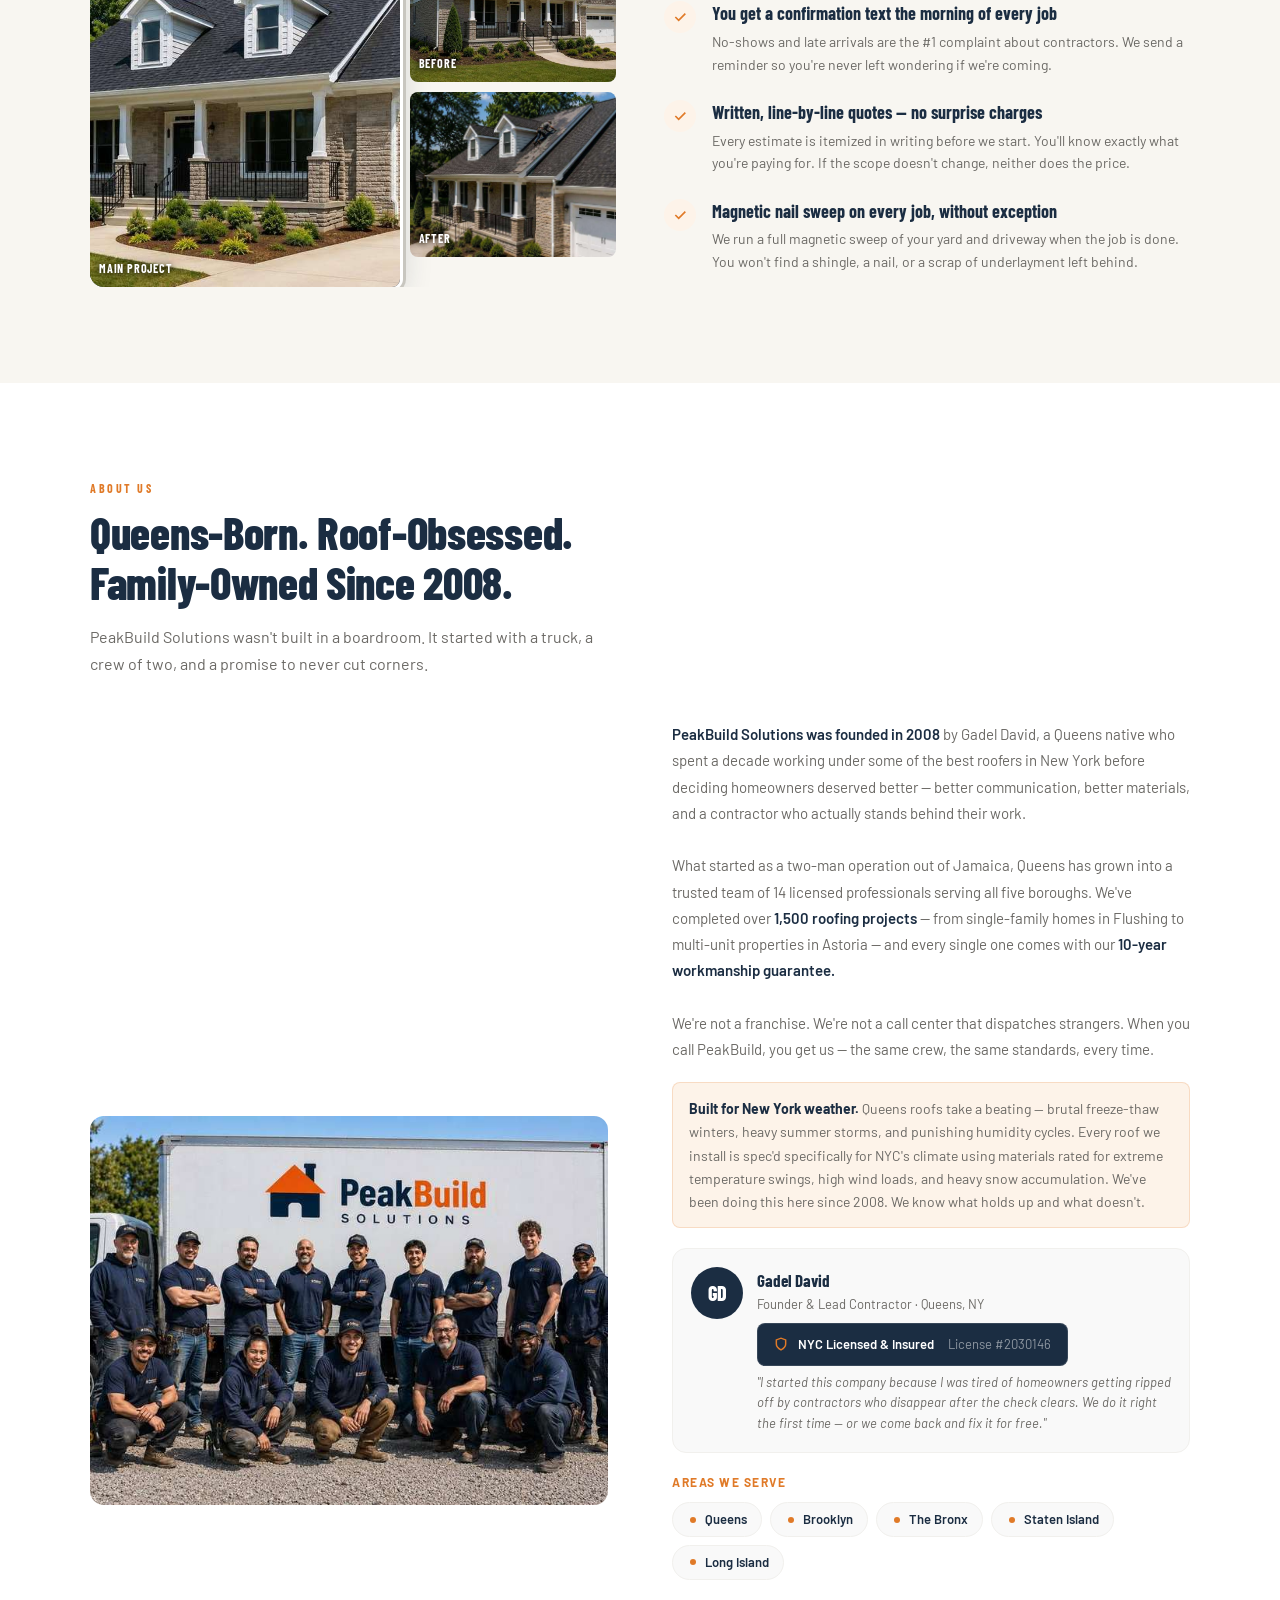
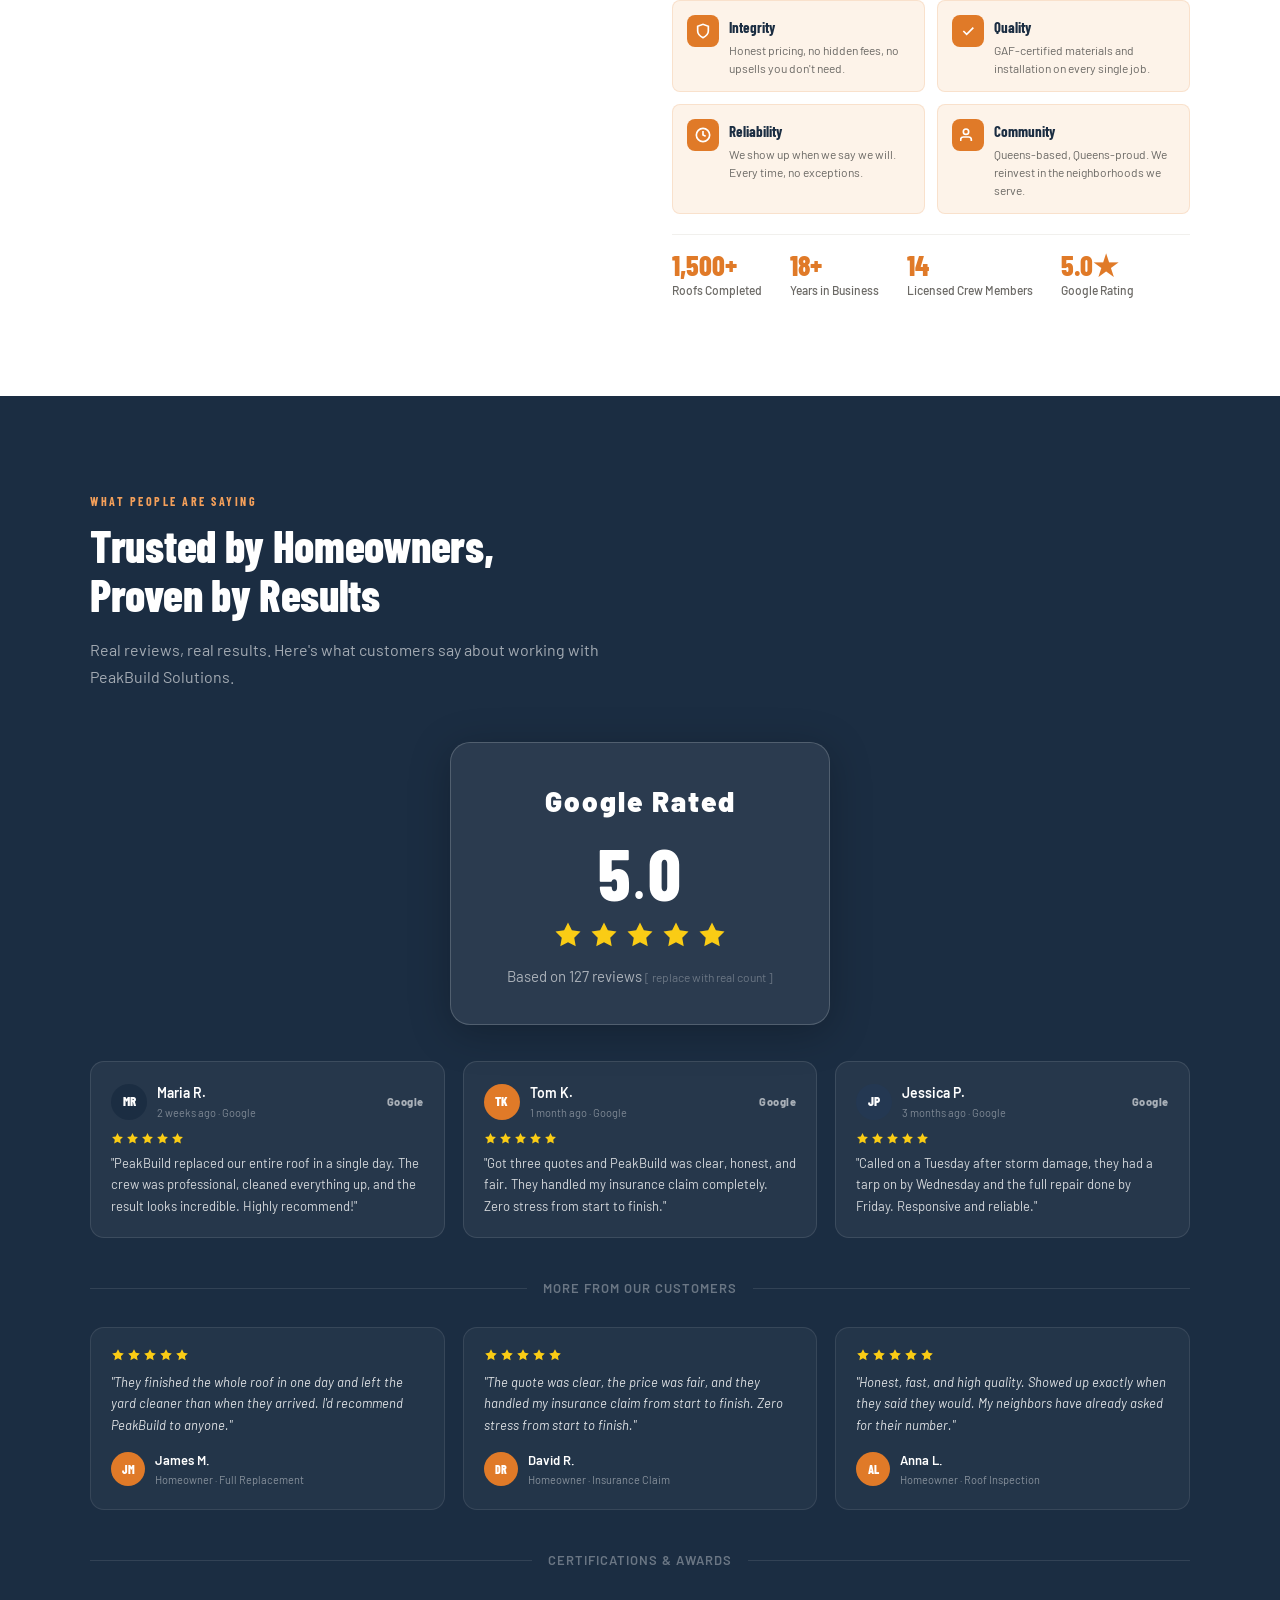
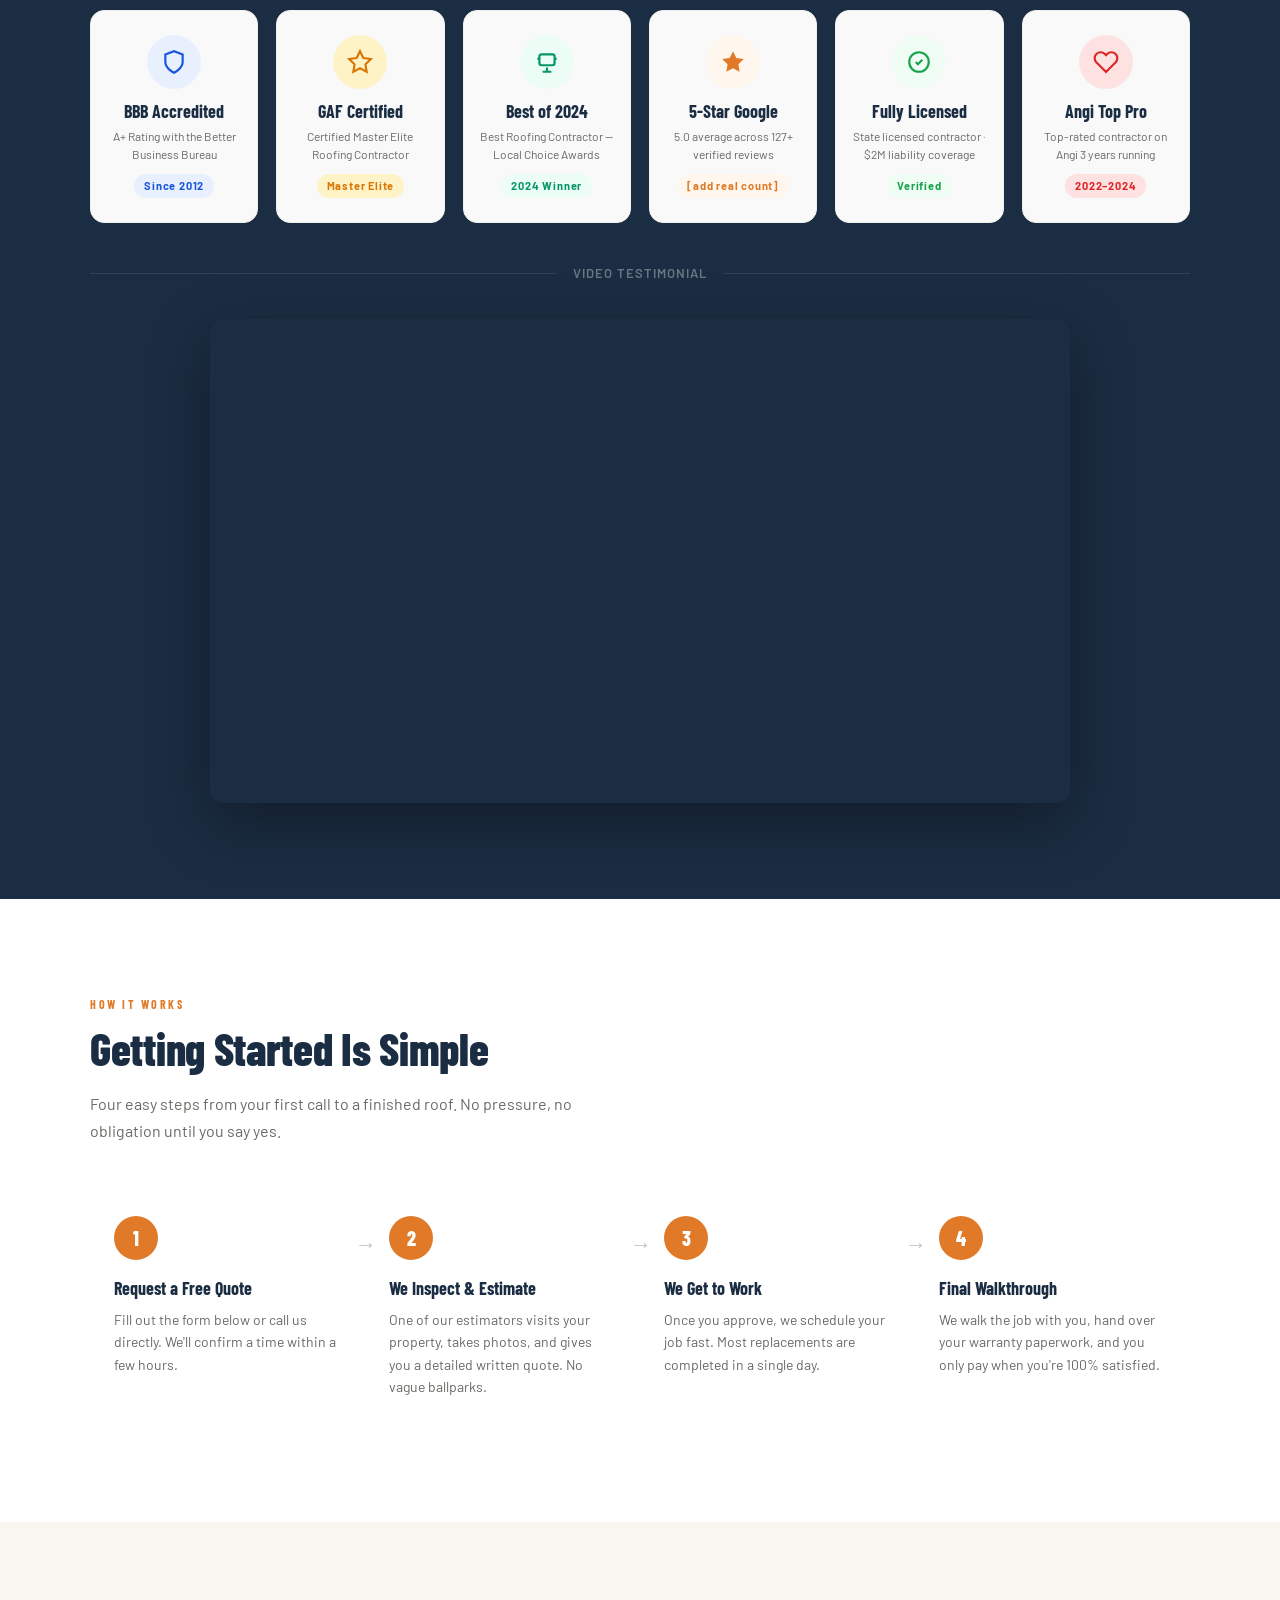
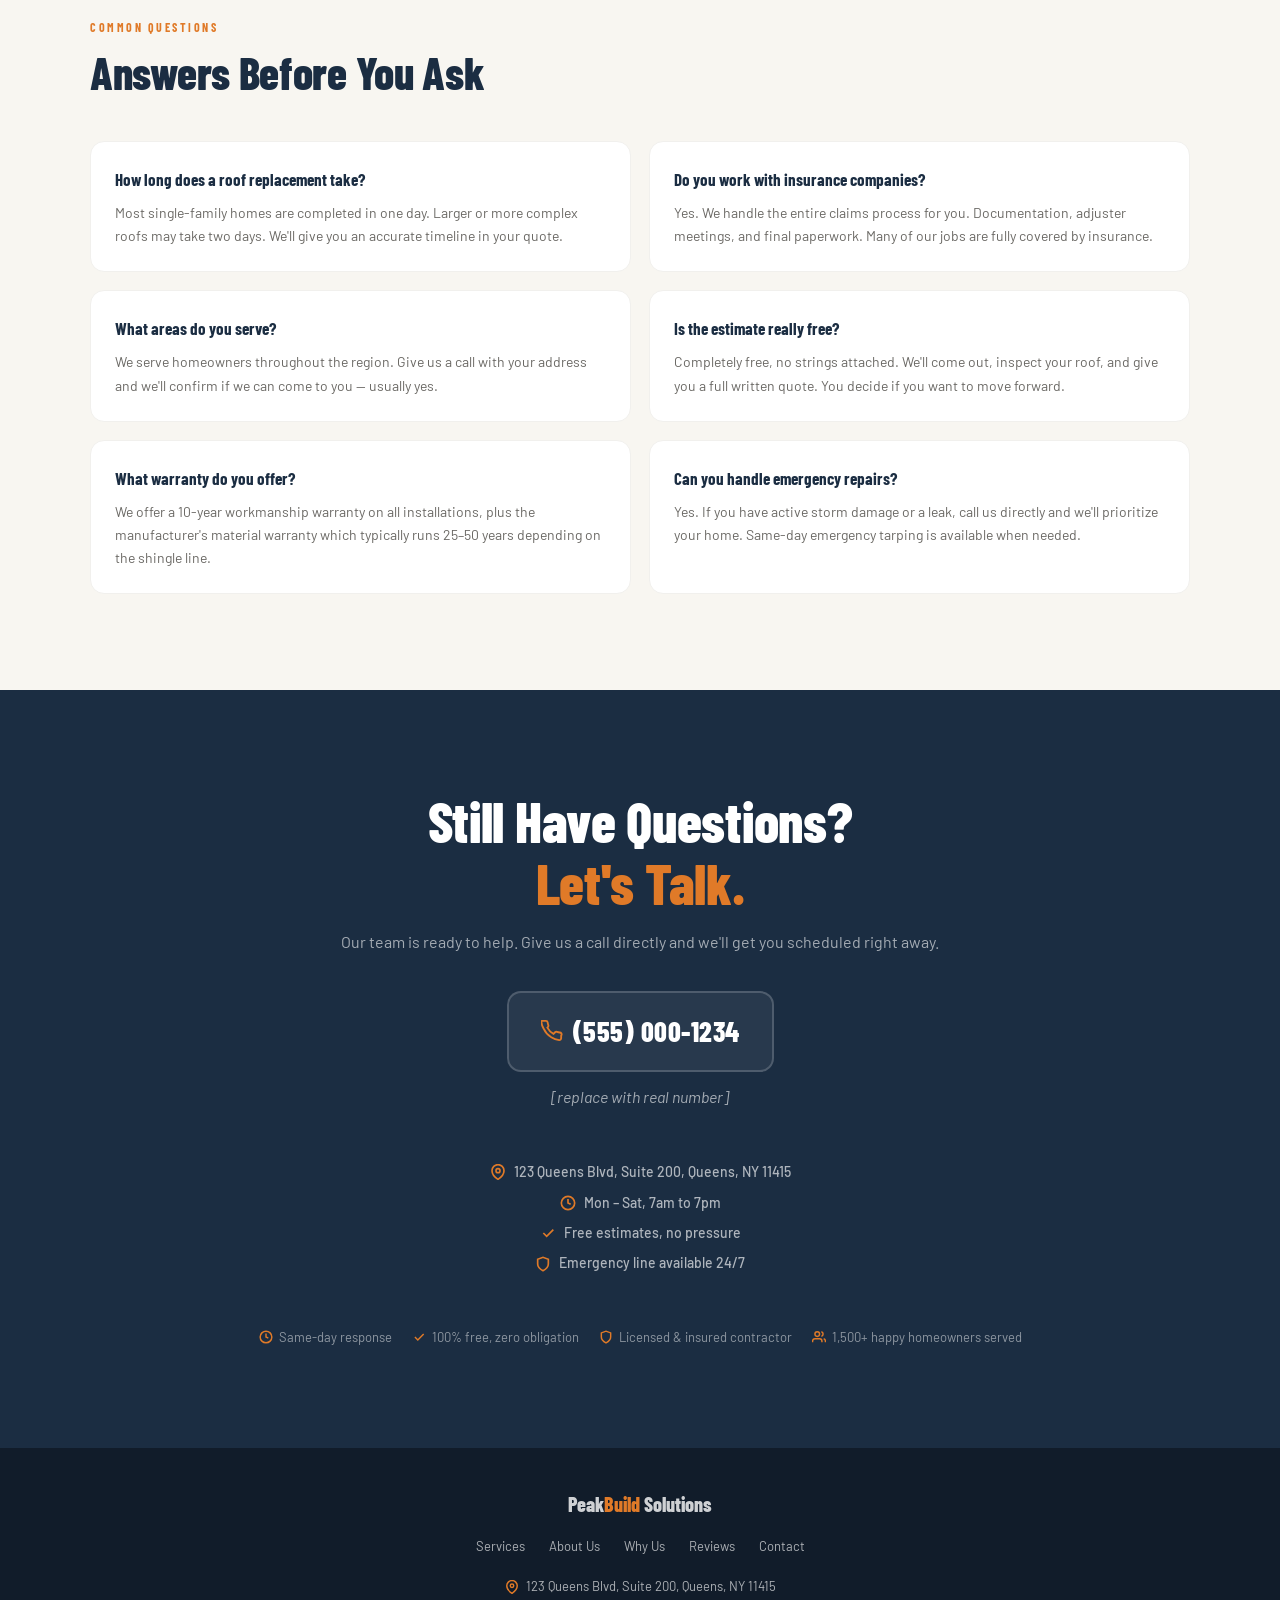
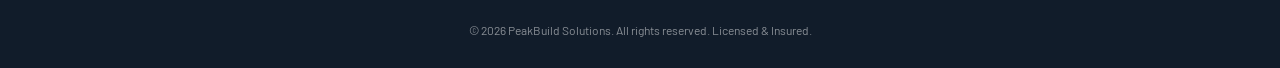
==== commit 76993893: "Update founder's name and avatar in 'About Us' section for accuracy" ====
--- a/index.html
+++ b/index.html
@@ -364,7 +364,7 @@
 
       <div class="about-content reveal reveal-delay-1">
         <p class="about-story">
-          <strong>PeakBuild Solutions was founded in 2008</strong> by Marcus Reilly, a Queens native who spent a decade working under some of the best roofers in New York before deciding homeowners deserved better — better communication, better materials, and a contractor who actually stands behind their work.
+          <strong>PeakBuild Solutions was founded in 2008</strong> by Gadel David, a Queens native who spent a decade working under some of the best roofers in New York before deciding homeowners deserved better — better communication, better materials, and a contractor who actually stands behind their work.
           <br><br>
           What started as a two-man operation out of Jamaica, Queens has grown into a trusted team of 14 licensed professionals serving all five boroughs. We've completed over <strong>1,500 roofing projects</strong> — from single-family homes in Flushing to multi-unit properties in Astoria — and every single one comes with our <strong>10-year workmanship guarantee.</strong>
           <br><br>
@@ -376,9 +376,9 @@
         </div>
 
         <div class="about-owner">
-          <div class="about-owner-avatar">MR</div>
-          <div>
-            <div class="about-owner-name">Marcus Reilly</div>
+          <div class="about-owner-avatar">GD</div>
+          <div>
+            <div class="about-owner-name">Gadel David</div>
             <div class="about-owner-title">Founder & Lead Contractor · Queens, NY</div>
             <div class="nyc-license-badge" style="margin-top:8px;">
               <svg width="14" height="14" viewBox="0 0 24 24" fill="none" stroke="currentColor" stroke-width="2.5" aria-hidden="true"><path d="M12 22s8-4 8-10V5l-8-3-8 3v7c0 6 8 10 8 10z"/></svg>
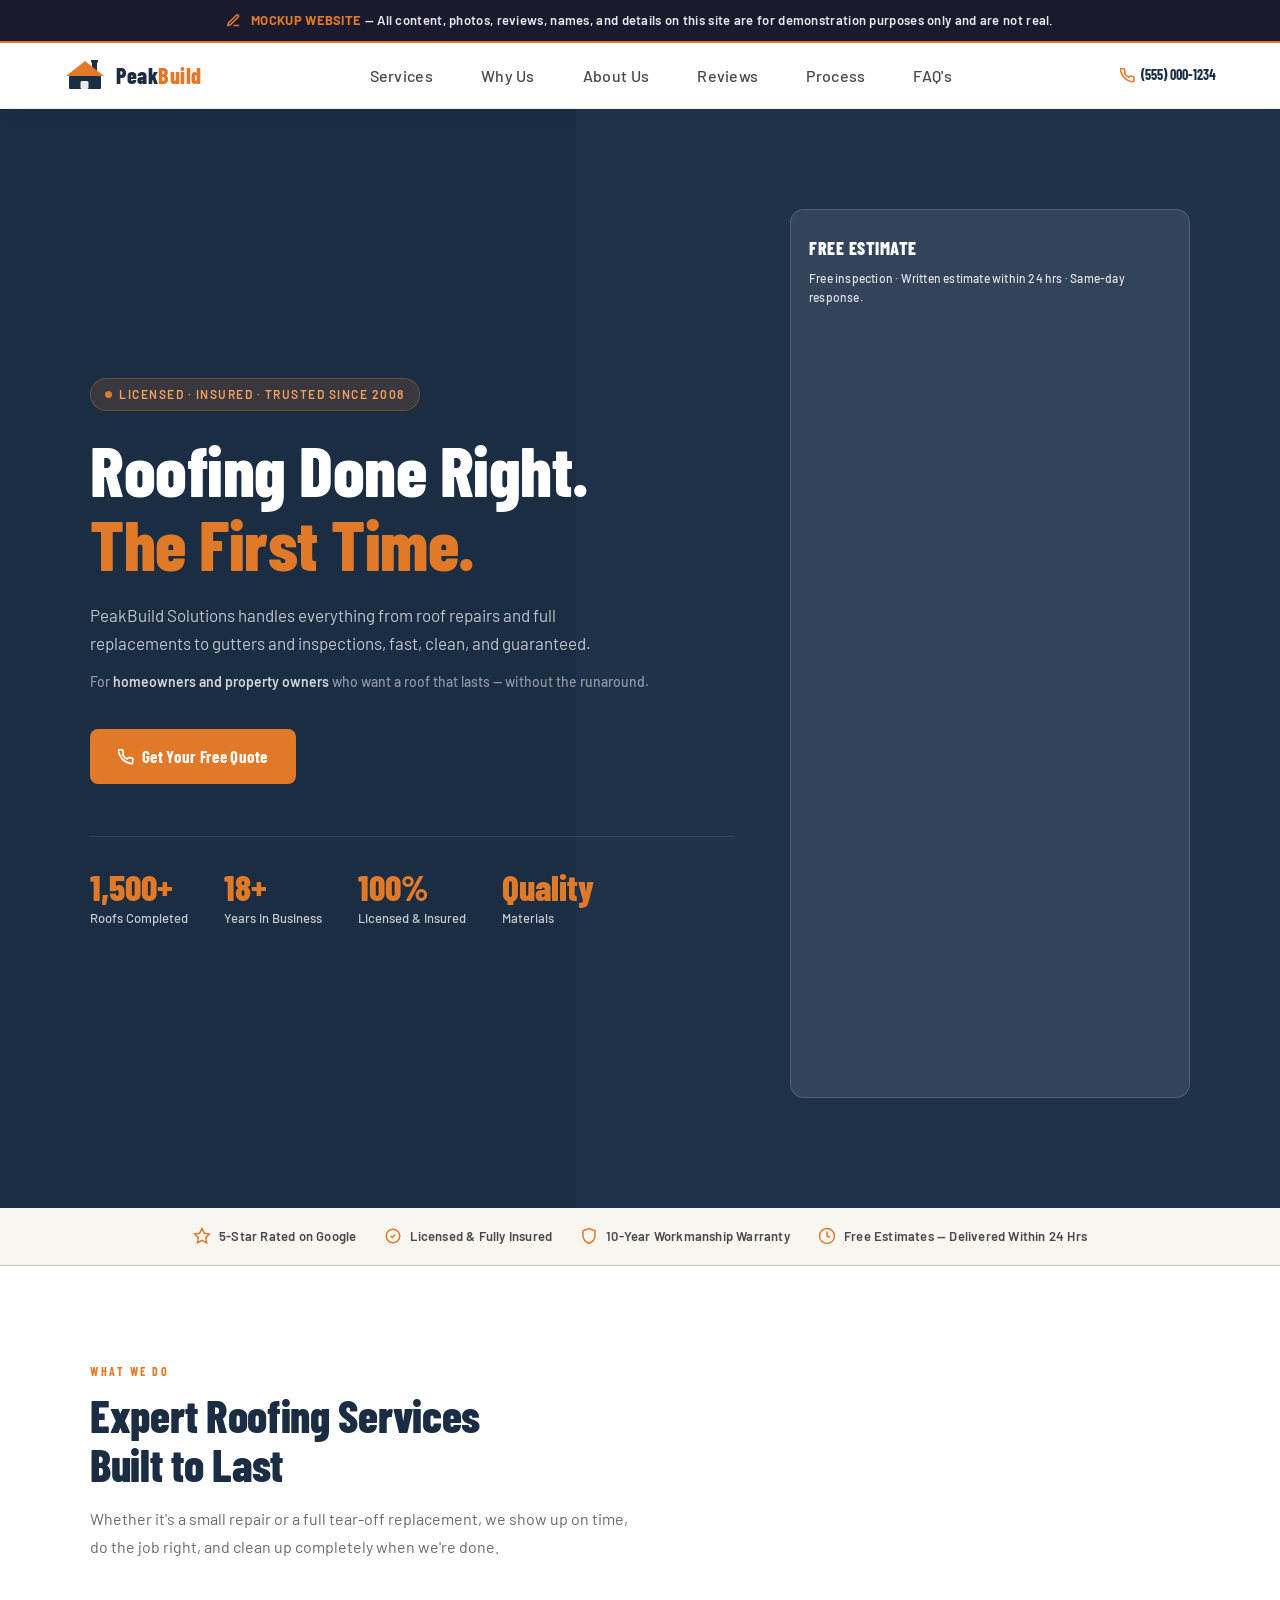
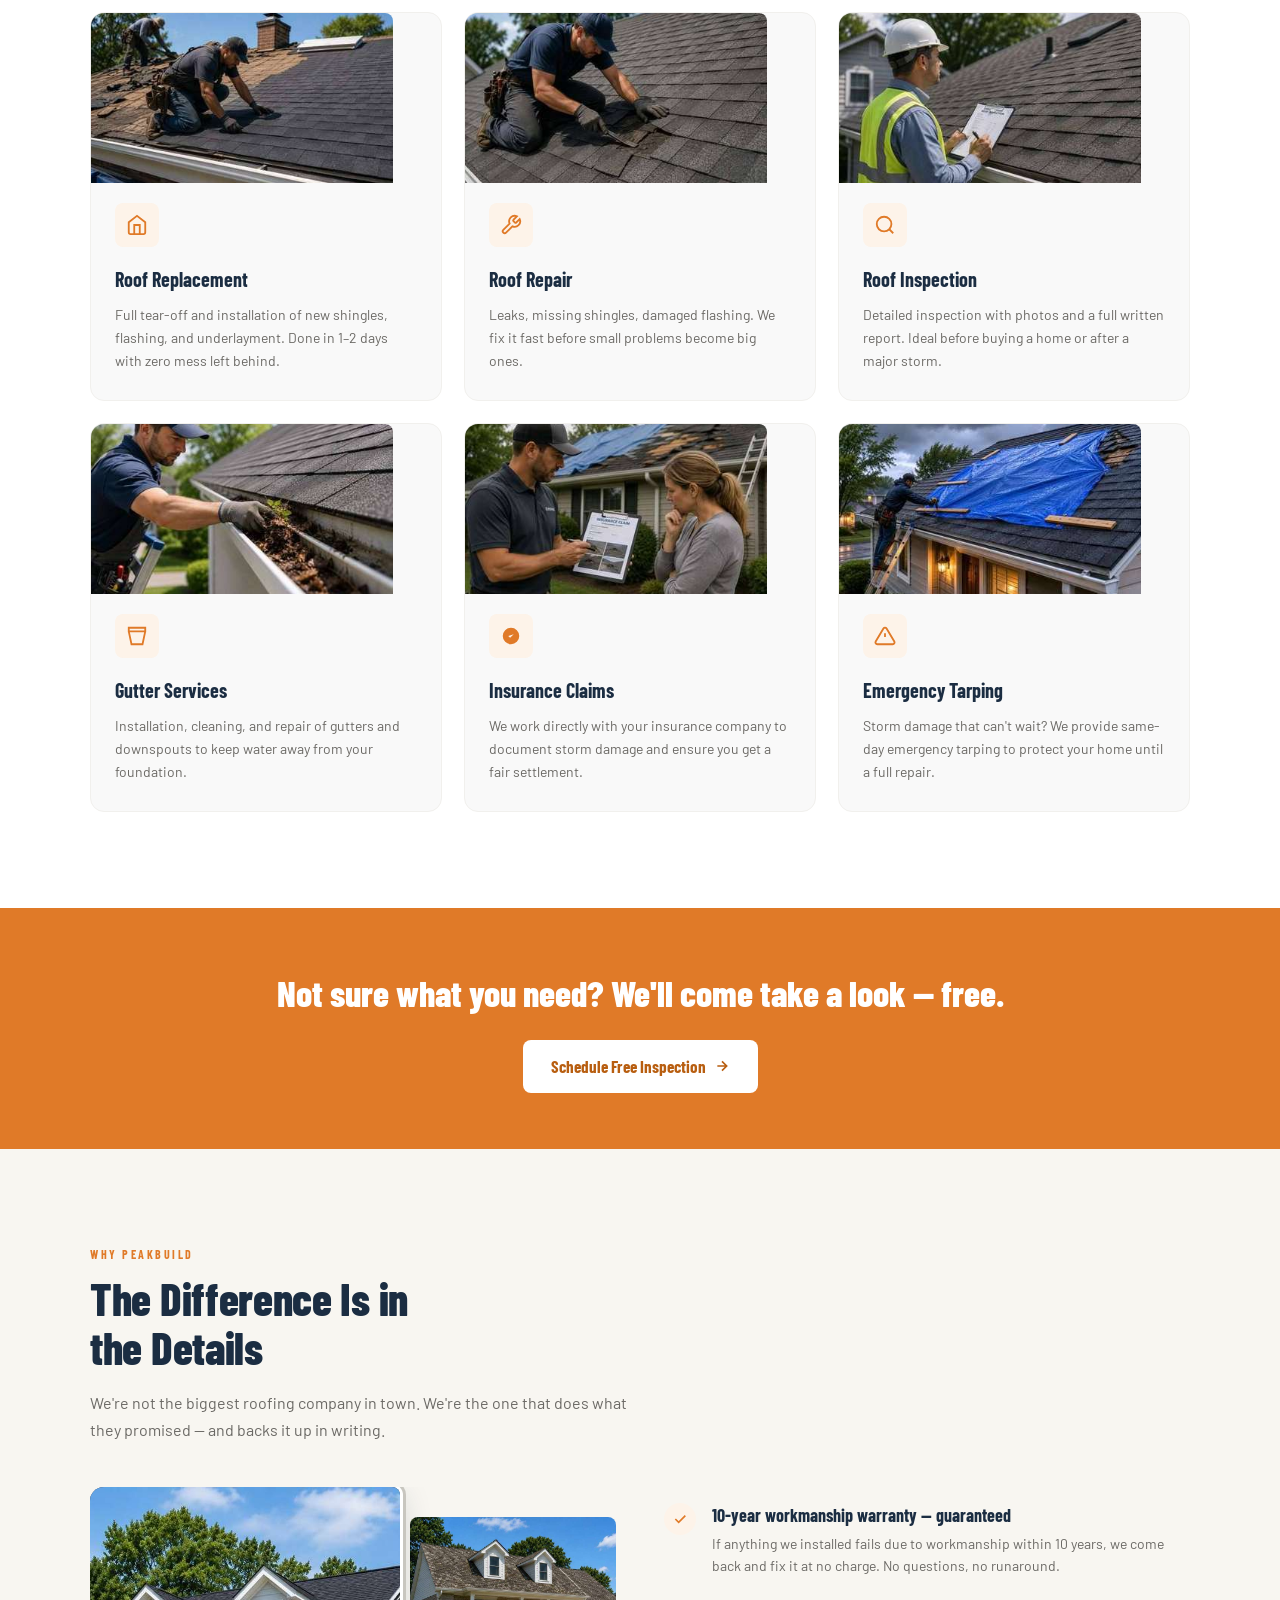
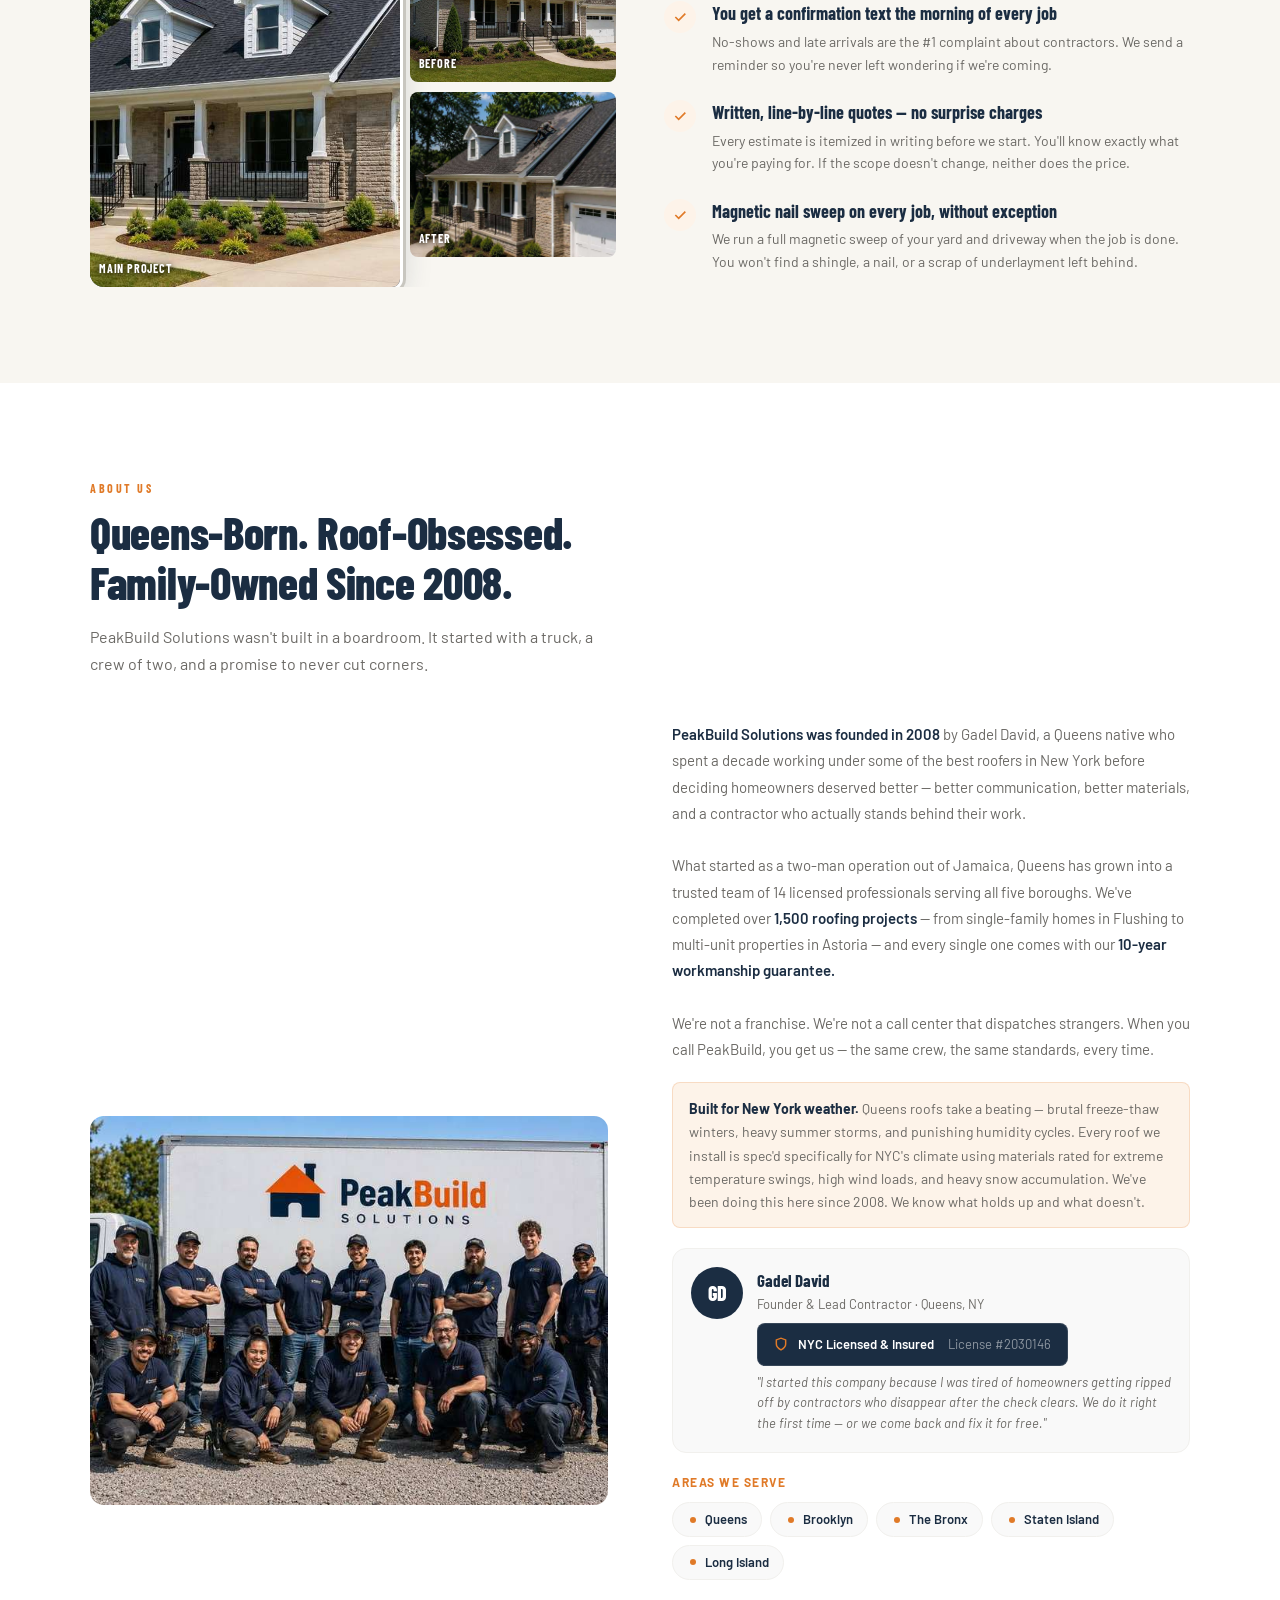
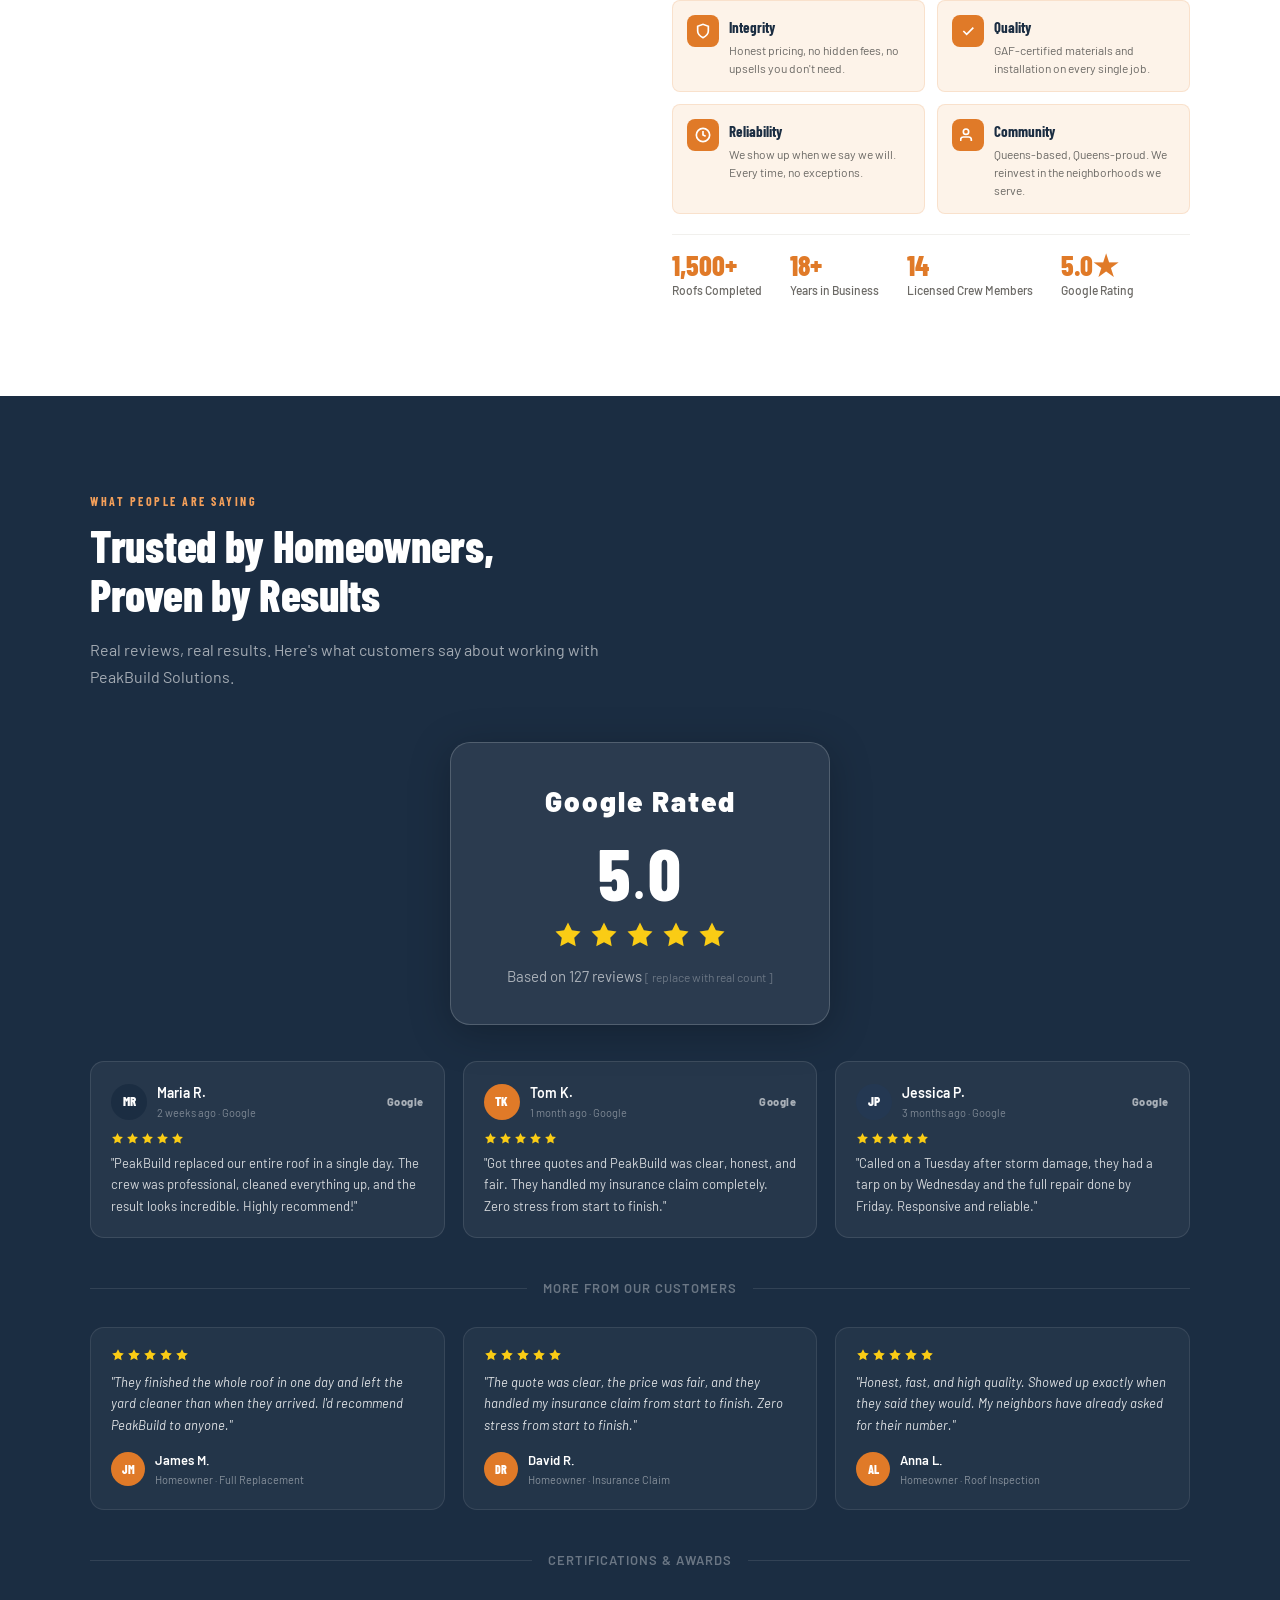
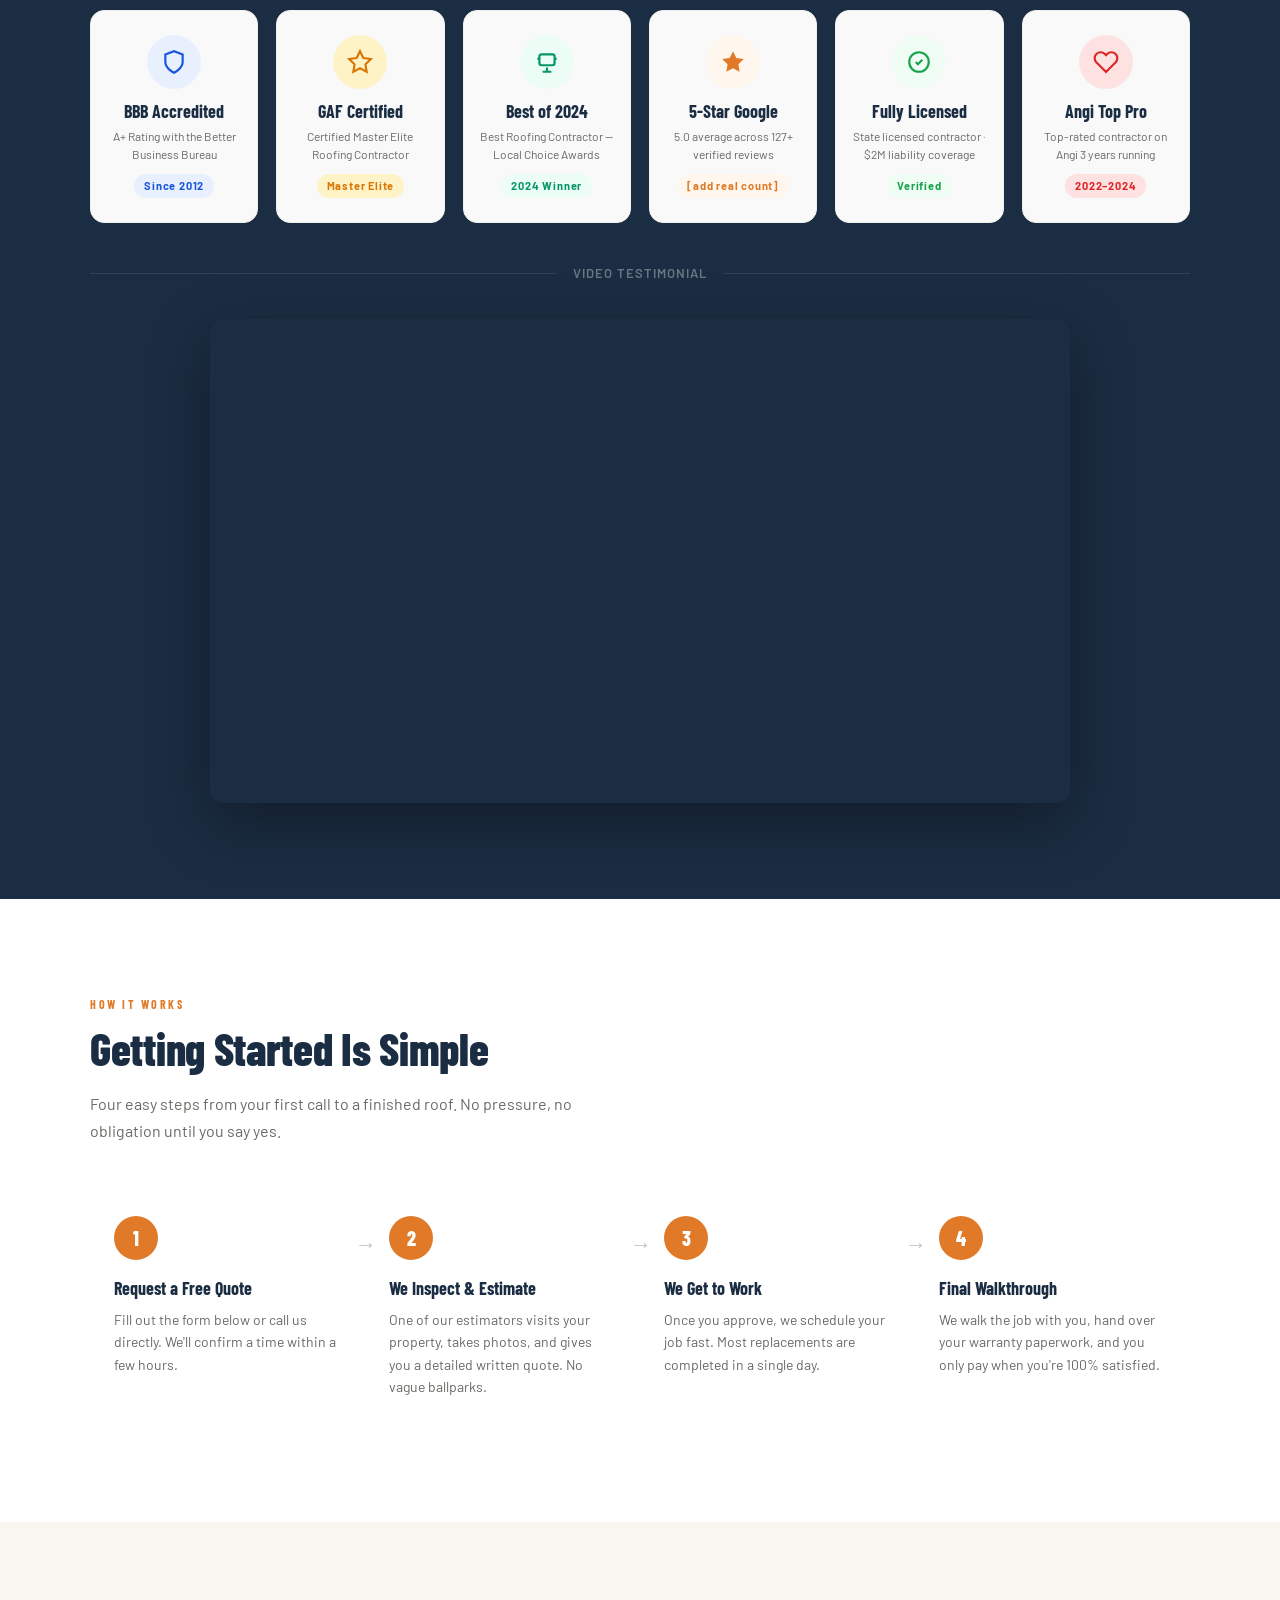
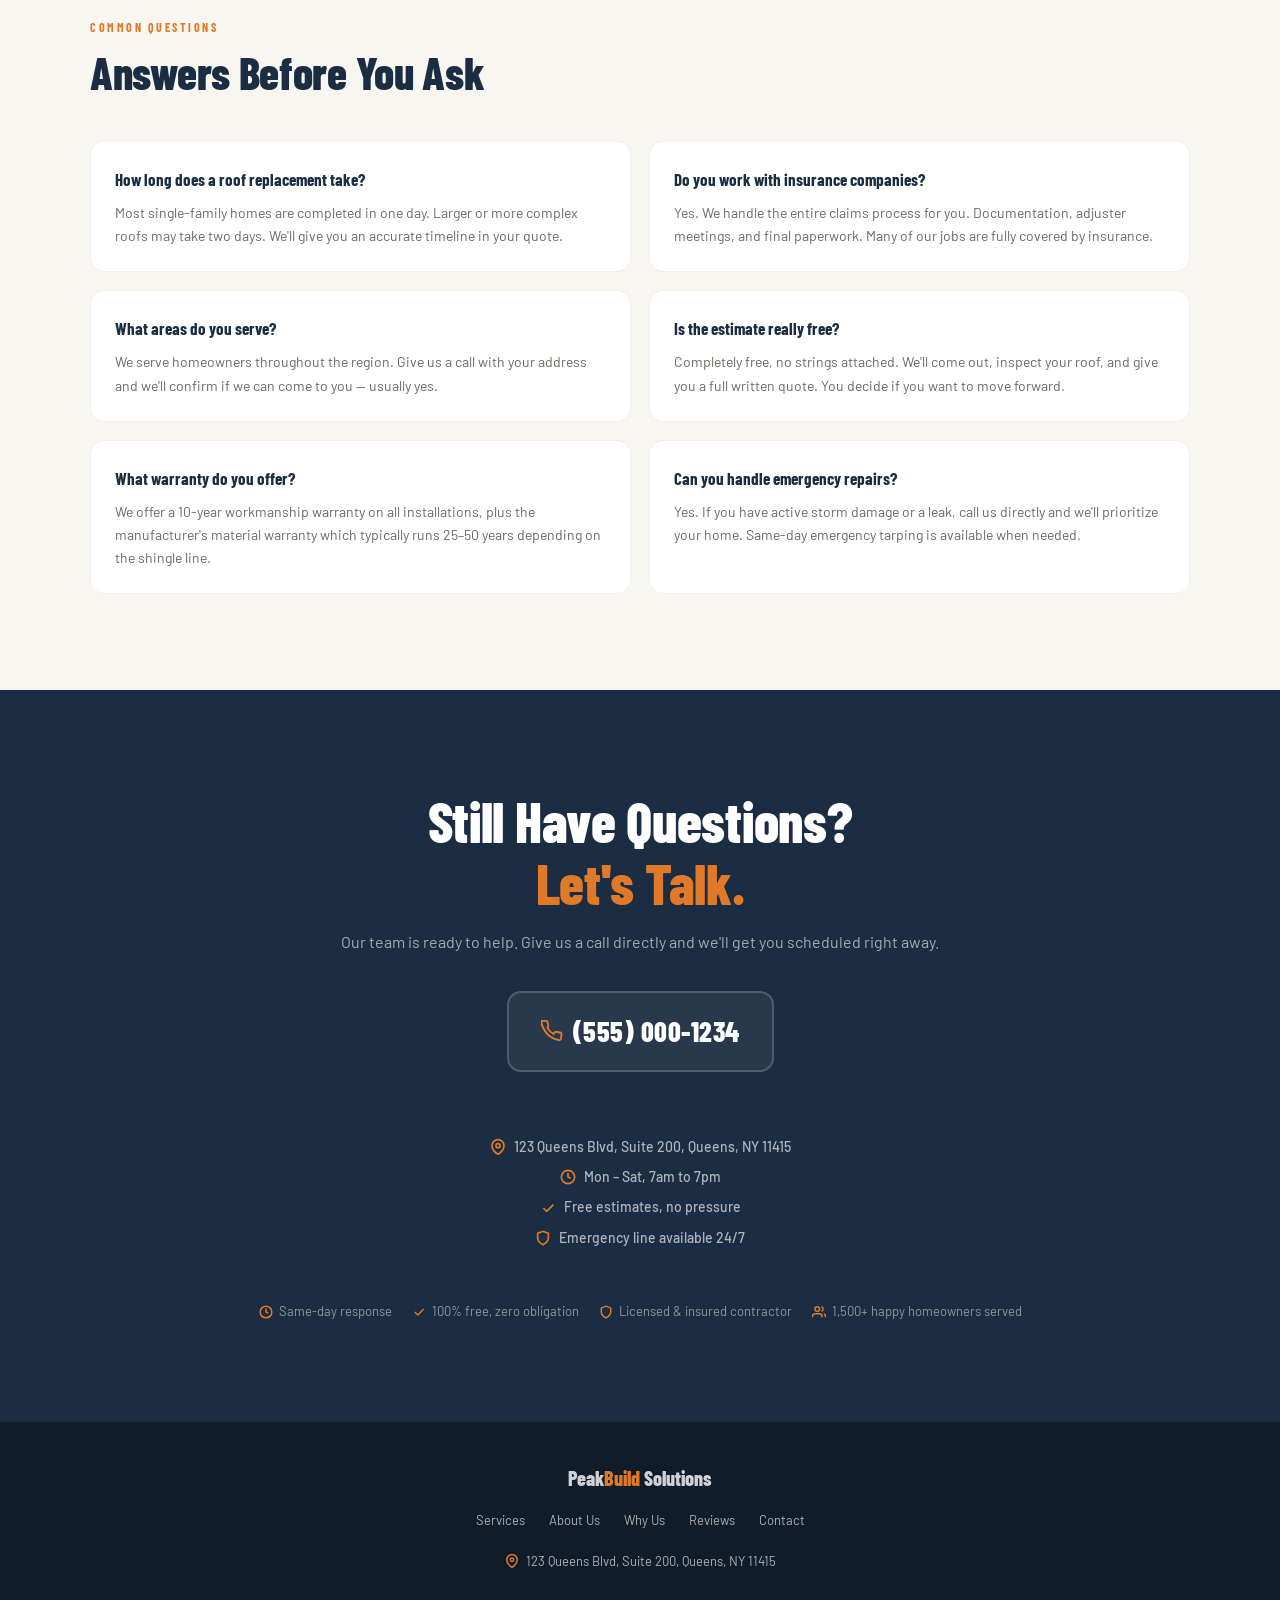
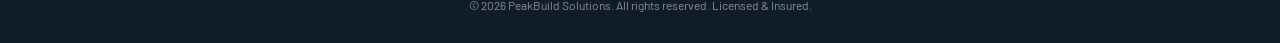
==== commit 426f6d6c: "Remove placeholder note from CTA phone section" ====
--- a/index.html
+++ b/index.html
@@ -650,7 +650,7 @@
       <svg width="22" height="22" viewBox="0 0 24 24" fill="none" stroke="var(--amber)" stroke-width="2" aria-hidden="true"><path d="M22 16.92v3a2 2 0 01-2.18 2 19.79 19.79 0 01-8.63-3.07A19.5 19.5 0 013.07 9.81 19.79 19.79 0 01.25 1.23 2 2 0 012.26 1h3a2 2 0 012 1.72c.127.96.361 1.903.7 2.81a2 2 0 01-.45 2.11L6.91 8.35a16 16 0 006.74 6.74l1.71-1.71a2 2 0 012.11-.45c.907.339 1.85.573 2.81.7A2 2 0 0122 16.92z"/></svg>
       <span class="cta-phone-number">(555) 000-1234</span>
     </a>
-    <p class="cta-phone-note">[replace with real number]</p>
+    <p class="cta-phone-note"></p>
     <div class="cta-hours-list">
       <div class="cta-hours-item">
         <svg width="16" height="16" viewBox="0 0 24 24" fill="none" stroke="var(--amber)" stroke-width="2.5" aria-hidden="true"><path d="M21 10c0 7-9 13-9 13s-9-6-9-13a9 9 0 0118 0z"/><circle cx="12" cy="10" r="3"/></svg>
@@ -916,5 +916,6 @@
 }, { passive: true });
 })();});</script>
 
+
 </body>
 </html>
